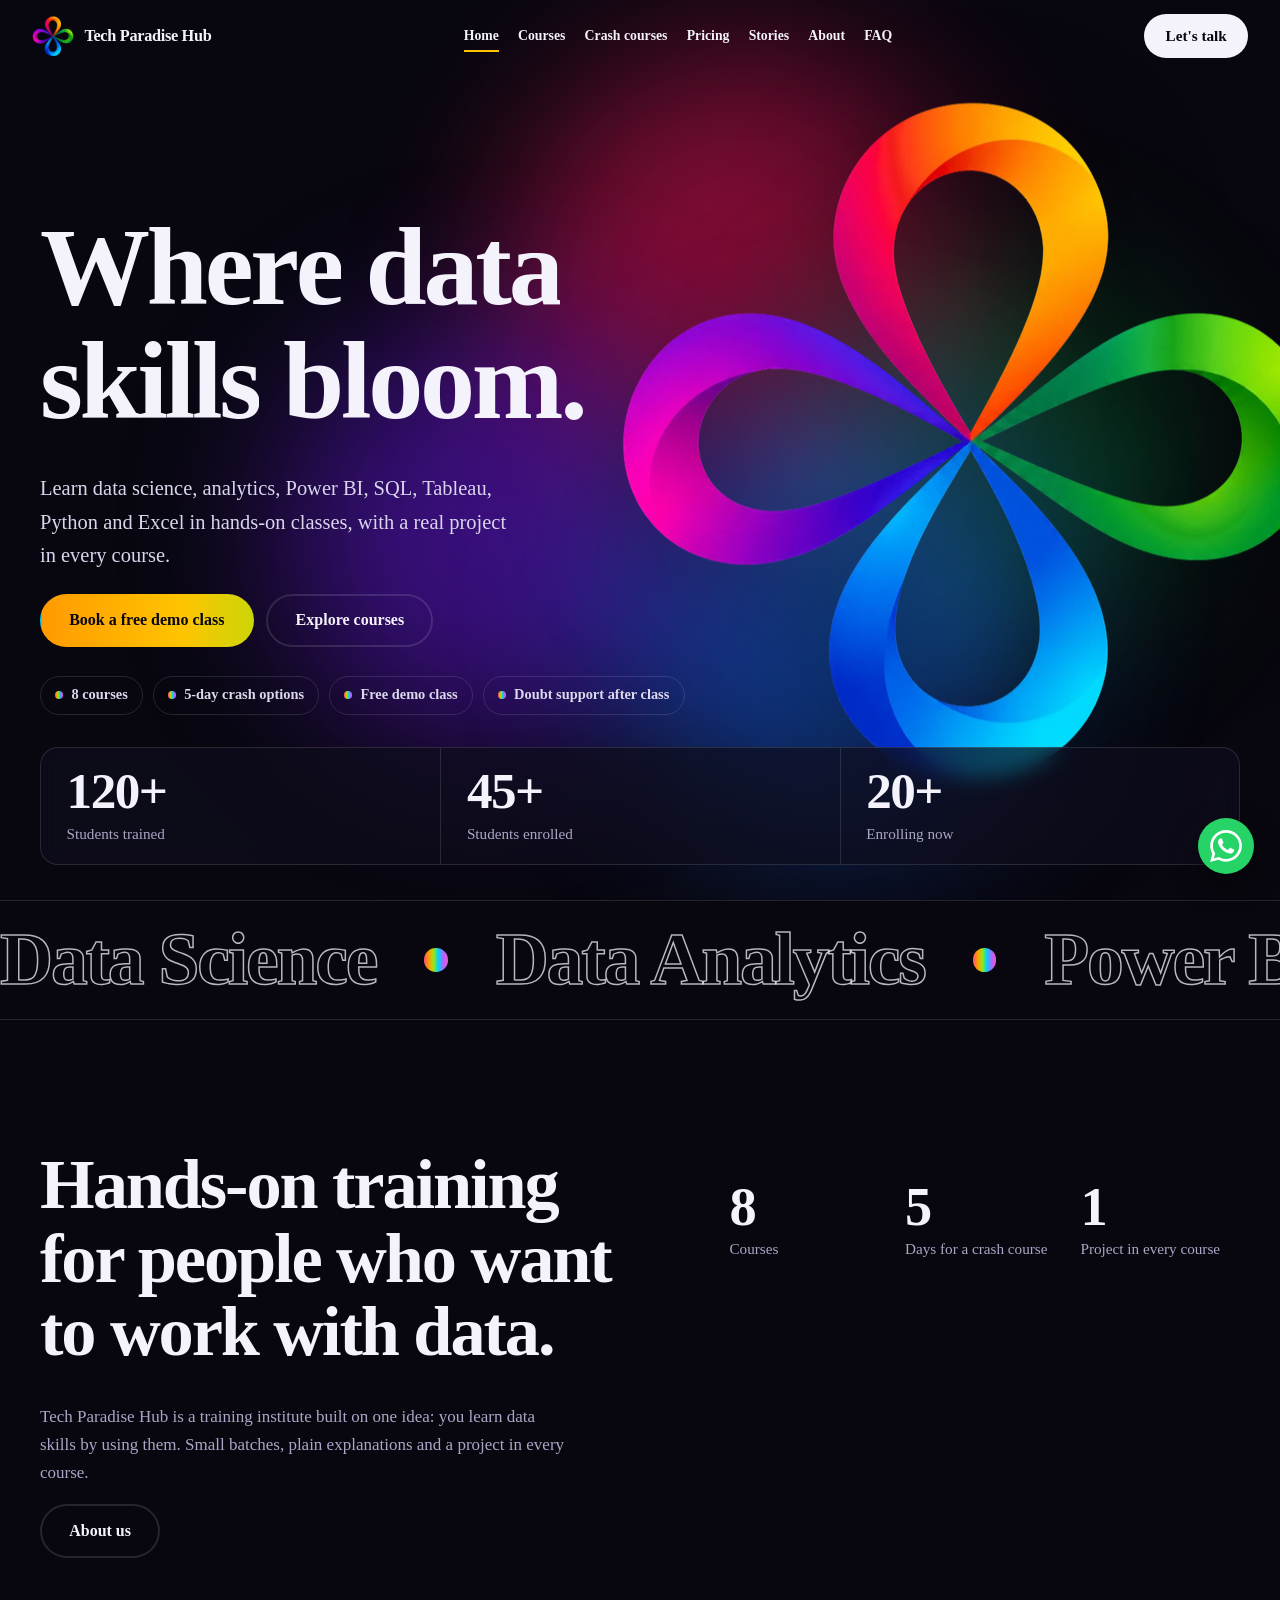
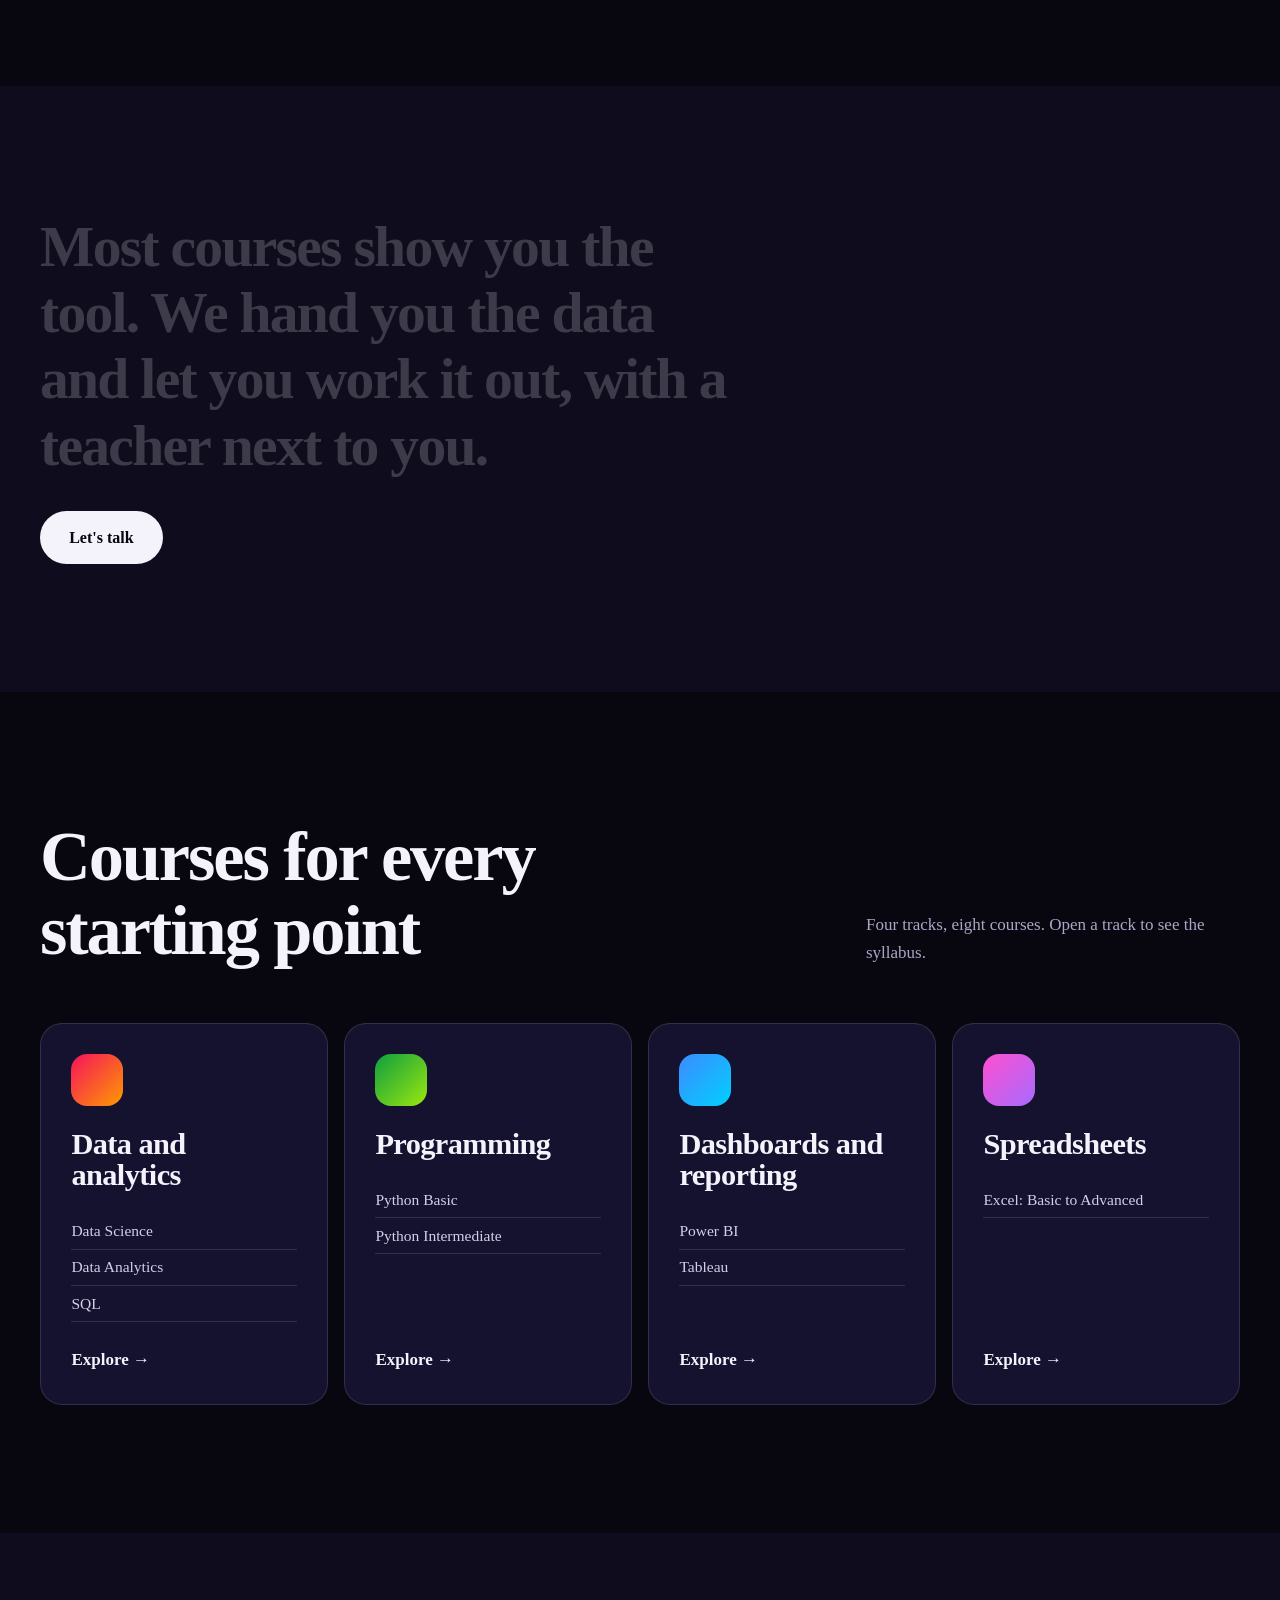
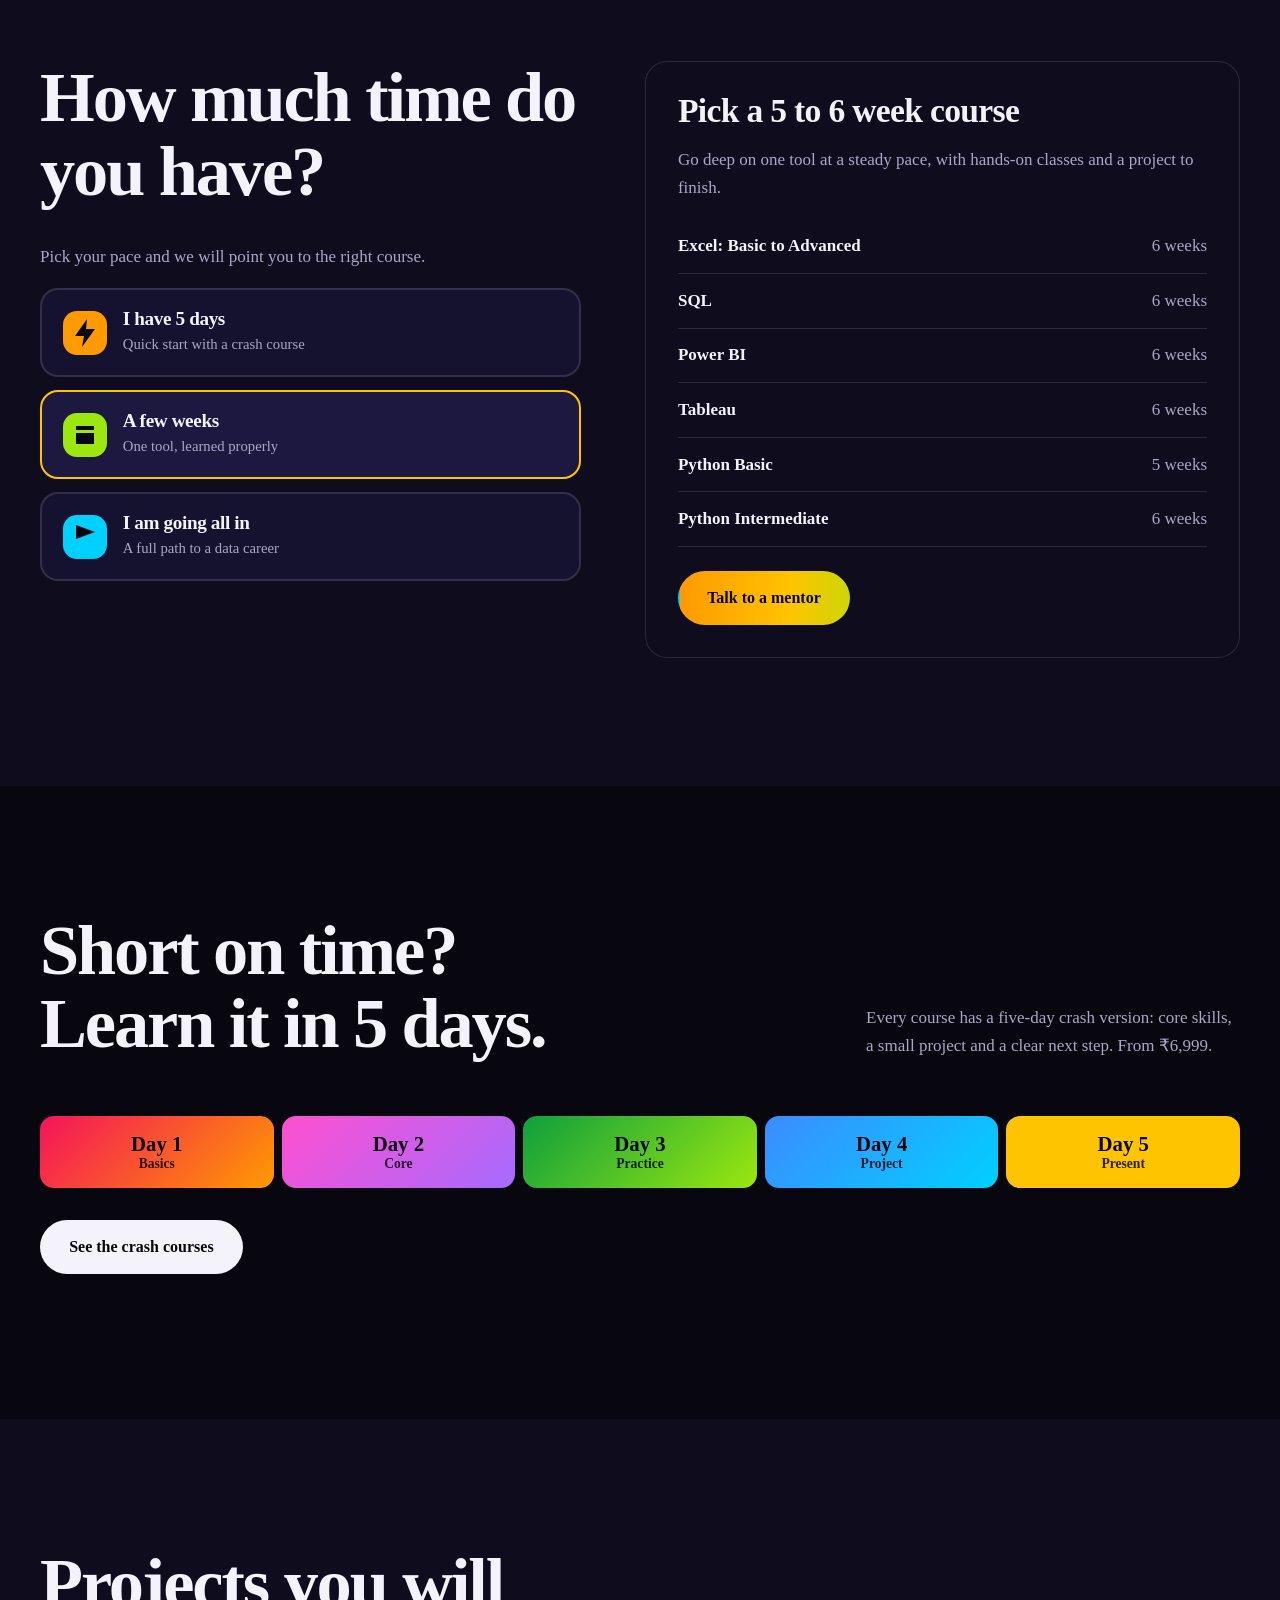
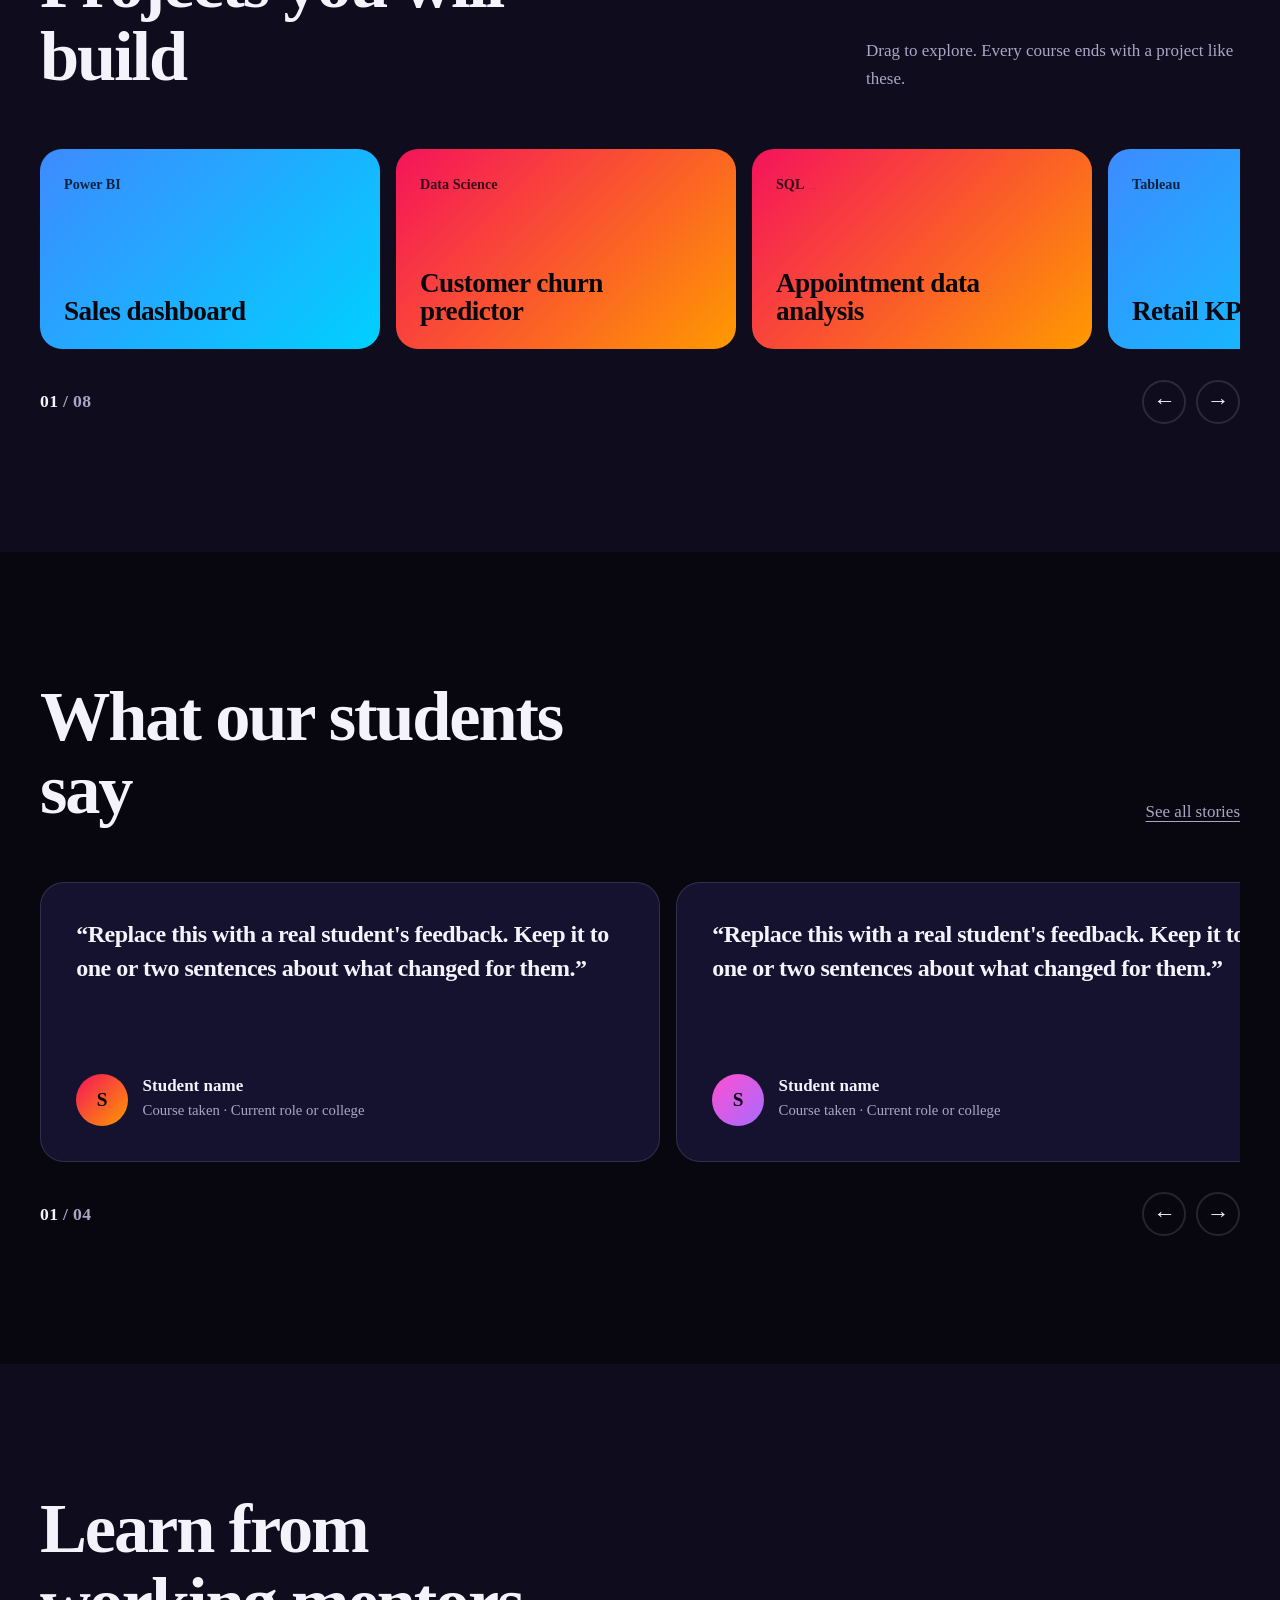
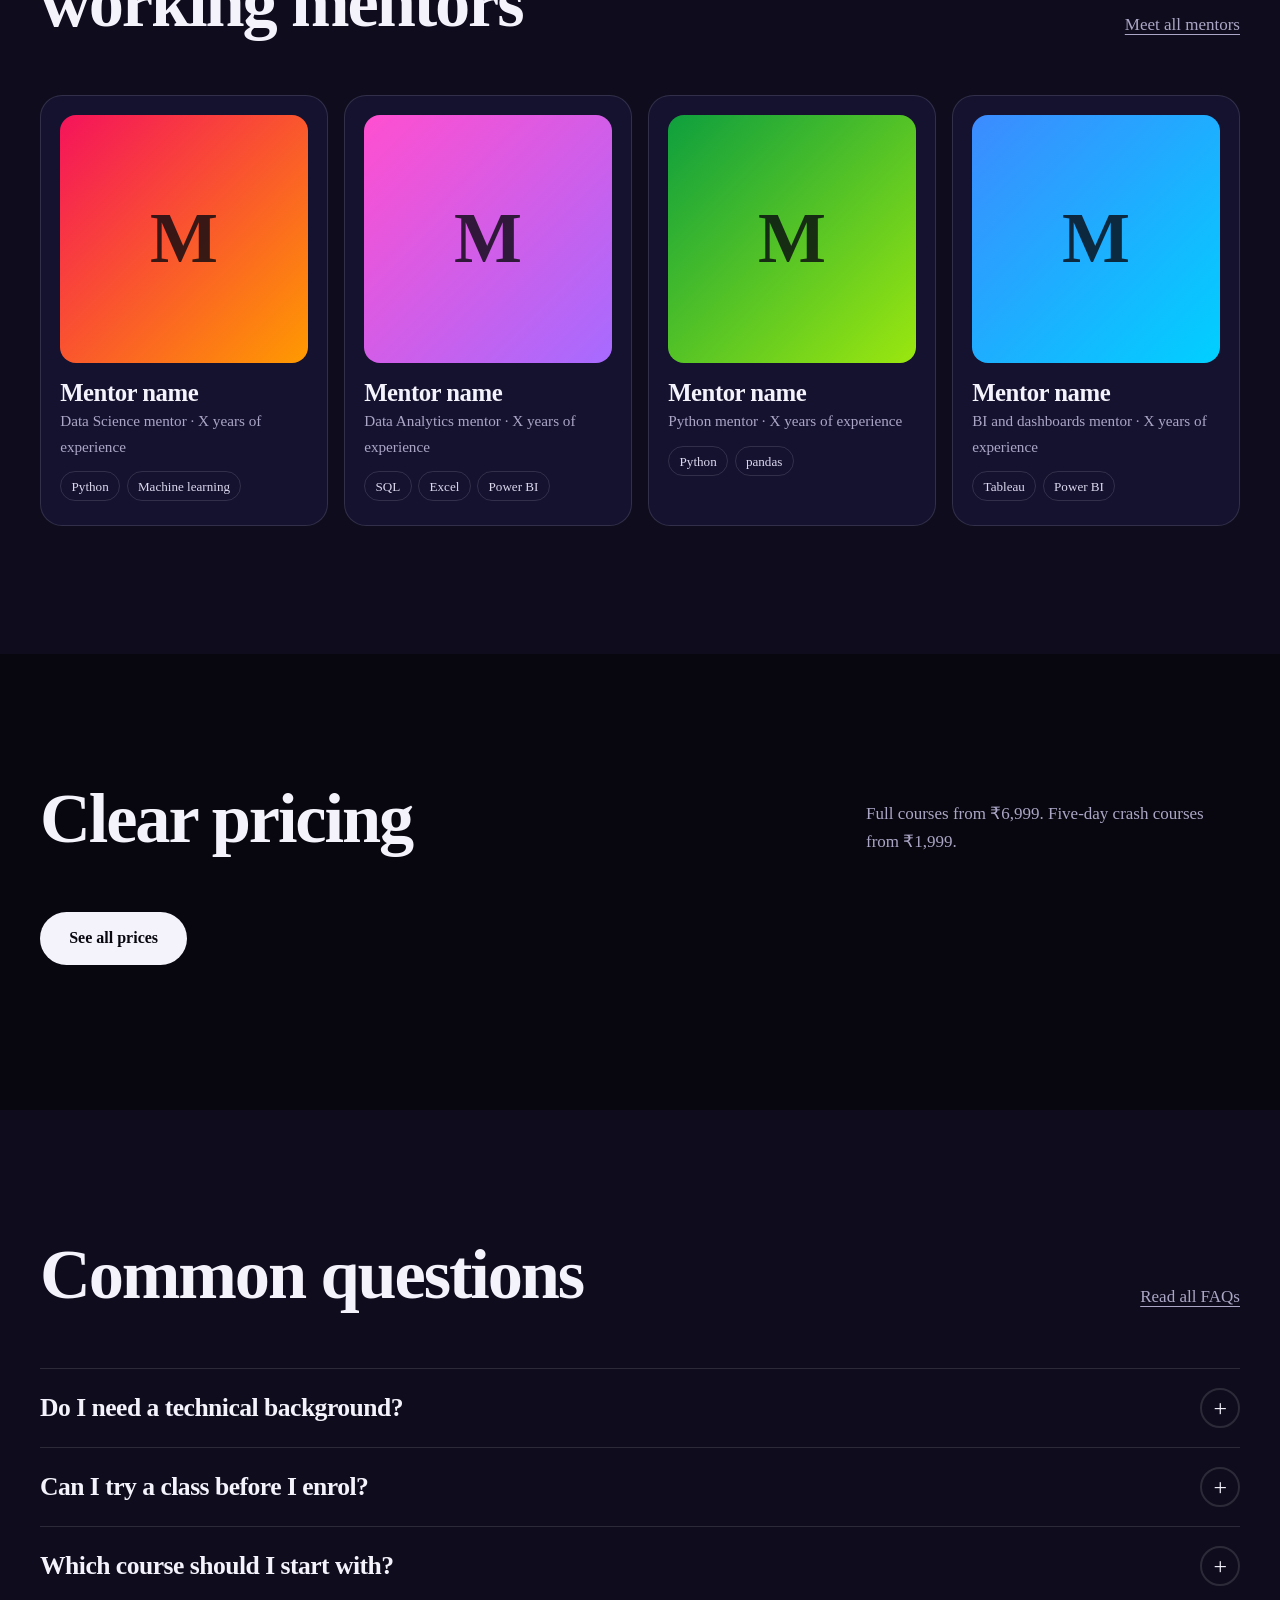
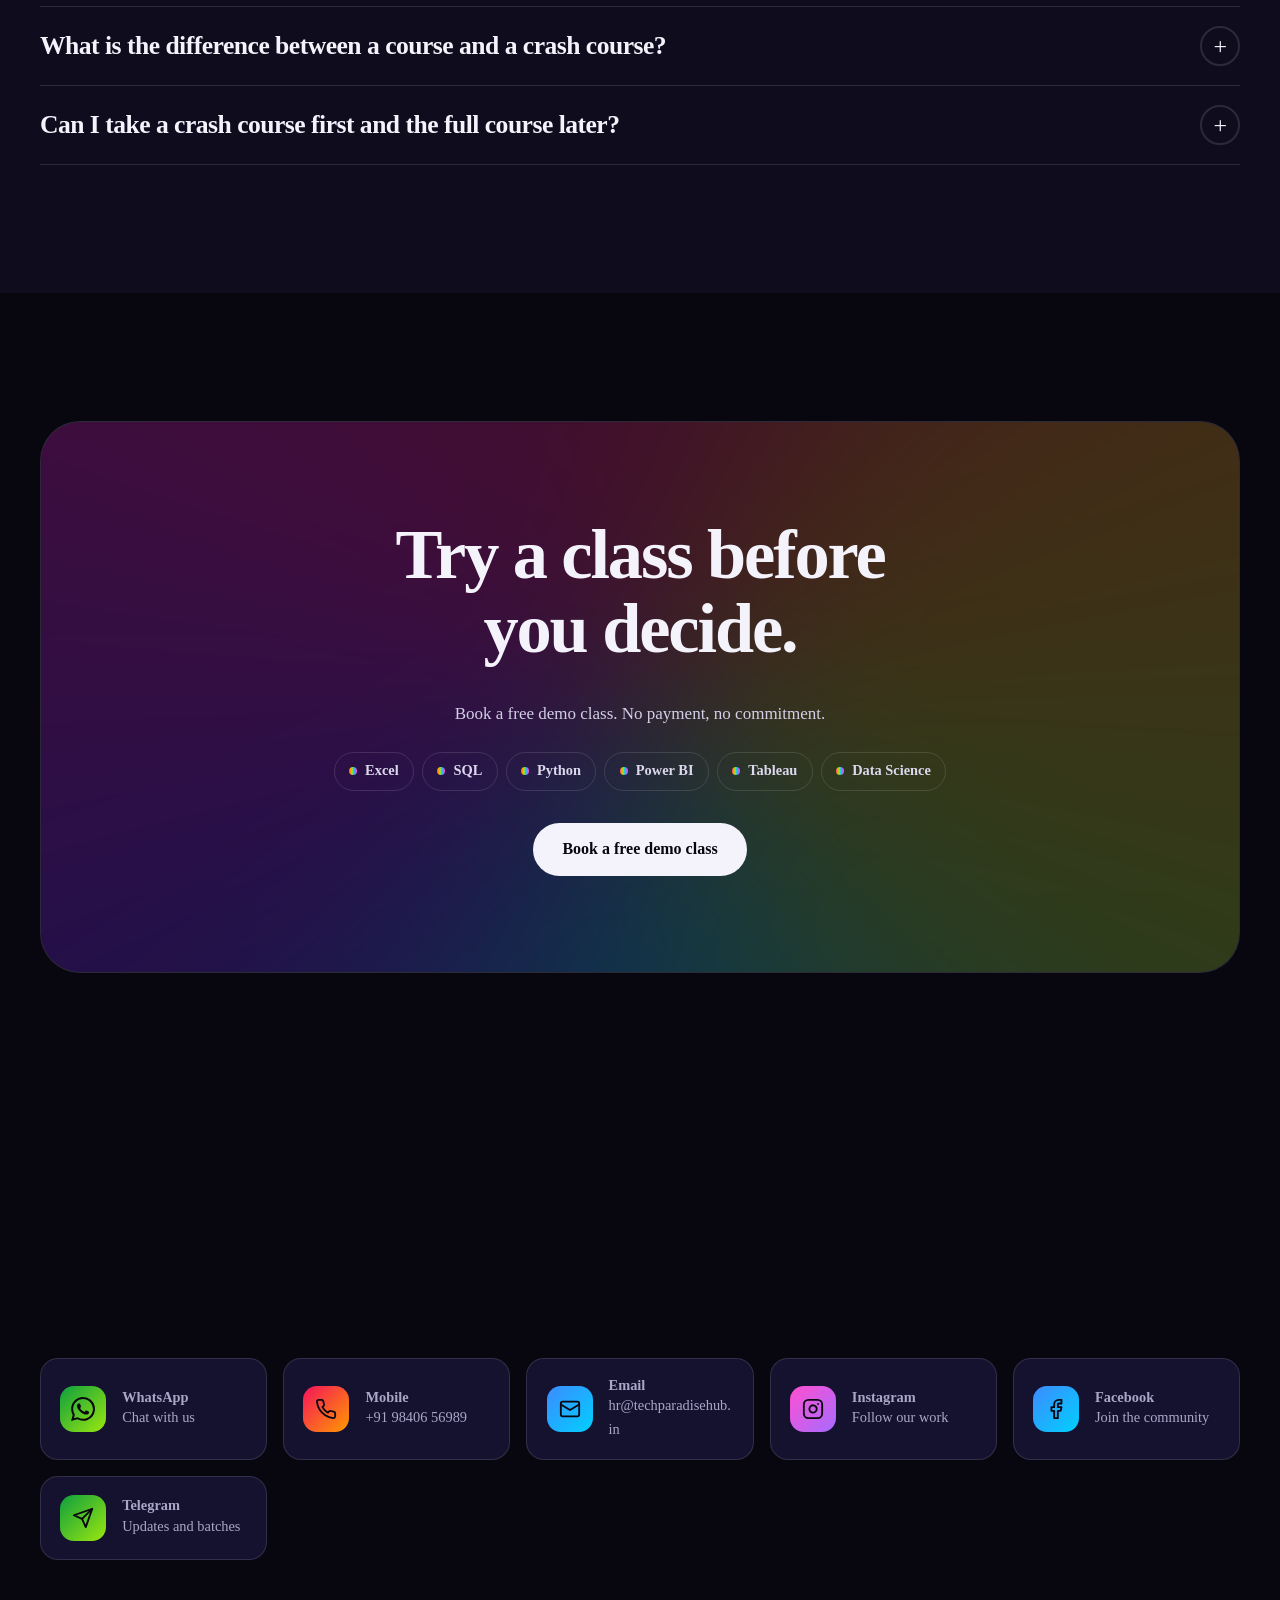
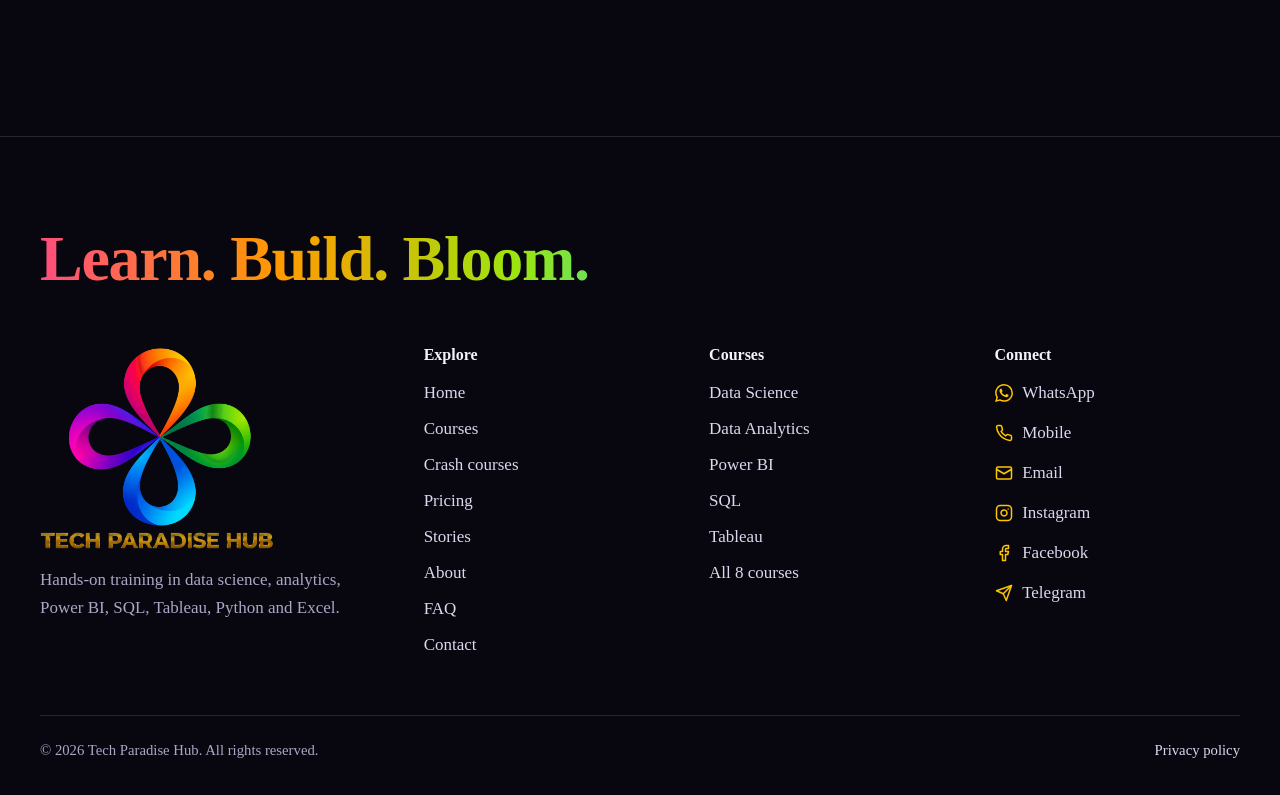
==== index.html @ 083d3c9c "intial commit" ====
<!DOCTYPE html>
<html lang="en">
<head>
<meta charset="utf-8">
<meta http-equiv="Content-Security-Policy" content="default-src 'self'; script-src 'self' 'unsafe-inline'; style-src 'self' 'unsafe-inline' https://fonts.googleapis.com; font-src https://fonts.gstatic.com; img-src 'self' data:; connect-src 'self' https://formsubmit.co; form-action 'self' https://formsubmit.co; base-uri 'self'; object-src 'none'; frame-ancestors 'self'">
<meta name="referrer" content="strict-origin-when-cross-origin">
<meta name="viewport" content="width=device-width, initial-scale=1">
<title>Tech Paradise Hub | Data Science, Analytics, Power BI, SQL, Python Training</title>
<meta name="description" content="Learn data science, data analytics, Power BI, SQL, Tableau, Python and Excel with hands-on classes, real projects and 5-day crash courses.">
<meta name="theme-color" content="#08070F">
<meta property="og:title" content="Tech Paradise Hub | Data Science, Analytics, Power BI, SQL, Python Training">
<meta property="og:description" content="Learn data science, data analytics, Power BI, SQL, Tableau, Python and Excel with hands-on classes, real projects and 5-day crash courses.">
<meta property="og:type" content="website">
<meta property="og:image" content="https://www.YOUR-DOMAIN.com/images/og-image.jpg">
<link rel="icon" type="image/png" href="images/favicon.png">
<link rel="apple-touch-icon" href="images/favicon.png">
<link rel="preconnect" href="https://fonts.googleapis.com">
<link rel="preconnect" href="https://fonts.gstatic.com" crossorigin>
<link href="https://fonts.googleapis.com/css2?family=Merriweather:wght@400;700;900&display=swap" rel="stylesheet">
<script>document.documentElement.classList.add("js");</script>
<link rel="stylesheet" href="css/style.css">
<script type="application/ld+json">{"@context":"https://schema.org","@type":"EducationalOrganization","name":"Tech Paradise Hub","url":"https://www.YOUR-DOMAIN.com","logo":"https://www.YOUR-DOMAIN.com/images/logo-full.png"}</script>

</head>
<body>
<div class="curtain" aria-hidden="true"><i></i><i></i><i></i><i></i><img src="images/logo-mark.webp" width="190" height="186" alt=""></div>
<div class="cursor" aria-hidden="true"><div class="cursor-ring"><span></span></div></div>
<a class="skip-link" href="#main">Skip to content</a>
<header class="site-header">
<div class="wrap header-row">
<a class="brand" href="index.html" aria-label="Tech Paradise Hub, home"><img src="images/logo-mark.webp" width="42" height="41" alt=""><span>Tech Paradise Hub</span></a>
<nav class="nav" aria-label="Main"><a href="index.html" aria-current="page">Home</a><a href="courses.html">Courses</a><a href="crash-courses.html">Crash courses</a><a href="pricing.html">Pricing</a><a href="stories.html">Stories</a><a href="about.html">About</a><a href="faq.html">FAQ</a></nav>
<div class="header-actions">
<a class="btn btn--fill btn-sm header-cta" href="contact.html" data-open-drawer data-cursor="Talk">Let's talk</a>
<button class="menu-btn" type="button" aria-expanded="false" aria-controls="overlay"><i></i>Menu</button>
</div>
</div>
</header>
<div class="overlay" id="overlay" role="dialog" aria-modal="true" aria-label="Menu">
<div class="overlay-top"><a class="brand" href="index.html"><img src="images/logo-mark.webp" width="42" height="41" alt=""><span>Tech Paradise Hub</span></a><button class="menu-btn" id="menu-close" type="button">Close</button></div>
<ul class="overlay-links">
<li><a href="index.html">Home</a></li><li><a href="courses.html">Courses</a></li><li><a href="crash-courses.html">Crash courses</a></li><li><a href="pricing.html">Pricing</a></li><li><a href="stories.html">Stories</a></li><li><a href="about.html">About</a></li><li><a href="faq.html">FAQ</a></li><li><a href="contact.html">Contact</a></li>
</ul>
<div class="overlay-foot"><a class="btn btn--grad" href="contact.html" data-open-drawer>Book a free demo</a><a class="btn btn--line" href="https://wa.me/919840656989" data-contact="whatsapp">WhatsApp us</a></div>
</div>
<main id="main">

<section class="hero" id="top">
<span class="blob blob--1"></span><span class="blob blob--2"></span><span class="blob blob--3"></span><span class="blob blob--4"></span>
<div class="hero-mark" aria-hidden="true"><img src="images/logo-mark.webp" width="720" height="703" alt=""></div>
<div class="wrap">
<div class="hero-copy">
<h1 class="split">Where data skills bloom.</h1>
<p class="hero-lead reveal intro">Learn data science, analytics, Power BI, SQL, Tableau, Python and Excel in hands-on classes, with a real project in every course.</p>
<div class="hero-cta reveal intro"><a class="btn btn--grad" href="contact.html" data-open-drawer data-cursor="Talk">Book a free demo class</a><a class="btn btn--line" href="courses.html">Explore courses</a></div>
<div class="badges reveal intro"><span class="tag"><i></i>8 courses</span><span class="tag"><i></i>5-day crash options</span><span class="tag"><i></i>Free demo class</span><span class="tag"><i></i>Doubt support after class</span></div>
</div>
<div class="hero-stats reveal intro" aria-label="Student numbers">
<div class="stat"><b data-stat="trained" data-count="120" data-suffix="+">0</b><span>Students trained</span></div>
<div class="stat"><b data-stat="enrolled" data-count="45" data-suffix="+">0</b><span>Students enrolled</span></div>
<div class="stat"><b data-stat="enrolling" data-count="20" data-suffix="+">0</b><span>Enrolling now</span></div>
</div>
</div>
</section>

<div class="marquee" aria-hidden="true"><div class="marquee-track"><span>Data Science</span><span>Data Analytics</span><span>Power BI</span><span>SQL</span><span>Tableau</span><span>Python</span><span>Excel</span><span>5-Day Crash Courses</span><span>Data Science</span><span>Data Analytics</span><span>Power BI</span><span>SQL</span><span>Tableau</span><span>Python</span><span>Excel</span><span>5-Day Crash Courses</span></div></div>

<section class="section" id="about">
<div class="wrap about-grid">
<div>
<h2 class="reveal">Hands-on training for people who want to work with data.</h2>
<p class="dim reveal">Tech Paradise Hub is a training institute built on one idea: you learn data skills by using them. Small batches, plain explanations and a project in every course.</p>
<a class="btn btn--line reveal" href="about.html">About us</a>
</div>
<div>
<div class="metrics">
<div class="metric reveal"><b>8</b><span>Courses</span></div>
<div class="metric reveal" data-delay=".1s"><b>5</b><span>Days for a crash course</span></div>
<div class="metric reveal" data-delay=".2s"><b>1</b><span>Project in every course</span></div>
</div>
</div>
</div>
</section>

<section class="section section--alt">
<div class="wrap">
<p class="statement">Most courses show you the tool. We hand you the data and let you work it out, with a teacher next to you.</p>
<a class="btn btn--fill" href="contact.html" data-open-drawer data-cursor="Talk">Let's talk</a>
</div>
</section>

<section class="section" id="courses">
<div class="wrap">
<div class="section-head"><h2 class="reveal">Courses for every starting point</h2><p class="reveal">Four tracks, eight courses. Open a track to see the syllabus.</p></div>
<div class="cards"><a class="card hue-red reveal" href="courses.html#data-science" data-cursor="View"><span class="chip" aria-hidden="true"></span><h3>Data and analytics</h3><ul><li>Data Science</li><li>Data Analytics</li><li>SQL</li></ul><span class="go">Explore &rarr;</span></a><a class="card hue-green reveal" href="courses.html#python-basic" data-cursor="View"><span class="chip" aria-hidden="true"></span><h3>Programming</h3><ul><li>Python Basic</li><li>Python Intermediate</li></ul><span class="go">Explore &rarr;</span></a><a class="card hue-blue reveal" href="courses.html#power-bi" data-cursor="View"><span class="chip" aria-hidden="true"></span><h3>Dashboards and reporting</h3><ul><li>Power BI</li><li>Tableau</li></ul><span class="go">Explore &rarr;</span></a><a class="card hue-purple reveal" href="courses.html#excel" data-cursor="View"><span class="chip" aria-hidden="true"></span><h3>Spreadsheets</h3><ul><li>Excel: Basic to Advanced</li></ul><span class="go">Explore &rarr;</span></a></div>
</div>
</section>

<section class="section section--alt" id="pace">
<div class="wrap pace">
<div>
<h2 class="reveal">How much time do you have?</h2>
<p class="dim reveal">Pick your pace and we will point you to the right course.</p>
<div class="pace-options reveal" role="group" aria-label="Choose your pace">
<button class="pace-opt" type="button" data-pace="days" aria-pressed="false"><svg viewBox="0 0 44 44" aria-hidden="true"><rect width="44" height="44" rx="14" fill="#FF9A00"/><path d="M24 8 12 25h9l-2 11 13-18h-9z" fill="#08070F"/></svg><span><b>I have 5 days</b><small>Quick start with a crash course</small></span></button>
<button class="pace-opt" type="button" data-pace="weeks" aria-pressed="true"><svg viewBox="0 0 44 44" aria-hidden="true"><rect width="44" height="44" rx="14" fill="#9BE70F"/><path d="M13 13h18v4H13zm0 7h18v11H13z" fill="#08070F"/></svg><span><b>A few weeks</b><small>One tool, learned properly</small></span></button>
<button class="pace-opt" type="button" data-pace="career" aria-pressed="false"><svg viewBox="0 0 44 44" aria-hidden="true"><rect width="44" height="44" rx="14" fill="#00D0FF"/><path d="M13 34V10l19 7-19 7z" fill="#08070F"/></svg><span><b>I am going all in</b><small>A full path to a data career</small></span></button>
</div>
</div>
<div class="pace-result reveal" id="pace-result" aria-live="polite"></div>
</div>
</section>

<section class="section" id="crash">
<div class="wrap">
<div class="section-head"><h2 class="reveal">Short on time? Learn it in 5 days.</h2><p class="reveal">Every course has a five-day crash version: core skills, a small project and a clear next step. From ₹6,999.</p></div>
<div class="days reveal"><div class="day">Day 1<small>Basics</small></div><div class="day">Day 2<small>Core</small></div><div class="day">Day 3<small>Practice</small></div><div class="day">Day 4<small>Project</small></div><div class="day">Day 5<small>Present</small></div></div>
<p style="margin-top:2rem"><a class="btn btn--fill" href="crash-courses.html">See the crash courses</a></p>
</div>
</section>

<section class="section section--alt">
<div class="wrap">
<div class="section-head"><h2 class="reveal">Projects you will build</h2><p class="reveal">Drag to explore. Every course ends with a project like these.</p></div>
<div class="slider" data-cursor-zone>
<div class="s-track"  aria-label="Example projects"><article class="slide project hue-blue" data-cursor="Drag"><small>Power BI</small><h3>Sales dashboard</h3></article><article class="slide project hue-red" data-cursor="Drag"><small>Data Science</small><h3>Customer churn predictor</h3></article><article class="slide project hue-red" data-cursor="Drag"><small>SQL</small><h3>Appointment data analysis</h3></article><article class="slide project hue-blue" data-cursor="Drag"><small>Tableau</small><h3>Retail KPI dashboard</h3></article><article class="slide project hue-green" data-cursor="Drag"><small>Python Basic</small><h3>Expense tracker</h3></article><article class="slide project hue-purple" data-cursor="Drag"><small>Excel</small><h3>Monthly report automation</h3></article><article class="slide project hue-green" data-cursor="Drag"><small>Python Intermediate</small><h3>Data cleaning toolkit</h3></article><article class="slide project hue-red" data-cursor="Drag"><small>Data Analytics</small><h3>End-to-end analytics case study</h3></article></div>
<div class="s-controls"><div class="s-count" aria-live="polite">01<span> / 04</span></div>
<div class="s-btns"><button class="icon-btn" type="button" data-prev aria-label="Previous">&larr;</button><button class="icon-btn" type="button" data-next aria-label="Next">&rarr;</button></div></div>
</div>
</div>
</section>

<section class="section" id="stories">
<div class="wrap">
<div class="section-head"><h2 class="reveal">What our students say</h2><p class="reveal"><a href="stories.html">See all stories</a></p></div>
<div class="slider" data-cursor-zone>
<div class="s-track" data-render="quotes" aria-label="Student stories"></div>
<div class="s-controls"><div class="s-count" aria-live="polite">01<span> / 04</span></div>
<div class="s-btns"><button class="icon-btn" type="button" data-prev aria-label="Previous">&larr;</button><button class="icon-btn" type="button" data-next aria-label="Next">&rarr;</button></div></div>
</div>
</div>
</section>

<section class="section section--alt" id="mentors">
<div class="wrap">
<div class="section-head"><h2 class="reveal">Learn from working mentors</h2><p class="reveal"><a href="about.html#mentors">Meet all mentors</a></p></div>
<div class="mentors" data-render="mentors" data-limit="4"></div>
</div>
</section>

<section class="section" id="pricing">
<div class="wrap">
<div class="section-head"><h2 class="reveal">Clear pricing</h2><p class="reveal">Full courses from ₹6,999. Five-day crash courses from ₹1,999.</p></div>
<p><a class="btn btn--fill" href="pricing.html">See all prices</a></p>
</div>
</section>

<section class="section section--alt" id="faq">
<div class="wrap">
<div class="section-head"><h2 class="reveal">Common questions</h2><p class="reveal"><a href="faq.html">Read all FAQs</a></p></div>
<details class="acc faq-item"><summary>Do I need a technical background?</summary><div class="acc-body"><p>No. Excel, SQL and Python Basic start from zero. Each course page has a “Who it is for” line to help you pick where to begin.</p></div></details>
<details class="acc faq-item"><summary>Can I try a class before I enrol?</summary><div class="acc-body"><p>Yes. Book a free demo class from the contact page or the “Let's talk” button and we will confirm a slot by email.</p></div></details>
<details class="acc faq-item"><summary>Which course should I start with?</summary><div class="acc-body"><p>If you are new to data, start with Excel or Python Basic. If you want an analyst role, Data Analytics covers Excel, SQL and a dashboard tool. Tell us your goal and we will suggest a path.</p></div></details>
<details class="acc faq-item"><summary>What is the difference between a course and a crash course?</summary><div class="acc-body"><p>A full course covers a subject in depth over several weeks. A crash course covers the essentials in five days and suits people with limited time or a deadline.</p></div></details>
<details class="acc faq-item"><summary>Can I take a crash course first and the full course later?</summary><div class="acc-body"><p>Yes. Many learners start with a crash course to test the subject, then continue. Ask us about the next batch dates.</p></div></details>

</div>
</section>

<section class="section"><div class="wrap"><div class="cta reveal">
<h2>Try a class before you decide.</h2><p>Book a free demo class. No payment, no commitment.</p>
<div class="tags"><span class="tag"><i></i>Excel</span><span class="tag"><i></i>SQL</span><span class="tag"><i></i>Python</span><span class="tag"><i></i>Power BI</span><span class="tag"><i></i>Tableau</span><span class="tag"><i></i>Data Science</span></div>
<a class="btn btn--fill" href="contact.html" data-open-drawer data-cursor="Talk">Book a free demo class</a>
</div></div></section>

<section class="section" id="contact">
<div class="wrap">
<div class="section-head"><h2 class="reveal">Reach us your way</h2><p class="reveal">WhatsApp, call, email or message us on social. We reply within one working day.</p></div>
<div class="channels"><a class="channel hue-green" href="https://wa.me/919840656989" data-contact="whatsapp"><span class="ico"><svg viewBox="0 0 24 24" fill="currentColor" aria-hidden="true"><path d="M17.472 14.382c-.297-.149-1.758-.867-2.03-.967-.273-.099-.471-.148-.67.15-.197.297-.767.966-.94 1.164-.173.199-.347.223-.644.075-.297-.15-1.255-.463-2.39-1.475-.883-.788-1.48-1.761-1.653-2.059-.173-.297-.018-.458.13-.606.134-.133.298-.347.446-.52.149-.174.198-.298.298-.497.099-.198.05-.371-.025-.52-.075-.149-.669-1.612-.916-2.207-.242-.579-.487-.5-.669-.51-.173-.008-.371-.01-.57-.01-.198 0-.52.074-.792.372-.272.297-1.04 1.016-1.04 2.479 0 1.462 1.065 2.875 1.213 3.074.149.198 2.096 3.2 5.077 4.487.709.306 1.262.489 1.694.625.712.227 1.36.195 1.871.118.571-.085 1.758-.719 2.006-1.413.248-.694.248-1.289.173-1.413-.074-.124-.272-.198-.57-.347m-5.421 7.403h-.004a9.87 9.87 0 01-5.031-1.378l-.361-.214-3.741.982.998-3.648-.235-.374a9.86 9.86 0 01-1.51-5.26c.001-5.45 4.436-9.884 9.888-9.884 2.64 0 5.122 1.03 6.988 2.898a9.825 9.825 0 012.893 6.994c-.003 5.45-4.437 9.884-9.885 9.884m8.413-18.297A11.815 11.815 0 0012.05 0C5.495 0 .16 5.335.157 11.892c0 2.096.547 4.142 1.588 5.945L.057 24l6.305-1.654a11.882 11.882 0 005.683 1.448h.005c6.554 0 11.89-5.335 11.893-11.893a11.821 11.821 0 00-3.48-8.413z"/></svg></span><span><b>WhatsApp</b><span>Chat with us</span></span></a><a class="channel hue-red" href="tel:+919840656989" data-contact="phone"><span class="ico"><svg viewBox="0 0 24 24" fill="none" stroke="currentColor" stroke-width="2" stroke-linecap="round" stroke-linejoin="round" aria-hidden="true"><path d="M22 16.92v3a2 2 0 0 1-2.18 2 19.79 19.79 0 0 1-8.63-3.07 19.5 19.5 0 0 1-6-6 19.79 19.79 0 0 1-3.07-8.67A2 2 0 0 1 4.11 2h3a2 2 0 0 1 2 1.72 12.84 12.84 0 0 0 .7 2.81 2 2 0 0 1-.45 2.11L8.09 9.91a16 16 0 0 0 6 6l1.27-1.27a2 2 0 0 1 2.11-.45 12.84 12.84 0 0 0 2.81.7A2 2 0 0 1 22 16.92z"/></svg></span><span><b>Mobile</b><span data-contact-text="phone">+91 98406 56989</span></span></a><a class="channel hue-blue" href="mailto:hr@techparadisehub.in" data-contact="email"><span class="ico"><svg viewBox="0 0 24 24" fill="none" stroke="currentColor" stroke-width="2" stroke-linecap="round" stroke-linejoin="round" aria-hidden="true"><rect x="2" y="4" width="20" height="16" rx="2"/><path d="m22 7-10 6L2 7"/></svg></span><span><b>Email</b><span data-contact-text="email">hr@techparadisehub.in</span></span></a><a class="channel hue-purple" href="https://instagram.com/YOUR_HANDLE" data-contact="instagram"><span class="ico"><svg viewBox="0 0 24 24" fill="none" stroke="currentColor" stroke-width="2" stroke-linecap="round" stroke-linejoin="round" aria-hidden="true"><rect x="2" y="2" width="20" height="20" rx="5"/><path d="M16 11.37A4 4 0 1 1 12.63 8 4 4 0 0 1 16 11.37z"/><path d="M17.5 6.5h.01"/></svg></span><span><b>Instagram</b><span>Follow our work</span></span></a><a class="channel hue-blue" href="https://facebook.com/YOUR_PAGE" data-contact="facebook"><span class="ico"><svg viewBox="0 0 24 24" fill="none" stroke="currentColor" stroke-width="2" stroke-linecap="round" stroke-linejoin="round" aria-hidden="true"><path d="M18 2h-3a5 5 0 0 0-5 5v3H7v4h3v8h4v-8h3l1-4h-4V7a1 1 0 0 1 1-1h3z"/></svg></span><span><b>Facebook</b><span>Join the community</span></span></a><a class="channel hue-green" href="https://t.me/YOUR_HANDLE" data-contact="telegram"><span class="ico"><svg viewBox="0 0 24 24" fill="none" stroke="currentColor" stroke-width="2" stroke-linecap="round" stroke-linejoin="round" aria-hidden="true"><path d="M22 2 11 13"/><path d="M22 2 15 22l-4-9-9-4 20-7z"/></svg></span><span><b>Telegram</b><span>Updates and batches</span></span></a></div>
</div>
</section>

</main>
<footer class="site-footer">
<div class="wrap">
<p class="giant" aria-hidden="true">Learn. Build. Bloom.</p>
<div class="footer-top">
<div class="footer-brand"><img src="images/logo-full.webp" width="240" height="186" alt="Tech Paradise Hub" loading="lazy"><p>Hands-on training in data science, analytics, Power BI, SQL, Tableau, Python and Excel.</p></div>
<div><h2>Explore</h2><ul><li><a href="index.html">Home</a></li><li><a href="courses.html">Courses</a></li><li><a href="crash-courses.html">Crash courses</a></li><li><a href="pricing.html">Pricing</a></li><li><a href="stories.html">Stories</a></li><li><a href="about.html">About</a></li><li><a href="faq.html">FAQ</a></li><li><a href="contact.html">Contact</a></li></ul></div>
<div><h2>Courses</h2><ul><li><a href="courses.html#data-science">Data Science</a></li><li><a href="courses.html#data-analytics">Data Analytics</a></li><li><a href="courses.html#power-bi">Power BI</a></li><li><a href="courses.html#sql">SQL</a></li><li><a href="courses.html#tableau">Tableau</a></li><li><a href="courses.html">All 8 courses</a></li></ul></div>
<div><h2>Connect</h2><ul><li><a href="https://wa.me/919840656989" data-contact="whatsapp"><span class="ico"><svg viewBox="0 0 24 24" fill="currentColor" aria-hidden="true"><path d="M17.472 14.382c-.297-.149-1.758-.867-2.03-.967-.273-.099-.471-.148-.67.15-.197.297-.767.966-.94 1.164-.173.199-.347.223-.644.075-.297-.15-1.255-.463-2.39-1.475-.883-.788-1.48-1.761-1.653-2.059-.173-.297-.018-.458.13-.606.134-.133.298-.347.446-.52.149-.174.198-.298.298-.497.099-.198.05-.371-.025-.52-.075-.149-.669-1.612-.916-2.207-.242-.579-.487-.5-.669-.51-.173-.008-.371-.01-.57-.01-.198 0-.52.074-.792.372-.272.297-1.04 1.016-1.04 2.479 0 1.462 1.065 2.875 1.213 3.074.149.198 2.096 3.2 5.077 4.487.709.306 1.262.489 1.694.625.712.227 1.36.195 1.871.118.571-.085 1.758-.719 2.006-1.413.248-.694.248-1.289.173-1.413-.074-.124-.272-.198-.57-.347m-5.421 7.403h-.004a9.87 9.87 0 01-5.031-1.378l-.361-.214-3.741.982.998-3.648-.235-.374a9.86 9.86 0 01-1.51-5.26c.001-5.45 4.436-9.884 9.888-9.884 2.64 0 5.122 1.03 6.988 2.898a9.825 9.825 0 012.893 6.994c-.003 5.45-4.437 9.884-9.885 9.884m8.413-18.297A11.815 11.815 0 0012.05 0C5.495 0 .16 5.335.157 11.892c0 2.096.547 4.142 1.588 5.945L.057 24l6.305-1.654a11.882 11.882 0 005.683 1.448h.005c6.554 0 11.89-5.335 11.893-11.893a11.821 11.821 0 00-3.48-8.413z"/></svg></span>WhatsApp</a></li><li><a href="tel:+919840656989" data-contact="phone"><span class="ico"><svg viewBox="0 0 24 24" fill="none" stroke="currentColor" stroke-width="2" stroke-linecap="round" stroke-linejoin="round" aria-hidden="true"><path d="M22 16.92v3a2 2 0 0 1-2.18 2 19.79 19.79 0 0 1-8.63-3.07 19.5 19.5 0 0 1-6-6 19.79 19.79 0 0 1-3.07-8.67A2 2 0 0 1 4.11 2h3a2 2 0 0 1 2 1.72 12.84 12.84 0 0 0 .7 2.81 2 2 0 0 1-.45 2.11L8.09 9.91a16 16 0 0 0 6 6l1.27-1.27a2 2 0 0 1 2.11-.45 12.84 12.84 0 0 0 2.81.7A2 2 0 0 1 22 16.92z"/></svg></span>Mobile</a></li><li><a href="mailto:hr@techparadisehub.in" data-contact="email"><span class="ico"><svg viewBox="0 0 24 24" fill="none" stroke="currentColor" stroke-width="2" stroke-linecap="round" stroke-linejoin="round" aria-hidden="true"><rect x="2" y="4" width="20" height="16" rx="2"/><path d="m22 7-10 6L2 7"/></svg></span>Email</a></li><li><a href="https://instagram.com/YOUR_HANDLE" data-contact="instagram"><span class="ico"><svg viewBox="0 0 24 24" fill="none" stroke="currentColor" stroke-width="2" stroke-linecap="round" stroke-linejoin="round" aria-hidden="true"><rect x="2" y="2" width="20" height="20" rx="5"/><path d="M16 11.37A4 4 0 1 1 12.63 8 4 4 0 0 1 16 11.37z"/><path d="M17.5 6.5h.01"/></svg></span>Instagram</a></li><li><a href="https://facebook.com/YOUR_PAGE" data-contact="facebook"><span class="ico"><svg viewBox="0 0 24 24" fill="none" stroke="currentColor" stroke-width="2" stroke-linecap="round" stroke-linejoin="round" aria-hidden="true"><path d="M18 2h-3a5 5 0 0 0-5 5v3H7v4h3v8h4v-8h3l1-4h-4V7a1 1 0 0 1 1-1h3z"/></svg></span>Facebook</a></li><li><a href="https://t.me/YOUR_HANDLE" data-contact="telegram"><span class="ico"><svg viewBox="0 0 24 24" fill="none" stroke="currentColor" stroke-width="2" stroke-linecap="round" stroke-linejoin="round" aria-hidden="true"><path d="M22 2 11 13"/><path d="M22 2 15 22l-4-9-9-4 20-7z"/></svg></span>Telegram</a></li></ul></div>
</div>
<div class="footer-bottom"><span>&copy; <span id="year">2026</span> Tech Paradise Hub. All rights reserved.</span><a href="privacy.html">Privacy policy</a></div>
</div>
</footer>
<div class="scrim" id="scrim"></div>
<aside class="drawer" id="drawer" role="dialog" aria-modal="true" aria-labelledby="drawer-title">
<div class="drawer-head"><h2 id="drawer-title">Let's talk</h2><button class="icon-btn" type="button" data-close-drawer aria-label="Close">&times;</button></div>
<p class="dim">Tell us what you want to learn. We reply by email within one working day.</p>
<form data-form action="https://formsubmit.co/ajax/gukan08111997@gmail.com" method="POST" novalidate>
<input type="hidden" name="_captcha" value="false"><input type="hidden" name="_template" value="table">
<input type="hidden" name="_subject" value="New enquiry from Tech Paradise Hub website">
<div class="hp" aria-hidden="true"><label>Leave this empty <input type="text" name="_honey" tabindex="-1" autocomplete="off"></label></div>
<div class="form-row">
<div class="field"><label for="d-name">Full name</label><input type="text" id="d-name" name="name" maxlength="80" autocomplete="name" required><div class="error-msg" role="alert"></div></div>
<div class="field"><label for="d-email">Email</label><input type="email" id="d-email" name="email" maxlength="120" autocomplete="email" required><div class="error-msg" role="alert"></div></div>
</div>
<div class="form-row">
<div class="field"><label for="d-phone">Phone <span class="opt">(optional)</span></label><input type="tel" id="d-phone" name="phone" maxlength="20" inputmode="tel" autocomplete="tel"><div class="error-msg" role="alert"></div></div>
<div class="field"><label for="d-course">Course</label><select id="d-course" name="course" required><option value="">Choose a course</option><optgroup label="Full courses"><option value="data-science">Data Science</option><option value="data-analytics">Data Analytics</option><option value="power-bi">Power BI</option><option value="sql">SQL</option><option value="tableau">Tableau</option><option value="python-basic">Python Basic</option><option value="python-intermediate">Python Intermediate</option><option value="excel">Excel: Basic to Advanced</option></optgroup><optgroup label="5-day crash courses"><option value="crash-data-science">Data Science (5 days)</option><option value="crash-data-analytics">Data Analytics (5 days)</option><option value="crash-power-bi">Power BI (5 days)</option><option value="crash-sql">SQL (5 days)</option><option value="crash-tableau">Tableau (5 days)</option><option value="crash-python-basic">Python Basic (5 days)</option><option value="crash-python-intermediate">Python Intermediate (5 days)</option><option value="crash-excel">Excel: Basic to Advanced (5 days)</option></optgroup><option value="not-sure">Not sure yet</option></select><div class="error-msg" role="alert"></div></div>
</div>
<div class="field"><label for="d-message">Your message</label><textarea id="d-message" name="message" maxlength="1000" rows="4" required></textarea><div class="error-msg" role="alert"></div></div>
<div class="field"><label class="check"><input type="checkbox" name="consent" value="yes"> <span>I agree that Tech Paradise Hub may contact me about this enquiry. <a href="privacy.html">Privacy policy</a></span></label><div class="error-msg" role="alert"></div></div>
<button class="btn btn--grad" type="submit">Send message</button>
<div class="form-status" role="status" aria-live="polite"></div>
</form>
</aside>
<a class="fab" href="https://wa.me/919840656989" data-contact="whatsapp" aria-label="Chat on WhatsApp"><svg viewBox="0 0 24 24" fill="currentColor" aria-hidden="true"><path d="M17.472 14.382c-.297-.149-1.758-.867-2.03-.967-.273-.099-.471-.148-.67.15-.197.297-.767.966-.94 1.164-.173.199-.347.223-.644.075-.297-.15-1.255-.463-2.39-1.475-.883-.788-1.48-1.761-1.653-2.059-.173-.297-.018-.458.13-.606.134-.133.298-.347.446-.52.149-.174.198-.298.298-.497.099-.198.05-.371-.025-.52-.075-.149-.669-1.612-.916-2.207-.242-.579-.487-.5-.669-.51-.173-.008-.371-.01-.57-.01-.198 0-.52.074-.792.372-.272.297-1.04 1.016-1.04 2.479 0 1.462 1.065 2.875 1.213 3.074.149.198 2.096 3.2 5.077 4.487.709.306 1.262.489 1.694.625.712.227 1.36.195 1.871.118.571-.085 1.758-.719 2.006-1.413.248-.694.248-1.289.173-1.413-.074-.124-.272-.198-.57-.347m-5.421 7.403h-.004a9.87 9.87 0 01-5.031-1.378l-.361-.214-3.741.982.998-3.648-.235-.374a9.86 9.86 0 01-1.51-5.26c.001-5.45 4.436-9.884 9.888-9.884 2.64 0 5.122 1.03 6.988 2.898a9.825 9.825 0 012.893 6.994c-.003 5.45-4.437 9.884-9.885 9.884m8.413-18.297A11.815 11.815 0 0012.05 0C5.495 0 .16 5.335.157 11.892c0 2.096.547 4.142 1.588 5.945L.057 24l6.305-1.654a11.882 11.882 0 005.683 1.448h.005c6.554 0 11.89-5.335 11.893-11.893a11.821 11.821 0 00-3.48-8.413z"/></svg></a>
<script src="js/site-data.js"></script>
<script src="js/main.js" defer></script>
</body>
</html>
---- css/style.css ----
/* Tech Paradise Hub — agency-style variant, colours taken from the brand logo */
:root {
  --bg: #08070F;
  --bg-2: #0F0D1D;
  --panel: #151230;
  --line: rgba(255, 255, 255, .12);
  --text: #F4F2FB;
  --dim: #ACA6C6;
  --red: #FF2D6B;
  --orange: #FF9500;
  --yellow: #FFC400;
  --purple: #8F2BFF;
  --magenta: #F00FAF;
  --green: #22C55E;
  --lime: #9BE70F;
  --blue: #1B6BFF;
  --cyan: #00CFFF;
  --gold: #E5B73B;
  --g-red: linear-gradient(135deg, #F5135B, #FF9A00);
  --g-purple: linear-gradient(135deg, #FF4FD0, #A66BFF);
  --g-green: linear-gradient(135deg, #0E9F3E, #9BE70F);
  --g-blue: linear-gradient(135deg, #3D8BFF, #00D0FF);
  --g-all: linear-gradient(90deg, #FF4D7D, #FF9A00, #9BE70F, #00D0FF, #A66BFF, #FF4FD0);
  --g-btn: linear-gradient(90deg, #FF9A00, #FFC400, #9BE70F, #00D0FF);
  --font-display: "Merriweather", Georgia, "Times New Roman", serif;
  --font-body: "Merriweather", Georgia, "Times New Roman", serif;
  --maxw: 1280px;
  --gutter: clamp(1.1rem, 4vw, 2.5rem);
  --header-h: 72px;
}

*, *::before, *::after { box-sizing: border-box; }
html { scroll-behavior: smooth; -webkit-text-size-adjust: 100%; scroll-padding-top: 90px; }
body { margin: 0; background: var(--bg); color: var(--text); font: 400 clamp(1rem, .96rem + .2vw, 1.0625rem)/1.65 var(--font-body); overflow-x: hidden; }
body.no-scroll { overflow: hidden; }
img, svg, canvas { display: block; max-width: 100%; }
a { color: inherit; text-underline-offset: 4px; }
button { font: inherit; color: inherit; }
:focus-visible { outline: 3px solid var(--yellow); outline-offset: 3px; border-radius: 6px; }
h1, h2, h3, h4 { font-family: var(--font-display); font-weight: 800; line-height: 1.04; letter-spacing: -0.03em; margin: 0 0 .5em; }
h1 { font-size: clamp(2.5rem, 8.6vw, 7.2rem); }
h2 { font-size: clamp(2rem, 5.6vw, 4.4rem); }
h3 { font-size: clamp(1.2rem, 2.2vw, 1.55rem); letter-spacing: -0.02em; }
p { margin: 0 0 1em; max-width: 62ch; }
.wrap { width: min(100% - var(--gutter) * 2, var(--maxw)); margin-inline: auto; }
.dim { color: var(--dim); }
.skip-link { position: absolute; left: -999px; top: 0; background: var(--yellow); color: #08070F; padding: .6rem 1rem; z-index: 500; font-weight: 700; }
.skip-link:focus { left: 1rem; top: 1rem; }
.grad-text { background: var(--g-all); -webkit-background-clip: text; background-clip: text; color: transparent; }

/* ---------- Buttons ---------- */
.btn { display: inline-flex; align-items: center; justify-content: center; gap: .6rem; font: 700 1rem/1 var(--font-body); padding: 1.05rem 1.7rem; border-radius: 999px; border: 2px solid transparent; text-decoration: none; cursor: pointer; transition: transform .25s, background .25s, color .25s, border-color .25s; position: relative; overflow: hidden; }
.btn--fill { background: var(--text); color: #08070F; }
.btn--fill:hover { background: var(--yellow); transform: translateY(-2px); }
.btn--grad { background: var(--g-btn); background-size: 200% 100%; color: #08070F; }
.btn--grad:hover { background-position: 100% 0; transform: translateY(-2px); }
.btn--line { border-color: var(--line); color: var(--text); background: transparent; }
.btn--line:hover { border-color: var(--text); }
.btn[disabled] { opacity: .6; cursor: progress; }
.btn-sm { padding: .75rem 1.2rem; font-size: .95rem; }

/* ---------- Page curtain / preloader ---------- */
.curtain { position: fixed; inset: 0; z-index: 1000; display: none; pointer-events: none; }
.js .curtain { display: grid; grid-template-columns: repeat(4, 1fr); animation: failsafe 0s 5s forwards; }
@keyframes failsafe { to { visibility: hidden; } }
.curtain i { display: block; transform: translateY(0); transition: transform .8s cubic-bezier(.76, 0, .24, 1); }
.curtain i:nth-child(1) { background: var(--g-red); transition-delay: 0s; }
.curtain i:nth-child(2) { background: var(--g-purple); transition-delay: .06s; }
.curtain i:nth-child(3) { background: var(--g-green); transition-delay: .12s; }
.curtain i:nth-child(4) { background: var(--g-blue); transition-delay: .18s; }
.curtain.is-ready i { transform: translateY(-101%); }
.curtain img { position: absolute; left: 50%; top: 50%; width: clamp(110px, 22vw, 190px); transform: translate(-50%, -50%); filter: drop-shadow(0 8px 30px rgba(0,0,0,.4)); animation: bloom 1.2s ease-in-out infinite alternate; }
.curtain.is-ready img { opacity: 0; transition: opacity .25s; }
@keyframes bloom { from { transform: translate(-50%, -50%) scale(.9) rotate(-6deg); } to { transform: translate(-50%, -50%) scale(1.05) rotate(6deg); } }

/* ---------- Custom cursor ---------- */
.cursor { position: fixed; left: 0; top: 0; width: 0; height: 0; z-index: 900; pointer-events: none; display: none; }
.has-cursor .cursor { display: block; }
.cursor-ring { position: absolute; left: -22px; top: -22px; width: 44px; height: 44px; border-radius: 50%; border: 2px solid rgba(255,255,255,.7); display: grid; place-items: center; font: 800 .72rem var(--font-body); letter-spacing: .02em; color: #08070F; transition: width .25s, height .25s, left .25s, top .25s, background .25s, border-color .25s, opacity .25s; mix-blend-mode: normal; }
.cursor-ring span { opacity: 0; transition: opacity .2s; }
.cursor.is-link .cursor-ring { left: -32px; top: -32px; width: 64px; height: 64px; background: rgba(255, 196, 0, .92); border-color: transparent; }
.cursor.is-link .cursor-ring span { opacity: 1; }
.cursor.is-hot .cursor-ring { left: -28px; top: -28px; width: 56px; height: 56px; border-color: var(--yellow); }
.cursor.is-hidden .cursor-ring { opacity: 0; }

/* ---------- Header ---------- */
.site-header { position: fixed; inset: 0 0 auto 0; z-index: 300; height: var(--header-h); display: flex; align-items: center; transition: transform .4s cubic-bezier(.2,.8,.2,1), background .3s; }
.site-header.is-scrolled { background: rgba(8, 7, 15, .82); backdrop-filter: blur(14px); -webkit-backdrop-filter: blur(14px); border-bottom: 1px solid var(--line); }
.site-header.is-hidden { transform: translateY(-100%); }
.header-row { padding-inline: clamp(.75rem, 2.5vw, 2rem); display: flex; align-items: center; justify-content: space-between; gap: 1rem; width: 100%; }
.brand { display: inline-flex; align-items: center; gap: .65rem; text-decoration: none; font: 900 1.02rem var(--font-display); letter-spacing: -0.02em; }
.brand img { width: 42px; height: auto; }
.brand span { white-space: nowrap; }
.nav { display: none; align-items: center; gap: clamp(.8rem, 1.5vw, 1.6rem); }
.nav a:not(.btn) { text-decoration: none; font-weight: 700; font-size: .86rem; padding: .3rem 0; white-space: nowrap; background: linear-gradient(var(--yellow), var(--yellow)) left bottom / 0 2px no-repeat; transition: background-size .3s; }
.nav a:not(.btn):hover, .nav a[aria-current="page"] { background-size: 100% 2px; }
.header-actions { display: flex; align-items: center; gap: .7rem; }
.menu-btn { display: inline-flex; align-items: center; gap: .6rem; background: transparent; border: 2px solid var(--line); border-radius: 999px; padding: .6rem 1.1rem; cursor: pointer; font-weight: 700; }
.menu-btn:hover { border-color: var(--text); }
#menu-close { display: inline-flex; }
.menu-btn i { width: 18px; height: 10px; border-block: 2px solid currentColor; display: block; }
.header-cta { display: none; }
@media (min-width: 1180px) {
  .nav { display: flex; }
  .menu-btn { display: none; }
  .header-cta { display: inline-flex; }
}
@media (max-width: 380px) { .brand span { display: none; } }

/* ---------- Menu overlay ---------- */
.overlay { position: fixed; inset: 0; z-index: 400; background: var(--bg); display: flex; flex-direction: column; padding: calc(var(--header-h) + 1rem) var(--gutter) 2rem; visibility: hidden; clip-path: circle(0% at calc(100% - 3rem) 2.2rem); transition: clip-path .7s cubic-bezier(.76, 0, .24, 1), visibility 0s .7s; overflow-y: auto; }
.overlay.is-open { visibility: visible; clip-path: circle(150% at calc(100% - 3rem) 2.2rem); transition: clip-path .7s cubic-bezier(.76, 0, .24, 1), visibility 0s; }
.overlay-top { position: fixed; top: 0; left: 0; right: 0; height: var(--header-h); display: flex; align-items: center; justify-content: space-between; padding-inline: var(--gutter); z-index: 2; }
.overlay-links { list-style: none; margin: auto 0; padding: 0; }
.overlay-links a { display: block; font: 800 clamp(2rem, 8vw, 4.2rem)/1.15 var(--font-display); letter-spacing: -0.03em; text-decoration: none; padding: .15em 0; border-bottom: 1px solid var(--line); transition: color .2s, padding-left .3s; }
.overlay-links a:hover, .overlay-links a:focus-visible { padding-left: .5rem; color: var(--yellow); }
.overlay-foot { display: flex; flex-wrap: wrap; gap: .8rem; padding-top: 1.5rem; }

/* ---------- Drawer ("Let's talk") ---------- */
.scrim { position: fixed; inset: 0; background: rgba(4, 3, 10, .7); z-index: 450; opacity: 0; visibility: hidden; transition: opacity .35s, visibility 0s .35s; }
.scrim.is-open { opacity: 1; visibility: visible; transition: opacity .35s; }
.drawer { position: fixed; top: 0; right: 0; bottom: 0; width: min(100%, 520px); background: var(--bg-2); border-left: 1px solid var(--line); z-index: 460; transform: translateX(102%); transition: transform .55s cubic-bezier(.76, 0, .24, 1); overflow-y: auto; padding: 1.5rem clamp(1.1rem, 4vw, 2rem) 2rem; visibility: hidden; }
.drawer.is-open { transform: none; visibility: visible; }
.drawer-head { display: flex; align-items: center; justify-content: space-between; margin-bottom: 1.2rem; }
.drawer-head h2 { font-size: clamp(1.7rem, 5vw, 2.3rem); margin: 0; }
.icon-btn { background: transparent; border: 2px solid var(--line); border-radius: 50%; width: 44px; height: 44px; cursor: pointer; display: grid; place-items: center; font-size: 1.4rem; line-height: 1; }
.icon-btn:hover { border-color: var(--text); }

/* ---------- Floating WhatsApp ---------- */
.fab { position: fixed; right: clamp(.9rem, 2.5vw, 1.6rem); bottom: clamp(.9rem, 2.5vw, 1.6rem); z-index: 280; width: 56px; height: 56px; border-radius: 50%; background: #1FB855; color: #fff; display: grid; place-items: center; box-shadow: 0 10px 30px rgba(0,0,0,.45); transition: transform .25s; }
.fab:hover { transform: scale(1.08); }
.fab svg { width: 28px; height: 28px; }

/* ---------- Sections ---------- */
.section { padding-block: clamp(4rem, 10vw, 8rem); position: relative; }
.section--alt { background: var(--bg-2); }
.section-head { display: flex; flex-wrap: wrap; align-items: flex-end; justify-content: space-between; gap: 1.2rem 2rem; margin-bottom: clamp(2rem, 5vw, 3.5rem); }
.section-head h2 { margin: 0; max-width: 16ch; }
.section-head p { margin: 0; color: var(--dim); max-width: 44ch; }
.page-hero { padding: calc(var(--header-h) + clamp(3rem, 8vw, 6rem)) 0 clamp(2.5rem, 6vw, 4.5rem); position: relative; overflow: hidden; }
.page-hero h1 { font-size: clamp(2.3rem, 7vw, 5.4rem); max-width: 14ch; }
.page-hero p { font-size: 1.15rem; color: var(--dim); }
.page-hero::before { content: ""; position: absolute; width: min(70vw, 620px); aspect-ratio: 1; right: -12vw; top: -8vw; border-radius: 50%; background: conic-gradient(from 90deg, #F5135B, #FF9A00, #9BE70F, #00D0FF, #6A18E8, #F00FAF, #F5135B); filter: blur(90px); opacity: .28; pointer-events: none; }
.tag { display: inline-flex; align-items: center; gap: .5rem; border: 1px solid var(--line); border-radius: 999px; padding: .4rem .9rem; font-size: .9rem; font-weight: 600; color: #DCD8EE; }
.tag i { width: 8px; height: 8px; border-radius: 50%; background: var(--g-all); display: block; }

/* ---------- Hero ---------- */
.hero { position: relative; min-height: 100svh; display: flex; flex-direction: column; justify-content: flex-end; padding: calc(var(--header-h) + 2rem) 0 2.2rem; overflow: hidden; }
.blob { position: absolute; border-radius: 50%; filter: blur(80px); opacity: .5; pointer-events: none; will-change: transform; }
.blob--1 { width: 38vw; height: 38vw; max-width: 460px; max-height: 460px; background: #F5135B; left: 40%; top: 6%; }
.blob--2 { width: 34vw; height: 34vw; max-width: 420px; max-height: 420px; background: #6A18E8; left: 22%; top: 36%; }
.blob--3 { width: 30vw; height: 30vw; max-width: 380px; max-height: 380px; background: #0E9F3E; right: 8%; top: 30%; opacity: .38; }
.blob--4 { width: 36vw; height: 36vw; max-width: 440px; max-height: 440px; background: #1B6BFF; left: 48%; bottom: 8%; }
.hero-mark { position: absolute; right: clamp(-6rem, -4vw, 0rem); top: 50%; width: min(58vw, 720px); transform: translate(var(--px, 0px), calc(-52% + var(--py, 0px))); z-index: 1; will-change: transform; pointer-events: none; }
.hero-mark img { width: 100%; height: auto; animation: spin 90s linear infinite; filter: drop-shadow(0 30px 60px rgba(0,0,0,.45)); }
@keyframes spin { to { transform: rotate(360deg); } }
.hero-copy { position: relative; z-index: 3; }
.hero h1 { margin-bottom: .3em; max-width: 11ch; }
.hero-lead { font-size: clamp(1.05rem, 1.6vw, 1.3rem); color: #D9D5EC; max-width: 46ch; }
.hero-cta { display: flex; flex-wrap: wrap; gap: .8rem; margin-bottom: 1.8rem; }
.badges { display: flex; flex-wrap: wrap; gap: .6rem; margin-bottom: 2rem; }
.hero-stats { position: relative; z-index: 3; display: grid; grid-template-columns: repeat(3, 1fr); border: 1px solid var(--line); border-radius: 18px; background: rgba(15, 13, 29, .7); backdrop-filter: blur(10px); -webkit-backdrop-filter: blur(10px); overflow: hidden; }
.stat { padding: 1.1rem clamp(.8rem, 2vw, 1.6rem); }
.stat + .stat { border-left: 1px solid var(--line); }
.stat b { display: block; font: 800 clamp(1.7rem, 4.6vw, 3.2rem)/1 var(--font-display); letter-spacing: -0.03em; }
.stat span { display: block; font-size: clamp(.78rem, 1.6vw, .95rem); color: var(--dim); margin-top: .3rem; }
@media (max-width: 760px) {
  .hero-mark { width: 92vw; right: -28vw; top: 30%; opacity: .55; }
  .hero h1 { max-width: 9ch; }
}

/* Split-letter headline */
.split .word { display: inline-block; overflow: hidden; vertical-align: top; padding-bottom: .12em; margin-bottom: -.12em; }
.split .char { display: inline-block; }
.js .split .char { transform: translateY(115%) rotate(8deg); }
.js .split.in .char { transform: none; transition: transform .9s cubic-bezier(.2, .8, .2, 1); transition-delay: calc(var(--i) * 28ms); }

/* Reveal on scroll */
.js .reveal { opacity: 0; transform: translateY(26px); }
.js .reveal.in { opacity: 1; transform: none; transition: opacity .8s ease, transform .8s cubic-bezier(.2, .8, .2, 1); transition-delay: var(--d, 0s); }

/* ---------- Marquee ---------- */
.marquee { overflow: hidden; border-block: 1px solid var(--line); padding: clamp(.8rem, 2vw, 1.4rem) 0; }
.marquee-track { display: flex; width: max-content; animation: marquee 40s linear infinite; }
.marquee:hover .marquee-track { animation-play-state: paused; }
.marquee-track span { display: inline-flex; align-items: center; font: 800 clamp(2rem, 6vw, 4.6rem)/1 var(--font-display); letter-spacing: -0.03em; color: transparent; -webkit-text-stroke: 1.5px rgba(244, 242, 251, .75); padding-right: clamp(1.5rem, 4vw, 3rem); white-space: nowrap; }
.marquee-track span::after { content: ""; width: .32em; height: .32em; margin-left: clamp(1.5rem, 4vw, 3rem); border-radius: 50%; background: var(--g-all); flex: none; }
@keyframes marquee { to { transform: translateX(-50%); } }

/* ---------- About metrics / statement ---------- */
.about-grid { display: grid; grid-template-columns: 1.2fr 1fr; gap: clamp(2rem, 6vw, 5rem); align-items: start; }
@media (max-width: 860px) { .about-grid { grid-template-columns: 1fr; } }
.metrics { display: grid; grid-template-columns: repeat(3, 1fr); gap: 1rem; margin-top: 2rem; }
.metric b { display: block; font: 800 clamp(2rem, 5vw, 3.4rem)/1 var(--font-display); }
.metric span { color: var(--dim); font-size: .95rem; }
.statement { font: 800 clamp(1.7rem, 4.6vw, 3.6rem)/1.15 var(--font-display); letter-spacing: -0.03em; max-width: 24ch; margin: 0 0 2rem; }
.statement .w { color: rgba(244, 242, 251, .2); transition: color .25s; }
.statement .w.lit { color: var(--text); }

/* ---------- Category / course cards ---------- */
.cards { display: grid; grid-template-columns: repeat(auto-fit, minmax(min(100%, 260px), 1fr)); gap: 1rem; }
.card { position: relative; border-radius: 22px; padding: clamp(1.3rem, 2.4vw, 1.9rem); background: var(--panel); border: 1px solid var(--line); overflow: hidden; display: flex; flex-direction: column; min-height: 320px; text-decoration: none; transform-style: preserve-3d; transition: transform .25s ease, border-color .25s; }
.card::before { content: ""; position: absolute; inset: 0; background: radial-gradient(420px circle at var(--mx, 50%) var(--my, 0%), var(--glow, rgba(255,255,255,.14)), transparent 60%); opacity: 0; transition: opacity .3s; pointer-events: none; }
.card:hover::before { opacity: 1; }
.card:hover { border-color: rgba(255,255,255,.3); }
.card .chip { width: 52px; height: 52px; border-radius: 16px; margin-bottom: 1.4rem; background: var(--hue-g, var(--g-red)); }
.card h3 { font-size: clamp(1.4rem, 2.6vw, 1.9rem); }
.card ul { list-style: none; margin: .4rem 0 1.5rem; padding: 0; color: #D3CFE6; }
.card li { padding: .3rem 0; border-bottom: 1px solid var(--line); font-size: .97rem; }
.card .go { margin-top: auto; font-weight: 700; display: inline-flex; gap: .5rem; align-items: center; }
.hue-red { --hue-g: var(--g-red); --glow: rgba(255,90,60,.28); --hue: var(--orange); }
.hue-purple { --hue-g: var(--g-purple); --glow: rgba(190,40,230,.28); --hue: var(--magenta); }
.hue-green { --hue-g: var(--g-green); --glow: rgba(70,200,60,.26); --hue: var(--lime); }
.hue-blue { --hue-g: var(--g-blue); --glow: rgba(20,140,255,.28); --hue: var(--cyan); }

/* ---------- Pick your pace ---------- */
.pace { display: grid; grid-template-columns: 1fr 1.1fr; gap: clamp(1.5rem, 5vw, 4rem); align-items: start; }
@media (max-width: 860px) { .pace { grid-template-columns: 1fr; } }
.pace-options { display: grid; gap: .8rem; }
.pace-opt { text-align: left; display: flex; align-items: center; gap: 1rem; background: var(--panel); border: 2px solid var(--line); border-radius: 18px; padding: 1.1rem 1.3rem; cursor: pointer; transition: border-color .25s, transform .25s, background .25s; }
.pace-opt:hover { transform: translateX(4px); }
.pace-opt[aria-pressed="true"] { border-color: var(--yellow); background: #1D1840; }
.pace-opt svg { width: 44px; height: 44px; flex: none; }
.pace-opt b { display: block; font: 800 1.2rem var(--font-display); letter-spacing: -0.02em; }
.pace-opt small { color: var(--dim); font-size: .92rem; }
.pace-result { border: 1px solid var(--line); border-radius: 22px; padding: clamp(1.3rem, 3vw, 2rem); background: var(--bg-2); min-height: 340px; }
.pace-result h3 { font-size: clamp(1.5rem, 3vw, 2.1rem); }
.pace-result ul { list-style: none; margin: 1rem 0 1.5rem; padding: 0; }
.pace-result li a { display: flex; justify-content: space-between; gap: 1rem; padding: .8rem 0; border-bottom: 1px solid var(--line); text-decoration: none; font-weight: 700; }
.pace-result li a:hover { color: var(--yellow); }
.pace-result li span { color: var(--dim); font-weight: 500; white-space: nowrap; }

/* ---------- Sliders ---------- */
.slider { position: relative; }
.s-track { display: flex; gap: 1rem; overflow-x: auto; scroll-snap-type: x mandatory; scrollbar-width: none; padding-bottom: .5rem; -webkit-overflow-scrolling: touch; }
.s-track::-webkit-scrollbar { display: none; }
.s-track.is-dragging { scroll-snap-type: none; cursor: grabbing; user-select: none; }
.s-track.is-dragging * { pointer-events: none; }
.s-controls { display: flex; align-items: center; justify-content: space-between; gap: 1rem; margin-top: 1.4rem; }
.s-count { font: 800 1.1rem var(--font-display); letter-spacing: .02em; }
.s-count span { color: var(--dim); }
.s-btns { display: flex; gap: .6rem; }
.slide { flex: none; scroll-snap-align: start; }
.quote { width: min(88%, 620px); background: var(--panel); border: 1px solid var(--line); border-radius: 24px; padding: clamp(1.4rem, 3vw, 2.2rem); display: flex; flex-direction: column; gap: 1.4rem; min-height: 280px; }
.quote blockquote { margin: 0; font: 700 clamp(1.15rem, 2.2vw, 1.5rem)/1.4 var(--font-display); letter-spacing: -0.02em; }
.quote footer { margin-top: auto; display: flex; align-items: center; gap: .9rem; }
.avatar { width: 52px; height: 52px; border-radius: 50%; display: grid; place-items: center; font: 800 1.2rem var(--font-display); color: #08070F; background: var(--hue-g, var(--g-red)); flex: none; overflow: hidden; }
.avatar img { width: 100%; height: 100%; object-fit: cover; }
.quote footer b { display: block; line-height: 1.2; }
.quote footer span { color: var(--dim); font-size: .92rem; }
.project { width: clamp(240px, 70vw, 340px); border-radius: 22px; padding: 1.5rem; min-height: 200px; display: flex; flex-direction: column; justify-content: space-between; color: #08070F; background: var(--hue-g, var(--g-red)); }
.project h3 { margin: 0; font-size: clamp(1.3rem, 2.4vw, 1.7rem); }
.project small { font-weight: 700; opacity: .8; }

/* ---------- Mentors ---------- */
.mentors { display: grid; grid-template-columns: repeat(auto-fit, minmax(min(100%, 250px), 1fr)); gap: 1rem; }
.mentor { background: var(--panel); border: 1px solid var(--line); border-radius: 22px; padding: 1.2rem 1.2rem 1.5rem; }
.mentor .photo { aspect-ratio: 1 / 1; border-radius: 16px; background: var(--hue-g, var(--g-red)); display: grid; place-items: center; font: 800 clamp(3rem, 8vw, 4.5rem) var(--font-display); color: rgba(8,7,15,.8); margin-bottom: 1.1rem; overflow: hidden; }
.mentor .photo img { width: 100%; height: 100%; object-fit: cover; }
.mentor h3 { margin-bottom: .1em; }
.mentor .role { color: var(--dim); margin: 0 0 .8rem; font-size: .95rem; }
.mentor .skills { display: flex; flex-wrap: wrap; gap: .4rem; }
.mentor .skills span { font-size: .82rem; border: 1px solid var(--line); border-radius: 999px; padding: .2rem .65rem; color: #DCD8EE; }

/* ---------- Big stats ---------- */
.big-stats { display: grid; grid-template-columns: repeat(auto-fit, minmax(min(100%, 220px), 1fr)); gap: 1rem; }
.big-stat { border-top: 2px solid var(--text); padding-top: 1rem; }
.big-stat b { display: block; font: 800 clamp(3rem, 9vw, 6.5rem)/1 var(--font-display); letter-spacing: -0.04em; }
.big-stat span { color: var(--dim); }

/* ---------- Pricing ---------- */
.toggle { display: inline-flex; background: var(--panel); border: 1px solid var(--line); border-radius: 999px; padding: .3rem; margin-bottom: 2rem; }
.toggle button { background: transparent; border: 0; border-radius: 999px; padding: .7rem 1.4rem; cursor: pointer; font-weight: 700; color: var(--dim); transition: background .25s, color .25s; }
.toggle button[aria-pressed="true"] { background: var(--text); color: #08070F; }
.price-grid { display: grid; grid-template-columns: repeat(auto-fit, minmax(min(100%, 270px), 1fr)); gap: 1rem; }
.price-grid[hidden] { display: none; }
.price { border-radius: 22px; background: var(--panel); border: 1px solid var(--line); padding: 1.6rem; display: flex; flex-direction: column; position: relative; overflow: hidden; }
.price::before { content: ""; position: absolute; inset: 0 0 auto 0; height: 5px; background: var(--hue-g, var(--g-red)); }
.price h3 { margin-bottom: .2em; }
.price .dur { color: var(--dim); font-size: .95rem; margin-bottom: 1rem; }
.price .amount { font: 900 clamp(1.6rem, 2.4vw + .6rem, 2.2rem)/1.1 var(--font-display); letter-spacing: -0.02em; margin-bottom: 1.2rem; white-space: nowrap; max-width: 100%; }
.price ul { list-style: none; margin: 0 0 1.5rem; padding: 0; font-size: .96rem; }
.price li { padding: .35rem 0 .35rem 1.5rem; position: relative; color: #D3CFE6; }
.price li::before { content: ""; position: absolute; left: 0; top: .85em; width: .8rem; height: .45rem; border-left: 2px solid var(--lime); border-bottom: 2px solid var(--lime); transform: rotate(-45deg) translateY(-50%); }
.price .btn { margin-top: auto; }

/* ---------- Courses detail ---------- */
.filters { display: flex; flex-wrap: wrap; gap: .6rem; margin-bottom: 2rem; }
.chip-btn { background: transparent; border: 2px solid var(--line); border-radius: 999px; padding: .6rem 1.15rem; font-weight: 700; cursor: pointer; transition: all .25s; }
.chip-btn:hover { border-color: var(--text); }
.chip-btn[aria-pressed="true"] { background: var(--text); color: #08070F; border-color: var(--text); }
.course-detail { display: grid; grid-template-columns: 1fr 1.3fr; gap: 1.5rem clamp(1.5rem, 5vw, 4rem); padding: clamp(1.6rem, 4vw, 2.6rem) 0; border-top: 1px solid var(--line); scroll-margin-top: 90px; }
.course-detail[hidden] { display: none; }
@media (max-width: 800px) { .course-detail { grid-template-columns: 1fr; } }
.course-detail h2 { font-size: clamp(1.8rem, 4vw, 3rem); }
.pill { display: inline-block; font: 700 .85rem var(--font-body); color: #08070F; background: var(--hue-g, var(--g-red)); border-radius: 999px; padding: .3rem .8rem; margin-bottom: 1rem; }
.meta { list-style: none; padding: 0; margin: 1.2rem 0 0; }
.meta li { display: flex; gap: 1rem; padding: .55rem 0; border-bottom: 1px solid var(--line); font-size: .98rem; }
.meta b { min-width: 7rem; color: var(--dim); font-weight: 600; flex: none; }
.learn { margin: 0 0 1.4rem; padding-left: 1.2rem; }
.learn li { margin-bottom: .45rem; }

/* ---------- Crash courses ---------- */
.days { display: grid; grid-template-columns: repeat(5, 1fr); gap: .5rem; }
.day { border-radius: 14px; padding: 1rem .5rem; text-align: center; font: 800 clamp(.95rem, 2.4vw, 1.3rem) var(--font-display); color: #08070F; }
.day small { display: block; font: 600 clamp(.65rem, 1.5vw, .85rem) var(--font-body); opacity: .85; }
.day:nth-child(1) { background: var(--g-red); } .day:nth-child(2) { background: var(--g-purple); } .day:nth-child(3) { background: var(--g-green); } .day:nth-child(4) { background: var(--g-blue); } .day:nth-child(5) { background: var(--yellow); }
details.acc { border-top: 1px solid var(--line); padding: 1.2rem 0; }
details.acc:last-of-type { border-bottom: 1px solid var(--line); }
details.acc summary { cursor: pointer; display: flex; justify-content: space-between; align-items: center; gap: 1rem; list-style: none; font: 800 clamp(1.15rem, 2.6vw, 1.6rem) var(--font-display); letter-spacing: -0.02em; }
details.acc summary::-webkit-details-marker { display: none; }
details.acc summary::after { content: "+"; flex: none; width: 40px; height: 40px; border: 2px solid var(--line); border-radius: 50%; display: grid; place-items: center; font: 400 1.5rem/1 var(--font-body); transition: transform .3s, background .3s; }
details.acc[open] summary::after { content: "–"; background: var(--yellow); color: #08070F; border-color: var(--yellow); }
details.acc summary small { margin-left: auto; font: 600 .95rem var(--font-body); color: var(--dim); }
.acc-body { padding-top: 1rem; color: #D3CFE6; }
.timeline { list-style: none; counter-reset: d; margin: 0 0 1.2rem; padding: 0; display: grid; gap: .7rem; }
.timeline li { counter-increment: d; display: grid; grid-template-columns: 4.2rem 1fr; gap: 1rem; align-items: baseline; }
.timeline li::before { content: "Day " counter(d); font: 800 .95rem var(--font-display); color: var(--yellow); }

/* ---------- Free demo CTA ---------- */
.cta { position: relative; overflow: hidden; text-align: center; border-radius: clamp(22px, 4vw, 40px); padding: clamp(2.5rem, 8vw, 6rem) var(--gutter); background: var(--bg-2); border: 1px solid var(--line); }
.cta::before { content: ""; position: absolute; inset: -40%; background: conic-gradient(from 0deg, #F5135B, #FF9A00, #9BE70F, #00D0FF, #6A18E8, #F00FAF, #F5135B); filter: blur(100px); opacity: .22; animation: spin 40s linear infinite; }
.cta > * { position: relative; }
.cta h2 { max-width: 16ch; margin-inline: auto; }
.cta p { margin-inline: auto; color: #D3CFE6; }
.cta .tags { display: flex; flex-wrap: wrap; justify-content: center; gap: .5rem; margin: 1.5rem 0 2rem; }

/* ---------- FAQ ---------- */
.faq-groups { display: grid; gap: 3rem; }
.faq-groups h2 { font-size: clamp(1.6rem, 3.4vw, 2.4rem); }
.faq-item p { margin: 0 0 .5em; }

/* ---------- Contact ---------- */
.channels { display: grid; grid-template-columns: repeat(auto-fit, minmax(min(100%, 220px), 1fr)); gap: 1rem; margin-bottom: 3rem; }
.channel { display: flex; align-items: center; gap: 1rem; padding: 1.1rem 1.2rem; border: 1px solid var(--line); border-radius: 18px; background: var(--panel); text-decoration: none; transition: border-color .25s, transform .25s; }
.channel:hover { border-color: var(--text); transform: translateY(-3px); }
.channel .ico { width: 46px; height: 46px; border-radius: 14px; display: grid; place-items: center; flex: none; background: var(--hue-g, var(--g-red)); color: #08070F; }
.channel .ico svg { width: 22px; height: 22px; }
.channel b { display: block; line-height: 1.2; }
.channel span { color: var(--dim); font-size: .9rem; word-break: break-all; }
.contact-grid { display: grid; grid-template-columns: 1.3fr .9fr; gap: clamp(2rem, 6vw, 5rem); }
@media (max-width: 900px) { .contact-grid { grid-template-columns: 1fr; } }
.info-list { list-style: none; margin: 0; padding: 0; border-top: 1px solid var(--line); }
.info-list li { padding: 1rem 0; border-bottom: 1px solid var(--line); }
.info-list b { display: block; font-family: var(--font-display); }

/* Forms */
.form-row { display: grid; grid-template-columns: 1fr 1fr; gap: 0 1rem; }
@media (max-width: 560px) { .form-row { grid-template-columns: 1fr; } }
.field { margin-bottom: 1.1rem; }
label { display: block; font-weight: 700; margin-bottom: .35rem; font-size: .95rem; }
.opt { font-weight: 500; color: var(--dim); }
input[type=text], input[type=email], input[type=tel], select, textarea { width: 100%; font: inherit; color: var(--text); background: #0B0A18; border: 2px solid var(--line); border-radius: 12px; padding: .85rem 1rem; }
select option, select optgroup { background: #0B0A18; color: var(--text); }
textarea { min-height: 130px; resize: vertical; }
input:focus, select:focus, textarea:focus { outline: none; border-color: var(--yellow); box-shadow: 0 0 0 3px rgba(255, 196, 0, .3); }
.field.has-error input, .field.has-error select, .field.has-error textarea { border-color: var(--red); }
.error-msg { color: #FF9DB5; font-size: .9rem; margin-top: .3rem; min-height: 1.2em; }
.check { display: flex; gap: .7rem; align-items: flex-start; font-weight: 500; }
.check input { margin-top: .35rem; width: 1.1rem; height: 1.1rem; accent-color: var(--yellow); flex: none; }
.hp { position: absolute; left: -9999px; height: 0; width: 0; overflow: hidden; }
.form-status { margin-top: 1rem; padding: .9rem 1.1rem; border-radius: 12px; font-weight: 600; display: none; }
.form-status.is-ok { display: block; background: #0F3F26; color: #BDF5D3; }
.form-status.is-err { display: block; background: #4B1426; color: #FFC8D6; }

/* ---------- Prose (privacy) ---------- */
.prose { max-width: 72ch; }
.prose h2 { font-size: clamp(1.4rem, 3vw, 2rem); margin-top: 2.2rem; }
.prose li { margin-bottom: .4rem; }

/* ---------- Footer ---------- */
.site-footer { border-top: 1px solid var(--line); padding: clamp(3rem, 7vw, 5rem) 0 2rem; background: var(--bg); }
.footer-top { display: grid; grid-template-columns: 1.4fr 1fr 1fr 1fr; gap: 2.5rem; }
@media (max-width: 900px) { .footer-top { grid-template-columns: 1fr 1fr; } .footer-brand { grid-column: 1 / -1; } }
@media (max-width: 480px) { .footer-top { grid-template-columns: 1fr; } }
.footer-brand img { width: min(240px, 70%); height: auto; margin-bottom: 1rem; }
.footer-brand p { color: var(--dim); }
.site-footer h2 { font: 800 1rem var(--font-display); letter-spacing: 0; margin-bottom: .9rem; }
.site-footer ul { list-style: none; margin: 0; padding: 0; }
.site-footer li { margin-bottom: .5rem; }
.site-footer a { text-decoration: none; color: #DCD8EE; word-break: break-word; }
.site-footer a:hover { color: var(--yellow); text-decoration: underline; }
.footer-bottom { margin-top: 3rem; padding-top: 1.4rem; border-top: 1px solid var(--line); display: flex; flex-wrap: wrap; justify-content: space-between; gap: .8rem; color: var(--dim); font-size: .92rem; }
.giant { font: 900 clamp(1.5rem, 5vw, 4.6rem)/1.3 var(--font-display); letter-spacing: -0.02em; margin: 0 0 2.5rem; padding: 0 .2em .1em 0; white-space: normal; overflow: visible; background: var(--g-all); -webkit-background-clip: text; background-clip: text; color: transparent; }

/* ---------- Reduced motion ---------- */
@media (prefers-reduced-motion: reduce) {
  html { scroll-behavior: auto; }
  .curtain { display: none !important; }
  .marquee-track { animation: none; flex-wrap: wrap; width: auto; }
  .hero-mark img, .cta::before { animation: none; }
  .js .split .char, .js .reveal { transform: none !important; opacity: 1 !important; transition: none !important; }
  * { transition-duration: .01ms !important; }
}

/* Footer contact icons */
.site-footer li a:has(.ico) { display: inline-flex; align-items: center; gap: .6rem; }
.site-footer .ico { width: 18px; height: 18px; flex: none; display: inline-grid; place-items: center; color: var(--yellow); }
.site-footer .ico svg { width: 18px; height: 18px; }

/* Floating WhatsApp */
.fab { background: #25D366; }
.fab svg { width: 32px; height: 32px; }
.channel .ico svg[fill="currentColor"] { width: 24px; height: 24px; }
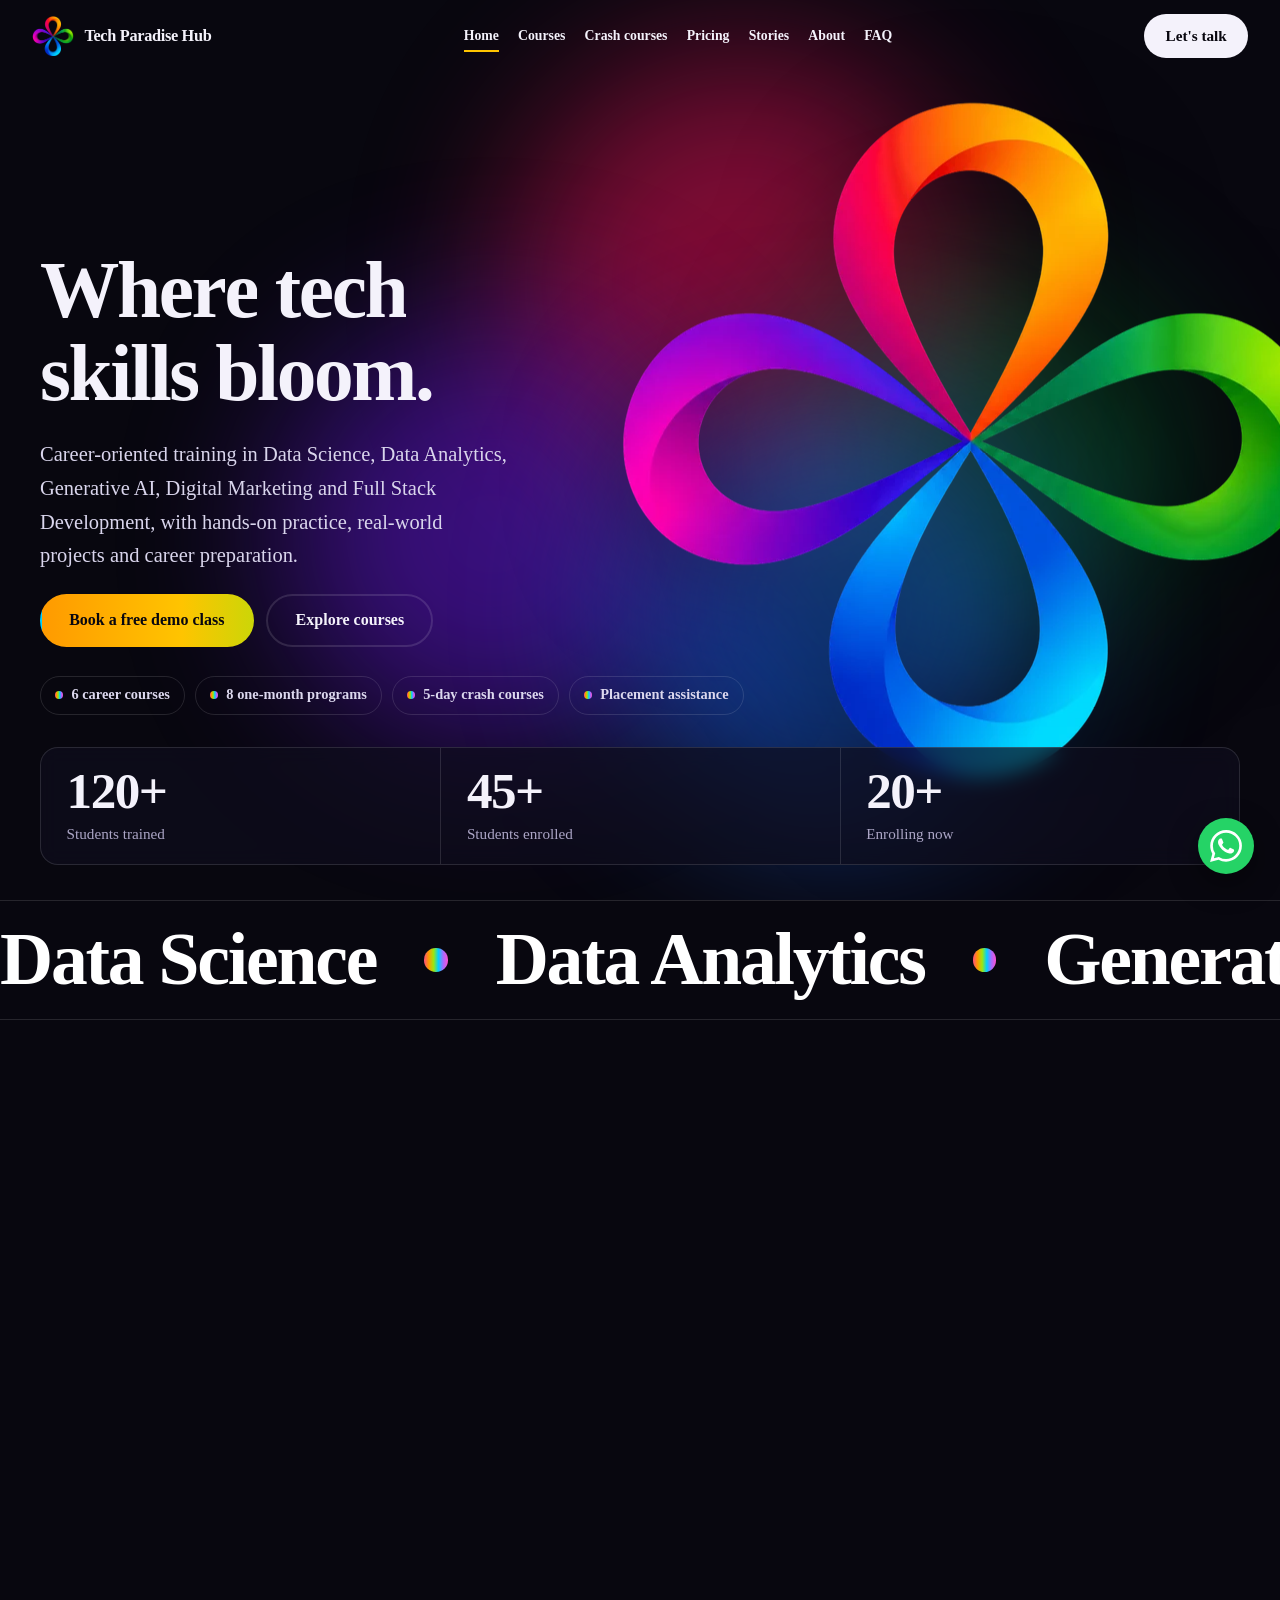
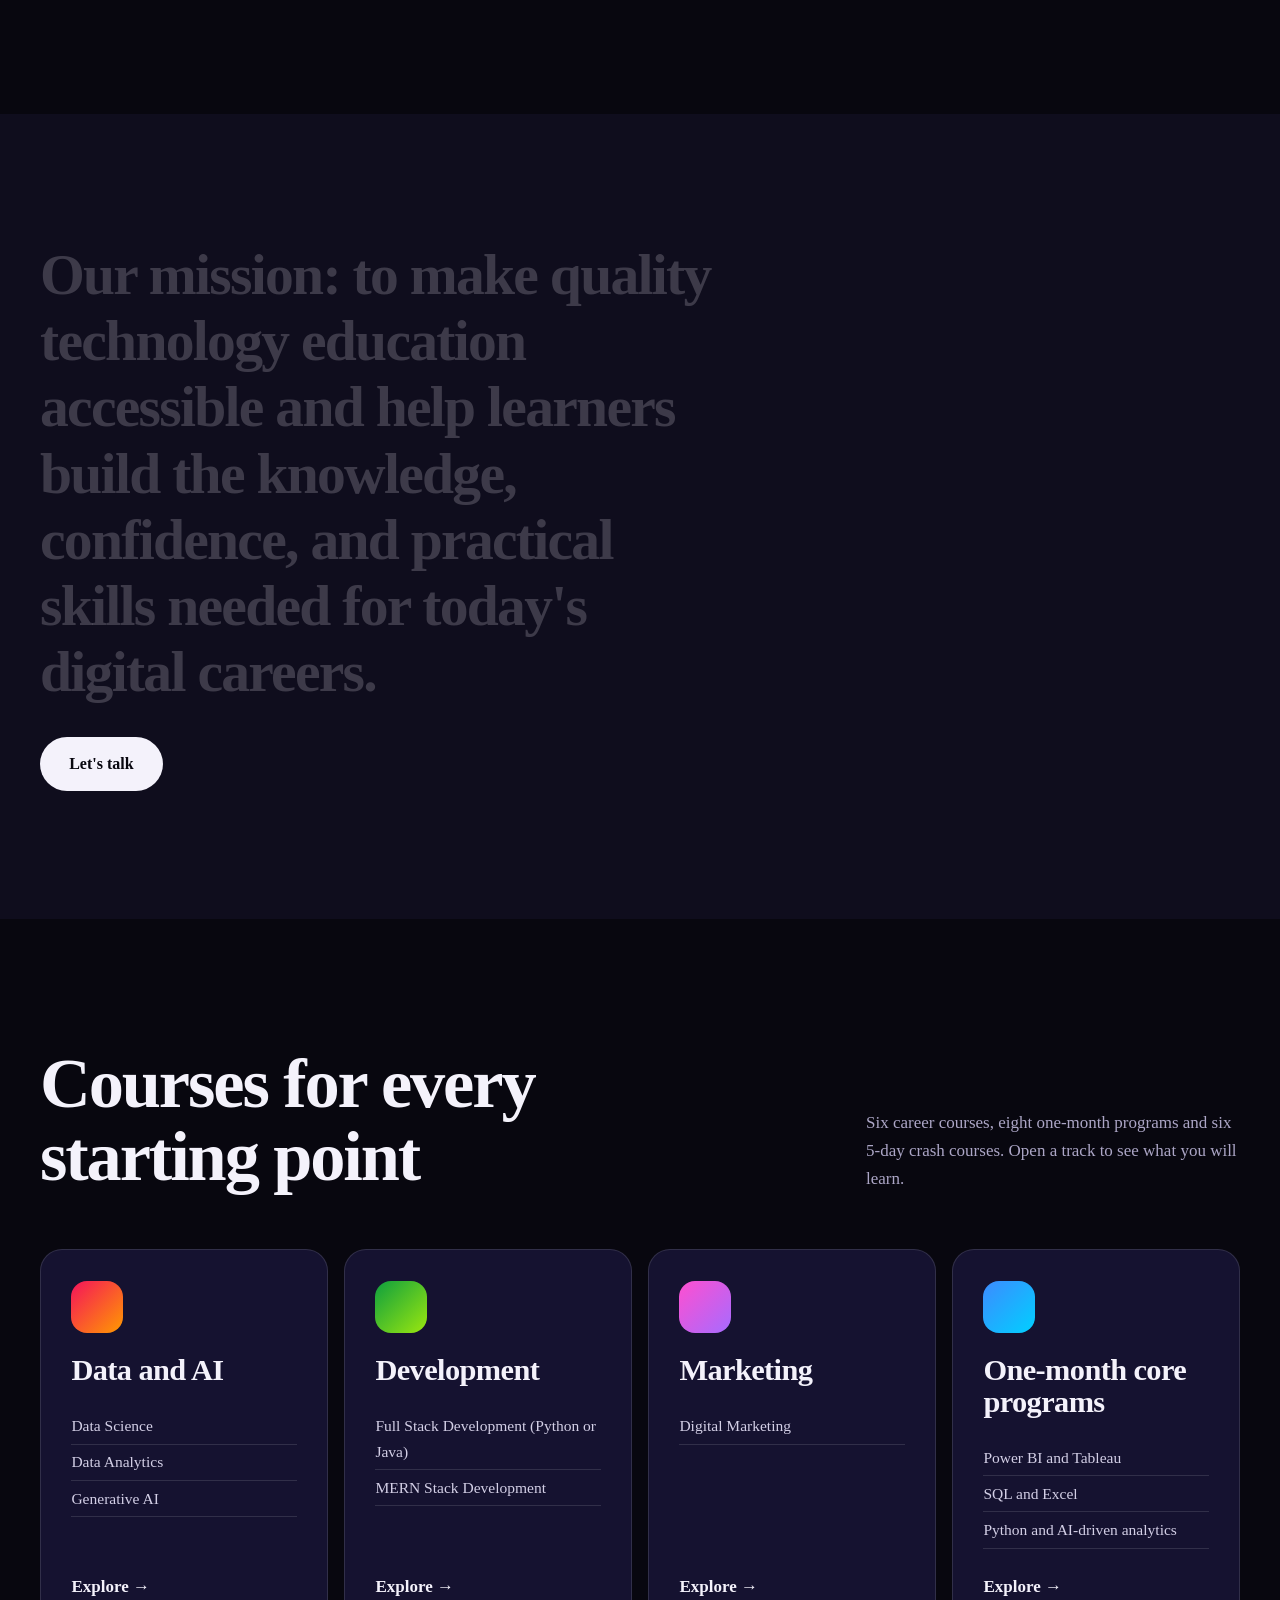
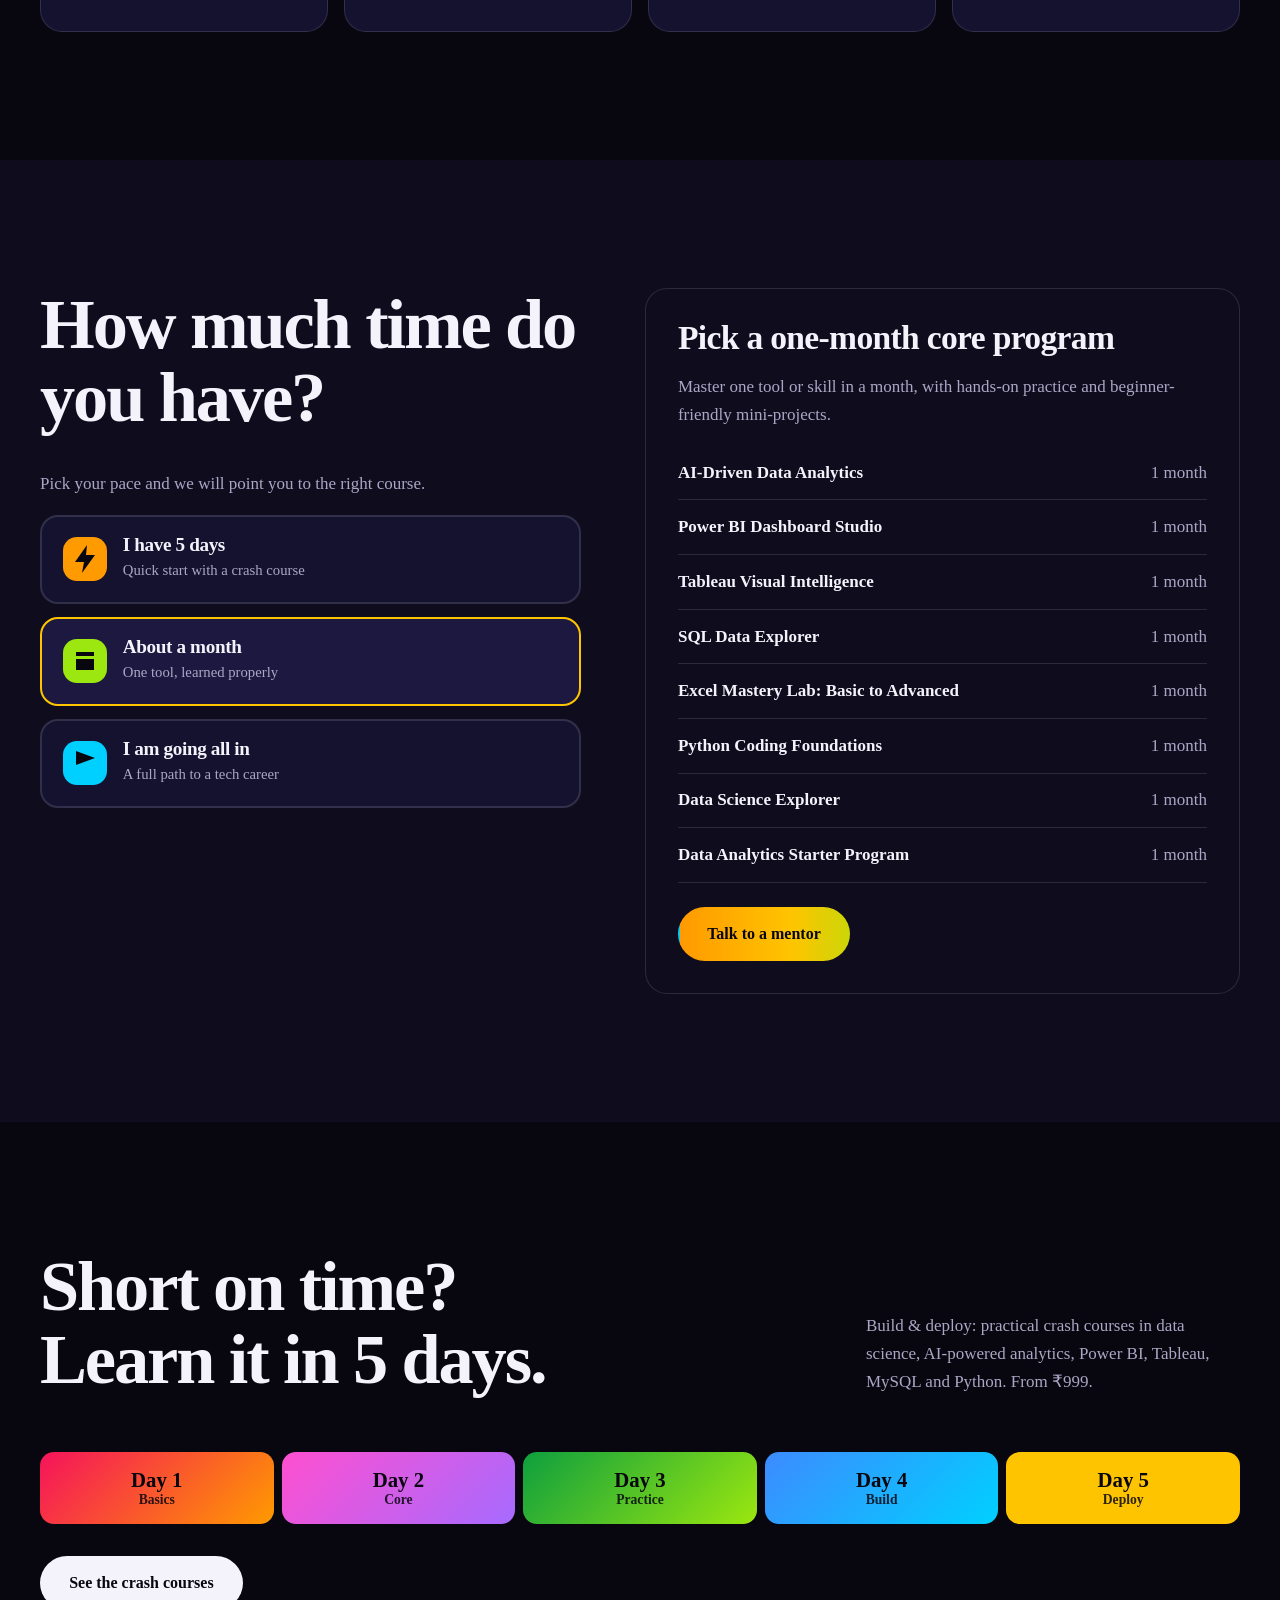
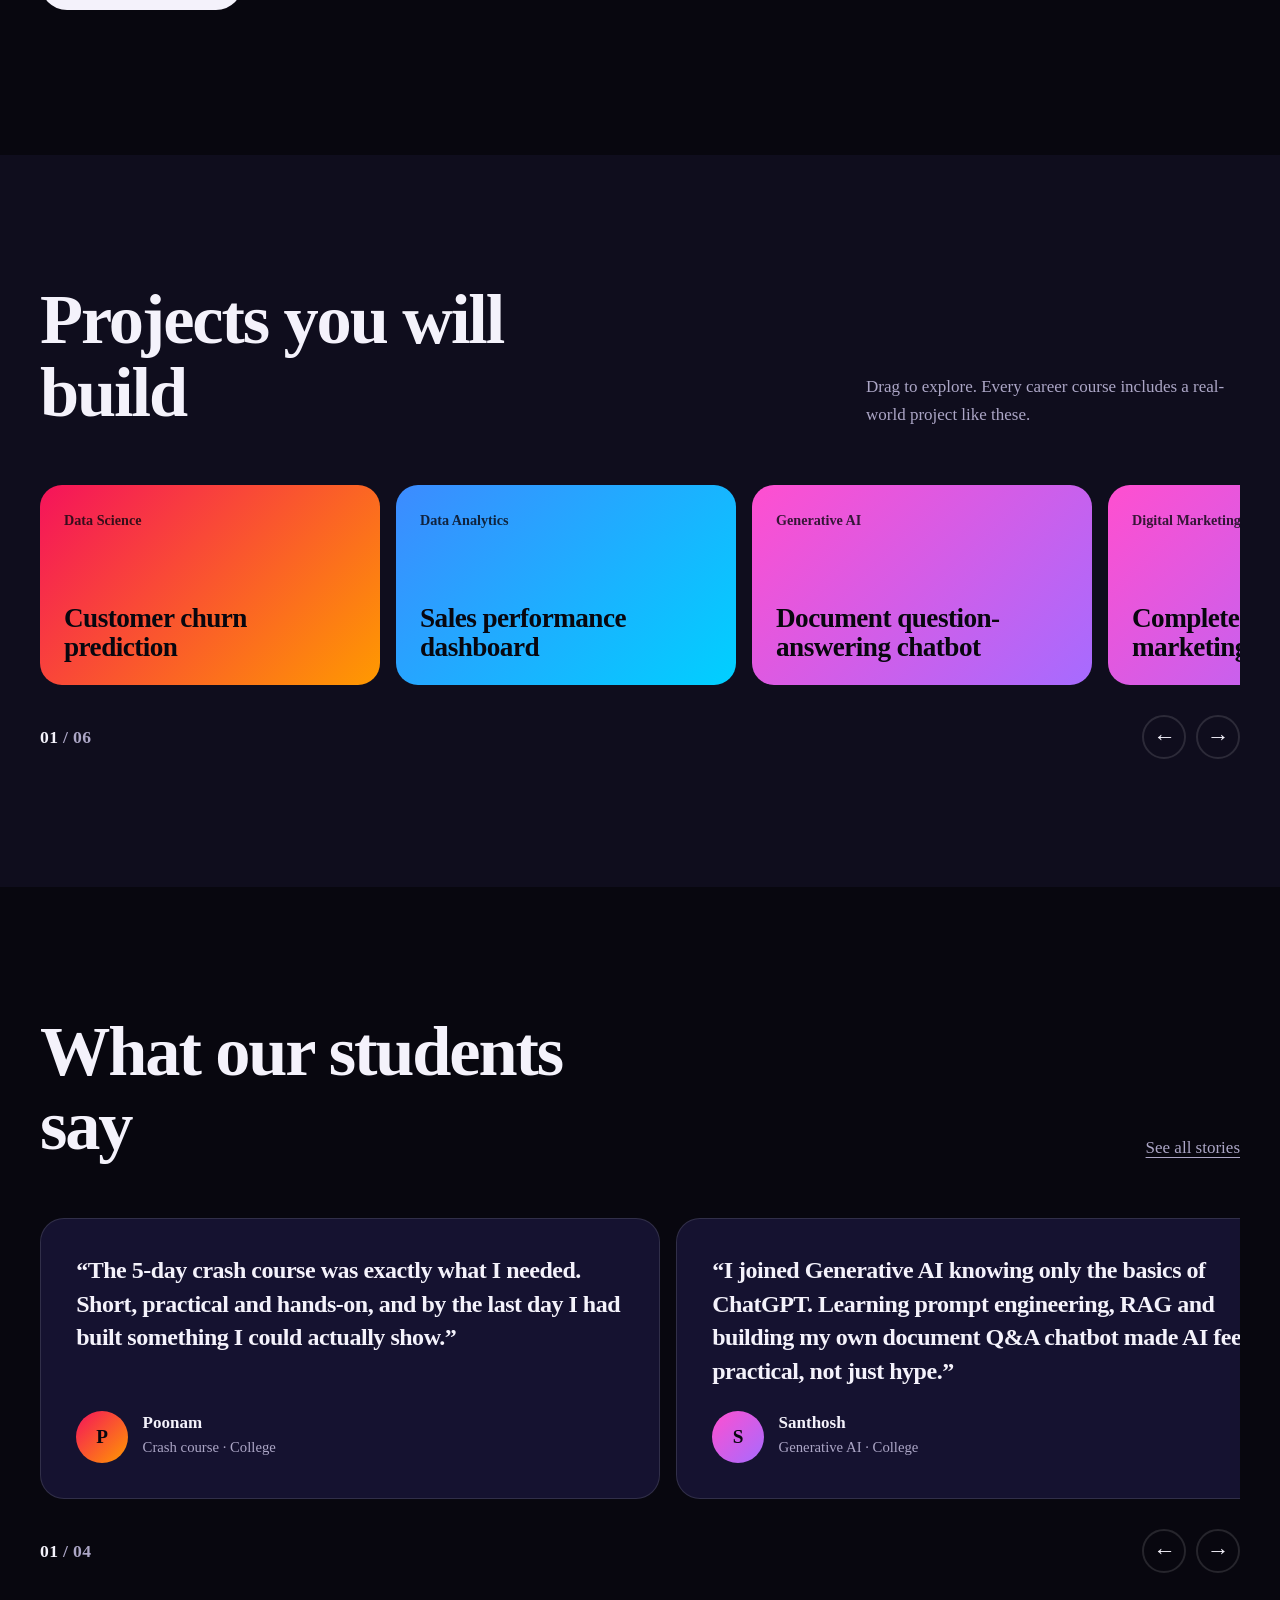
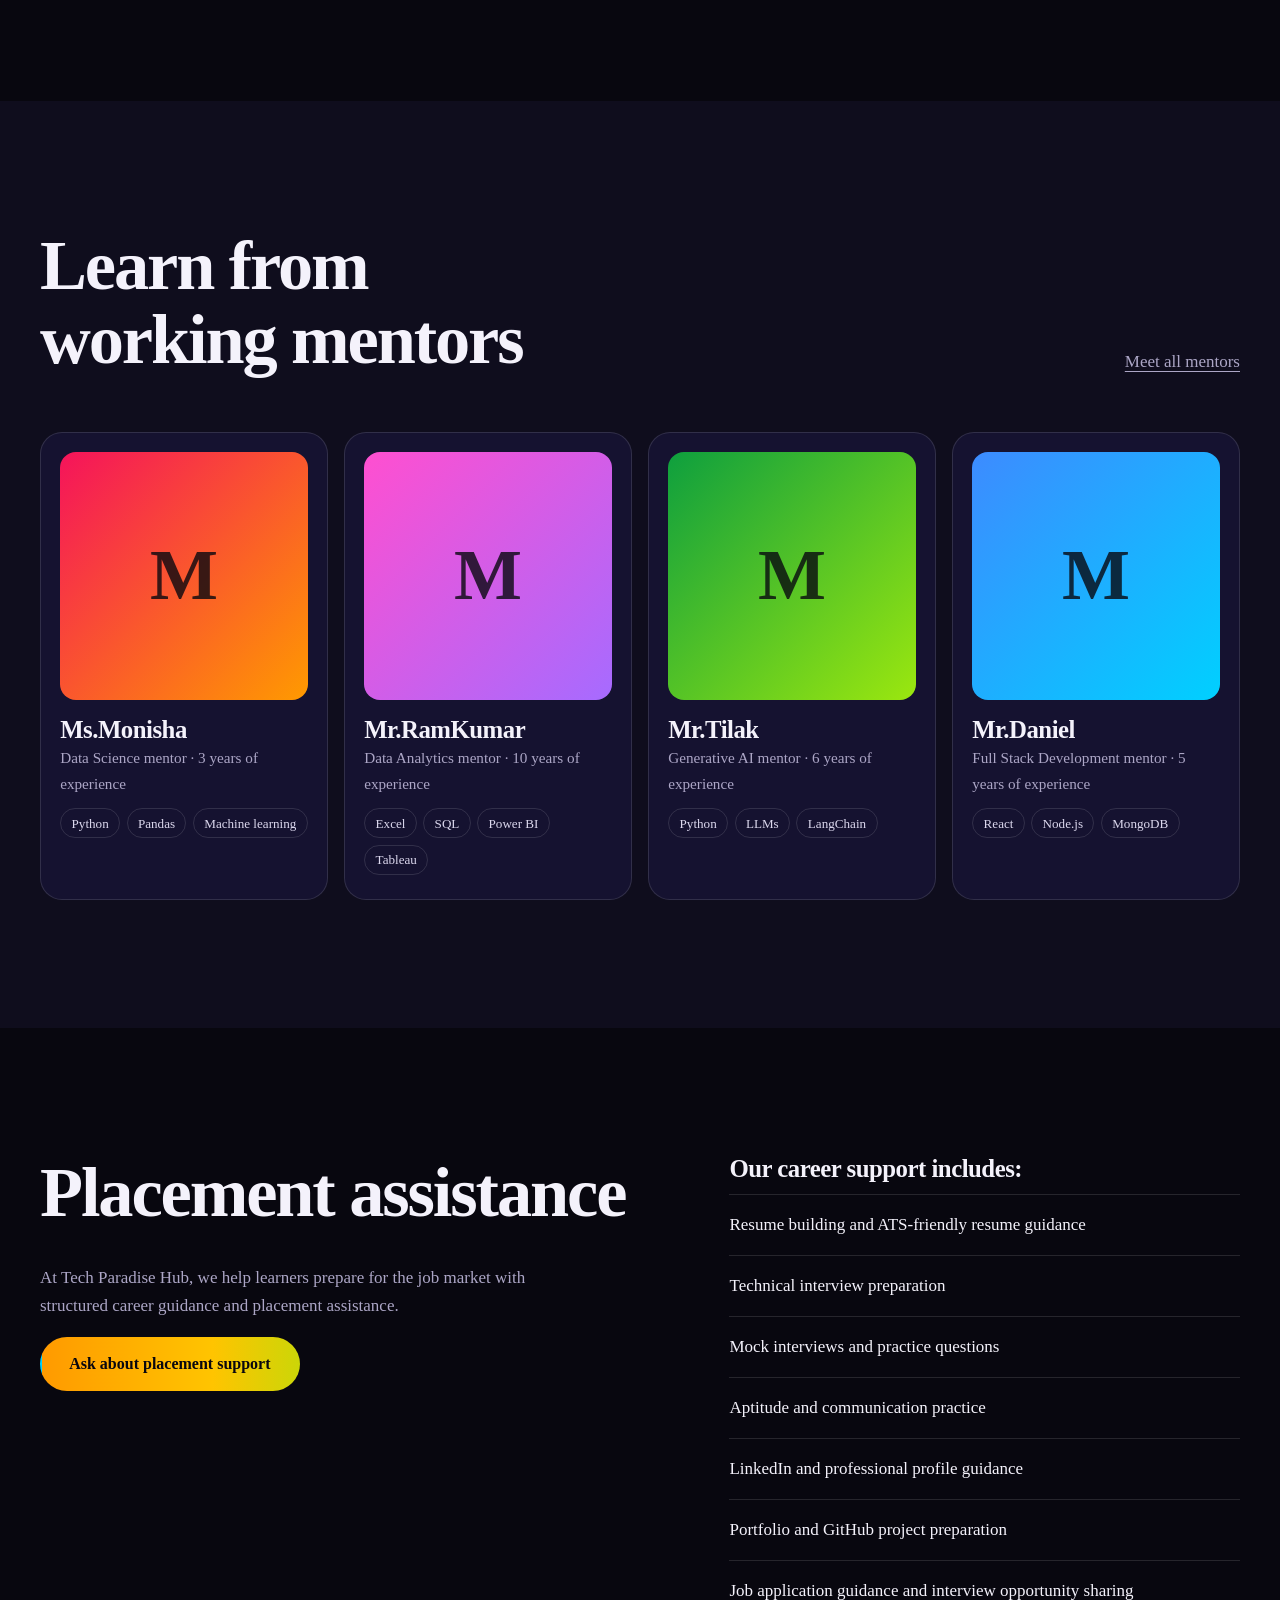
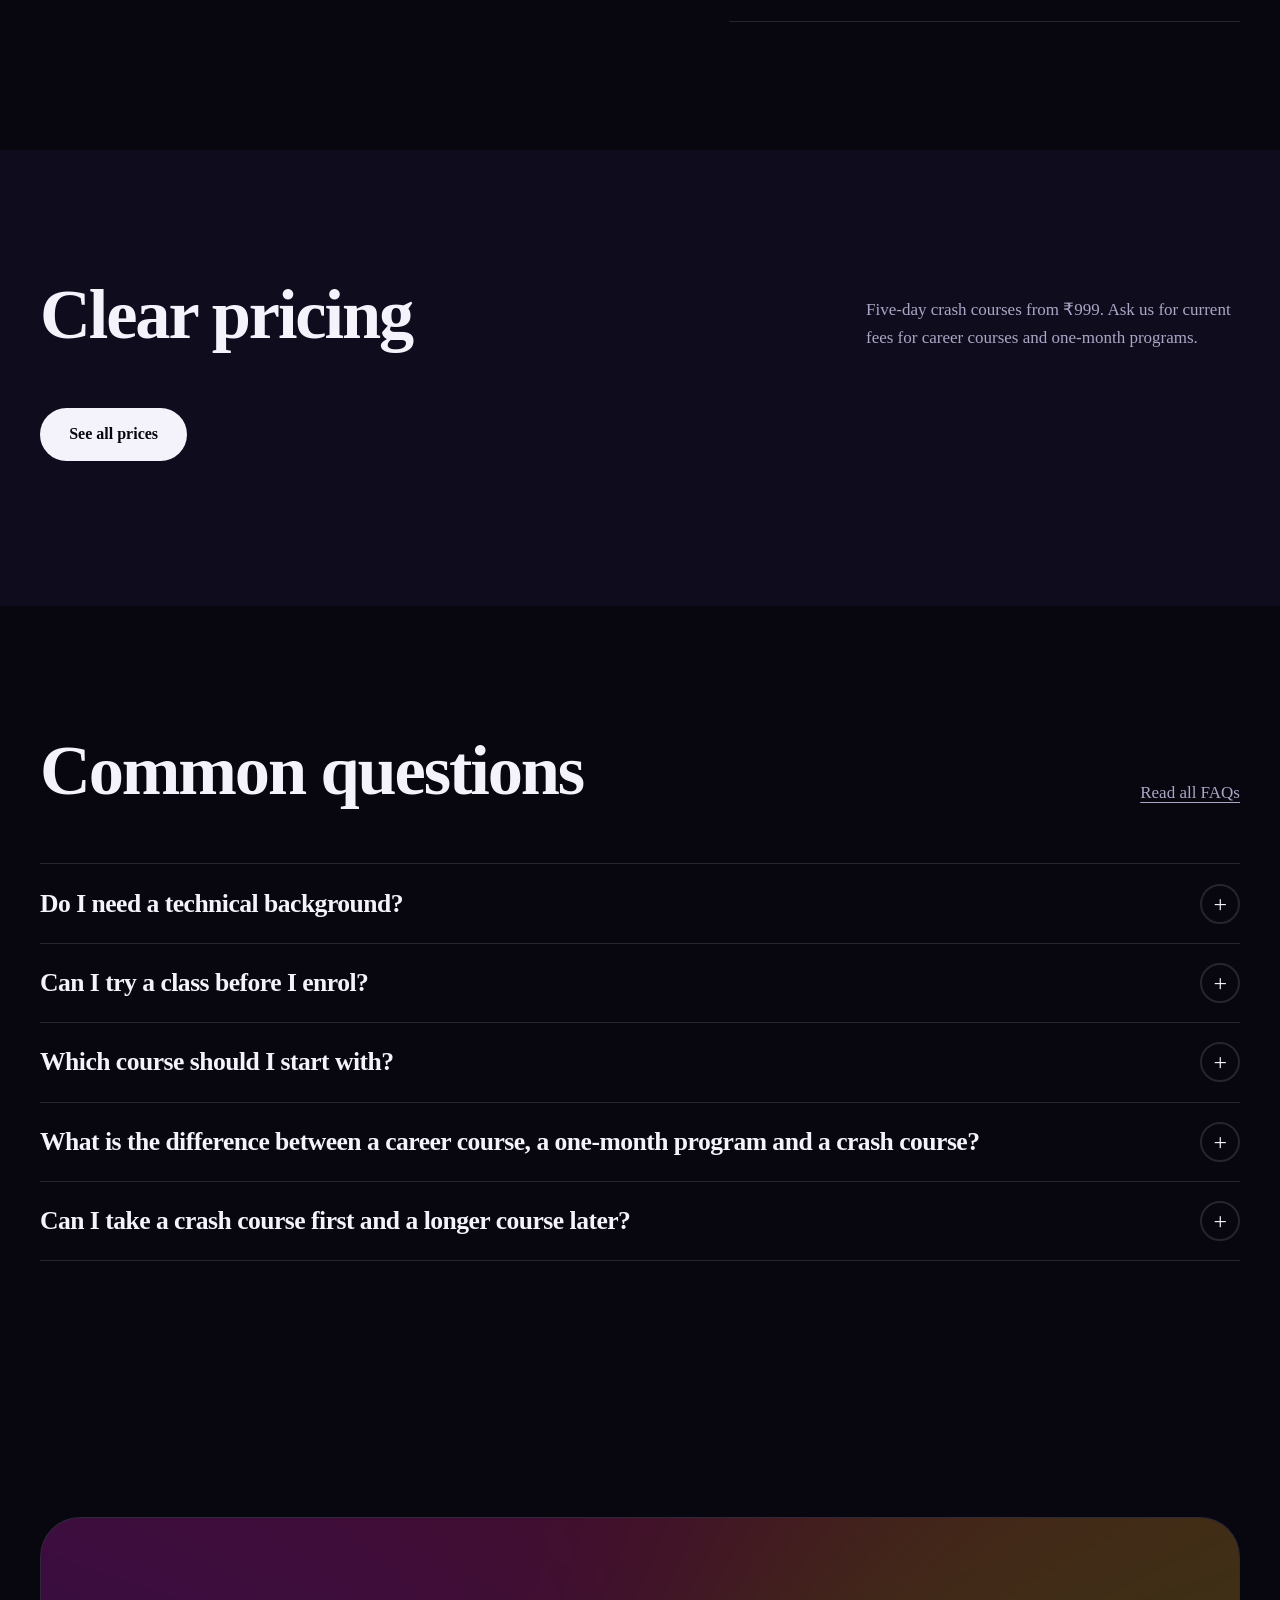
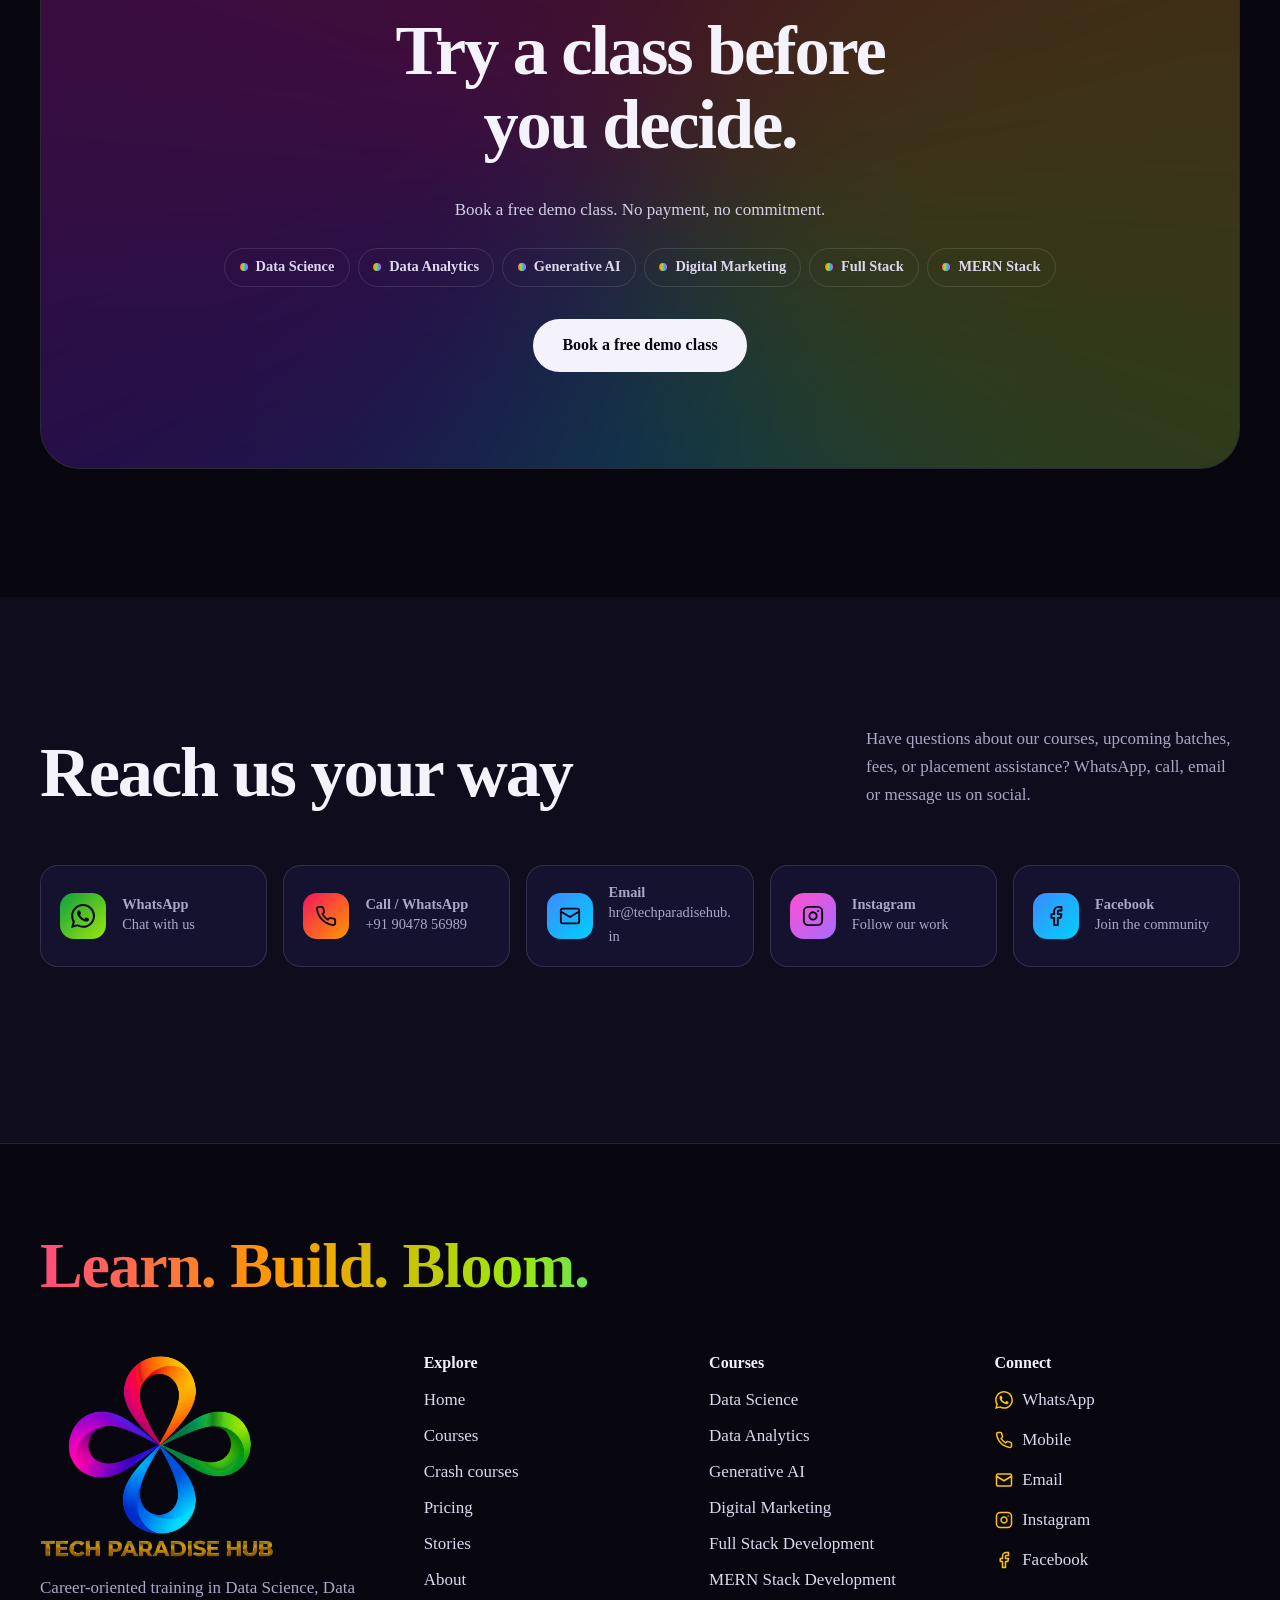
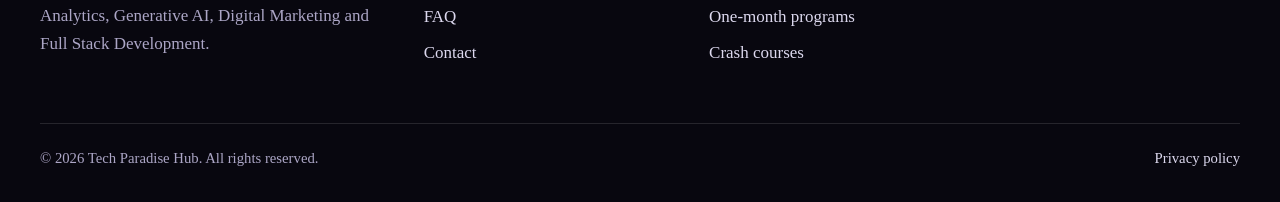
==== commit a52e7484: "Design suggestions and content updated" ====
--- a/index.html
+++ b/index.html
@@ -2,33 +2,33 @@
 <html lang="en">
 <head>
 <meta charset="utf-8">
-<meta http-equiv="Content-Security-Policy" content="default-src 'self'; script-src 'self' 'unsafe-inline'; style-src 'self' 'unsafe-inline' https://fonts.googleapis.com; font-src https://fonts.gstatic.com; img-src 'self' data:; connect-src 'self' https://formsubmit.co; form-action 'self' https://formsubmit.co; base-uri 'self'; object-src 'none'; frame-ancestors 'self'">
+<meta http-equiv="Content-Security-Policy" content="default-src 'self'; script-src 'self' 'unsafe-inline'; style-src 'self' 'unsafe-inline' https://fonts.googleapis.com; font-src https://fonts.gstatic.com; img-src 'self' data:; connect-src 'self' https://api.emailjs.com; form-action 'self'; base-uri 'self'; object-src 'none'; frame-ancestors 'self'">
 <meta name="referrer" content="strict-origin-when-cross-origin">
 <meta name="viewport" content="width=device-width, initial-scale=1">
-<title>Tech Paradise Hub | Data Science, Analytics, Power BI, SQL, Python Training</title>
-<meta name="description" content="Learn data science, data analytics, Power BI, SQL, Tableau, Python and Excel with hands-on classes, real projects and 5-day crash courses.">
+<title>Tech Paradise Hub | Data Science, Analytics, Generative AI, Digital Marketing &amp; Full Stack Training</title>
+<meta name="description" content="Career-oriented training in Data Science, Data Analytics, Generative AI, Digital Marketing and Full Stack Development, with hands-on practice, real-world projects and placement assistance.">
 <meta name="theme-color" content="#08070F">
-<meta property="og:title" content="Tech Paradise Hub | Data Science, Analytics, Power BI, SQL, Python Training">
-<meta property="og:description" content="Learn data science, data analytics, Power BI, SQL, Tableau, Python and Excel with hands-on classes, real projects and 5-day crash courses.">
+<meta property="og:title" content="Tech Paradise Hub | Data Science, Analytics, Generative AI, Digital Marketing &amp; Full Stack Training">
+<meta property="og:description" content="Career-oriented training in Data Science, Data Analytics, Generative AI, Digital Marketing and Full Stack Development, with hands-on practice, real-world projects and placement assistance.">
 <meta property="og:type" content="website">
-<meta property="og:image" content="https://www.YOUR-DOMAIN.com/images/og-image.jpg">
+<meta property="og:image" content="https://www.techparadisehub.in/images/og-image.jpg">
 <link rel="icon" type="image/png" href="images/favicon.png">
 <link rel="apple-touch-icon" href="images/favicon.png">
 <link rel="preconnect" href="https://fonts.googleapis.com">
 <link rel="preconnect" href="https://fonts.gstatic.com" crossorigin>
 <link href="https://fonts.googleapis.com/css2?family=Merriweather:wght@400;700;900&display=swap" rel="stylesheet">
-<script>document.documentElement.classList.add("js");</script>
+<script>(function(d){d.classList.add("js");var n=false;try{n=sessionStorage.getItem("tph-nav")==="1";}catch(e){}if(!n)d.classList.add("no-curtain");})(document.documentElement);</script>
 <link rel="stylesheet" href="css/style.css">
-<script type="application/ld+json">{"@context":"https://schema.org","@type":"EducationalOrganization","name":"Tech Paradise Hub","url":"https://www.YOUR-DOMAIN.com","logo":"https://www.YOUR-DOMAIN.com/images/logo-full.png"}</script>
+<script type="application/ld+json">{"@context":"https://schema.org","@type":"EducationalOrganization","name":"Tech Paradise Hub","url":"https://www.techparadisehub.in","logo":"https://www.techparadisehub.in/images/logo-full.png","telephone":"+91-90478-56989","email":"hr@techparadisehub.in","sameAs":["https://instagram.com/techparadisehub","https://www.facebook.com/profile.php?id=61595498963212"]}</script>
 
 </head>
 <body>
-<div class="curtain" aria-hidden="true"><i></i><i></i><i></i><i></i><img src="images/logo-mark.webp" width="190" height="186" alt=""></div>
+<div class="curtain" aria-hidden="true"><i></i><i></i><i></i><i></i><img src="images/logo-mark.webp" width="190" height="181" alt=""></div>
 <div class="cursor" aria-hidden="true"><div class="cursor-ring"><span></span></div></div>
 <a class="skip-link" href="#main">Skip to content</a>
 <header class="site-header">
 <div class="wrap header-row">
-<a class="brand" href="index.html" aria-label="Tech Paradise Hub, home"><img src="images/logo-mark.webp" width="42" height="41" alt=""><span>Tech Paradise Hub</span></a>
+<a class="brand" href="index.html" aria-label="Tech Paradise Hub, home"><img src="images/logo-mark.webp" width="42" height="40" alt=""><span>Tech Paradise Hub</span></a>
 <nav class="nav" aria-label="Main"><a href="index.html" aria-current="page">Home</a><a href="courses.html">Courses</a><a href="crash-courses.html">Crash courses</a><a href="pricing.html">Pricing</a><a href="stories.html">Stories</a><a href="about.html">About</a><a href="faq.html">FAQ</a></nav>
 <div class="header-actions">
 <a class="btn btn--fill btn-sm header-cta" href="contact.html" data-open-drawer data-cursor="Talk">Let's talk</a>
@@ -37,23 +37,23 @@
 </div>
 </header>
 <div class="overlay" id="overlay" role="dialog" aria-modal="true" aria-label="Menu">
-<div class="overlay-top"><a class="brand" href="index.html"><img src="images/logo-mark.webp" width="42" height="41" alt=""><span>Tech Paradise Hub</span></a><button class="menu-btn" id="menu-close" type="button">Close</button></div>
+<div class="overlay-top"><a class="brand" href="index.html"><img src="images/logo-mark.webp" width="42" height="40" alt=""><span>Tech Paradise Hub</span></a><button class="menu-btn" id="menu-close" type="button">Close</button></div>
 <ul class="overlay-links">
 <li><a href="index.html">Home</a></li><li><a href="courses.html">Courses</a></li><li><a href="crash-courses.html">Crash courses</a></li><li><a href="pricing.html">Pricing</a></li><li><a href="stories.html">Stories</a></li><li><a href="about.html">About</a></li><li><a href="faq.html">FAQ</a></li><li><a href="contact.html">Contact</a></li>
 </ul>
-<div class="overlay-foot"><a class="btn btn--grad" href="contact.html" data-open-drawer>Book a free demo</a><a class="btn btn--line" href="https://wa.me/919840656989" data-contact="whatsapp">WhatsApp us</a></div>
+<div class="overlay-foot"><a class="btn btn--grad" href="contact.html" data-open-drawer>Book a free demo</a><a class="btn btn--line" href="https://wa.me/919047856989" data-contact="whatsapp">WhatsApp us</a></div>
 </div>
 <main id="main">
 
 <section class="hero" id="top">
 <span class="blob blob--1"></span><span class="blob blob--2"></span><span class="blob blob--3"></span><span class="blob blob--4"></span>
-<div class="hero-mark" aria-hidden="true"><img src="images/logo-mark.webp" width="720" height="703" alt=""></div>
+<div class="hero-mark" aria-hidden="true"><img src="images/logo-mark.webp" width="720" height="684" alt=""></div>
 <div class="wrap">
 <div class="hero-copy">
-<h1 class="split">Where data skills bloom.</h1>
-<p class="hero-lead reveal intro">Learn data science, analytics, Power BI, SQL, Tableau, Python and Excel in hands-on classes, with a real project in every course.</p>
+<h1 class="split">Where tech skills bloom.</h1>
+<p class="hero-lead reveal intro">Career-oriented training in Data Science, Data Analytics, Generative AI, Digital Marketing and Full Stack Development, with hands-on practice, real-world projects and career preparation.</p>
 <div class="hero-cta reveal intro"><a class="btn btn--grad" href="contact.html" data-open-drawer data-cursor="Talk">Book a free demo class</a><a class="btn btn--line" href="courses.html">Explore courses</a></div>
-<div class="badges reveal intro"><span class="tag"><i></i>8 courses</span><span class="tag"><i></i>5-day crash options</span><span class="tag"><i></i>Free demo class</span><span class="tag"><i></i>Doubt support after class</span></div>
+<div class="badges reveal intro"><span class="tag"><i></i>6 career courses</span><span class="tag"><i></i>8 one-month programs</span><span class="tag"><i></i>5-day crash courses</span><span class="tag"><i></i>Placement assistance</span></div>
 </div>
 <div class="hero-stats reveal intro" aria-label="Student numbers">
 <div class="stat"><b data-stat="trained" data-count="120" data-suffix="+">0</b><span>Students trained</span></div>
@@ -63,20 +63,21 @@
 </div>
 </section>
 
-<div class="marquee" aria-hidden="true"><div class="marquee-track"><span>Data Science</span><span>Data Analytics</span><span>Power BI</span><span>SQL</span><span>Tableau</span><span>Python</span><span>Excel</span><span>5-Day Crash Courses</span><span>Data Science</span><span>Data Analytics</span><span>Power BI</span><span>SQL</span><span>Tableau</span><span>Python</span><span>Excel</span><span>5-Day Crash Courses</span></div></div>
+<div class="marquee" aria-hidden="true"><div class="marquee-track"><span>Data Science</span><span>Data Analytics</span><span>Generative AI</span><span>Digital Marketing</span><span>Full Stack Development</span><span>MERN Stack</span><span>Power BI</span><span>Tableau</span><span>SQL</span><span>Python</span><span>5-Day Crash Courses</span><span>Data Science</span><span>Data Analytics</span><span>Generative AI</span><span>Digital Marketing</span><span>Full Stack Development</span><span>MERN Stack</span><span>Power BI</span><span>Tableau</span><span>SQL</span><span>Python</span><span>5-Day Crash Courses</span></div></div>
 
 <section class="section" id="about">
 <div class="wrap about-grid">
 <div>
-<h2 class="reveal">Hands-on training for people who want to work with data.</h2>
-<p class="dim reveal">Tech Paradise Hub is a training institute built on one idea: you learn data skills by using them. Small batches, plain explanations and a project in every course.</p>
+<h2 class="reveal">Welcome to Tech Paradise Hub</h2>
+<p class="dim reveal">Tech Paradise Hub is a technology-focused training academy dedicated to helping students, freshers, graduates, and working professionals develop practical, industry-relevant skills.</p>
+<p class="dim reveal">Our learning approach combines clear explanations, hands-on practice, real-world projects, and career preparation to help learners move confidently toward their professional goals.</p>
 <a class="btn btn--line reveal" href="about.html">About us</a>
 </div>
 <div>
 <div class="metrics">
-<div class="metric reveal"><b>8</b><span>Courses</span></div>
-<div class="metric reveal" data-delay=".1s"><b>5</b><span>Days for a crash course</span></div>
-<div class="metric reveal" data-delay=".2s"><b>1</b><span>Project in every course</span></div>
+<div class="metric reveal"><b>6</b><span>Career courses</span></div>
+<div class="metric reveal" data-delay=".1s"><b>8</b><span>One-month programs</span></div>
+<div class="metric reveal" data-delay=".2s"><b>5</b><span>Days for a crash course</span></div>
 </div>
 </div>
 </div>
@@ -84,15 +85,15 @@
 
 <section class="section section--alt">
 <div class="wrap">
-<p class="statement">Most courses show you the tool. We hand you the data and let you work it out, with a teacher next to you.</p>
+<p class="statement">Our mission: to make quality technology education accessible and help learners build the knowledge, confidence, and practical skills needed for today's digital careers.</p>
 <a class="btn btn--fill" href="contact.html" data-open-drawer data-cursor="Talk">Let's talk</a>
 </div>
 </section>
 
 <section class="section" id="courses">
 <div class="wrap">
-<div class="section-head"><h2 class="reveal">Courses for every starting point</h2><p class="reveal">Four tracks, eight courses. Open a track to see the syllabus.</p></div>
-<div class="cards"><a class="card hue-red reveal" href="courses.html#data-science" data-cursor="View"><span class="chip" aria-hidden="true"></span><h3>Data and analytics</h3><ul><li>Data Science</li><li>Data Analytics</li><li>SQL</li></ul><span class="go">Explore &rarr;</span></a><a class="card hue-green reveal" href="courses.html#python-basic" data-cursor="View"><span class="chip" aria-hidden="true"></span><h3>Programming</h3><ul><li>Python Basic</li><li>Python Intermediate</li></ul><span class="go">Explore &rarr;</span></a><a class="card hue-blue reveal" href="courses.html#power-bi" data-cursor="View"><span class="chip" aria-hidden="true"></span><h3>Dashboards and reporting</h3><ul><li>Power BI</li><li>Tableau</li></ul><span class="go">Explore &rarr;</span></a><a class="card hue-purple reveal" href="courses.html#excel" data-cursor="View"><span class="chip" aria-hidden="true"></span><h3>Spreadsheets</h3><ul><li>Excel: Basic to Advanced</li></ul><span class="go">Explore &rarr;</span></a></div>
+<div class="section-head"><h2 class="reveal">Courses for every starting point</h2><p class="reveal">Six career courses, eight one-month programs and six 5-day crash courses. Open a track to see what you will learn.</p></div>
+<div class="cards"><a class="card hue-red reveal" href="courses.html#data-science" data-cursor="View"><span class="chip" aria-hidden="true"></span><h3>Data and AI</h3><ul><li>Data Science</li><li>Data Analytics</li><li>Generative AI</li></ul><span class="go">Explore &rarr;</span></a><a class="card hue-green reveal" href="courses.html#full-stack" data-cursor="View"><span class="chip" aria-hidden="true"></span><h3>Development</h3><ul><li>Full Stack Development (Python or Java)</li><li>MERN Stack Development</li></ul><span class="go">Explore &rarr;</span></a><a class="card hue-purple reveal" href="courses.html#digital-marketing" data-cursor="View"><span class="chip" aria-hidden="true"></span><h3>Marketing</h3><ul><li>Digital Marketing</li></ul><span class="go">Explore &rarr;</span></a><a class="card hue-blue reveal" href="courses.html#one-month" data-cursor="View"><span class="chip" aria-hidden="true"></span><h3>One-month core programs</h3><ul><li>Power BI and Tableau</li><li>SQL and Excel</li><li>Python and AI-driven analytics</li></ul><span class="go">Explore &rarr;</span></a></div>
 </div>
 </section>
 
@@ -103,8 +104,8 @@
 <p class="dim reveal">Pick your pace and we will point you to the right course.</p>
 <div class="pace-options reveal" role="group" aria-label="Choose your pace">
 <button class="pace-opt" type="button" data-pace="days" aria-pressed="false"><svg viewBox="0 0 44 44" aria-hidden="true"><rect width="44" height="44" rx="14" fill="#FF9A00"/><path d="M24 8 12 25h9l-2 11 13-18h-9z" fill="#08070F"/></svg><span><b>I have 5 days</b><small>Quick start with a crash course</small></span></button>
-<button class="pace-opt" type="button" data-pace="weeks" aria-pressed="true"><svg viewBox="0 0 44 44" aria-hidden="true"><rect width="44" height="44" rx="14" fill="#9BE70F"/><path d="M13 13h18v4H13zm0 7h18v11H13z" fill="#08070F"/></svg><span><b>A few weeks</b><small>One tool, learned properly</small></span></button>
-<button class="pace-opt" type="button" data-pace="career" aria-pressed="false"><svg viewBox="0 0 44 44" aria-hidden="true"><rect width="44" height="44" rx="14" fill="#00D0FF"/><path d="M13 34V10l19 7-19 7z" fill="#08070F"/></svg><span><b>I am going all in</b><small>A full path to a data career</small></span></button>
+<button class="pace-opt" type="button" data-pace="weeks" aria-pressed="true"><svg viewBox="0 0 44 44" aria-hidden="true"><rect width="44" height="44" rx="14" fill="#9BE70F"/><path d="M13 13h18v4H13zm0 7h18v11H13z" fill="#08070F"/></svg><span><b>About a month</b><small>One tool, learned properly</small></span></button>
+<button class="pace-opt" type="button" data-pace="career" aria-pressed="false"><svg viewBox="0 0 44 44" aria-hidden="true"><rect width="44" height="44" rx="14" fill="#00D0FF"/><path d="M13 34V10l19 7-19 7z" fill="#08070F"/></svg><span><b>I am going all in</b><small>A full path to a tech career</small></span></button>
 </div>
 </div>
 <div class="pace-result reveal" id="pace-result" aria-live="polite"></div>
@@ -113,17 +114,17 @@
 
 <section class="section" id="crash">
 <div class="wrap">
-<div class="section-head"><h2 class="reveal">Short on time? Learn it in 5 days.</h2><p class="reveal">Every course has a five-day crash version: core skills, a small project and a clear next step. From ₹6,999.</p></div>
-<div class="days reveal"><div class="day">Day 1<small>Basics</small></div><div class="day">Day 2<small>Core</small></div><div class="day">Day 3<small>Practice</small></div><div class="day">Day 4<small>Project</small></div><div class="day">Day 5<small>Present</small></div></div>
+<div class="section-head"><h2 class="reveal">Short on time? Learn it in 5 days.</h2><p class="reveal">Build &amp; deploy: practical crash courses in data science, AI-powered analytics, Power BI, Tableau, MySQL and Python. From ₹999.</p></div>
+<div class="days reveal"><div class="day">Day 1<small>Basics</small></div><div class="day">Day 2<small>Core</small></div><div class="day">Day 3<small>Practice</small></div><div class="day">Day 4<small>Build</small></div><div class="day">Day 5<small>Deploy</small></div></div>
 <p style="margin-top:2rem"><a class="btn btn--fill" href="crash-courses.html">See the crash courses</a></p>
 </div>
 </section>
 
 <section class="section section--alt">
 <div class="wrap">
-<div class="section-head"><h2 class="reveal">Projects you will build</h2><p class="reveal">Drag to explore. Every course ends with a project like these.</p></div>
+<div class="section-head"><h2 class="reveal">Projects you will build</h2><p class="reveal">Drag to explore. Every career course includes a real-world project like these.</p></div>
 <div class="slider" data-cursor-zone>
-<div class="s-track"  aria-label="Example projects"><article class="slide project hue-blue" data-cursor="Drag"><small>Power BI</small><h3>Sales dashboard</h3></article><article class="slide project hue-red" data-cursor="Drag"><small>Data Science</small><h3>Customer churn predictor</h3></article><article class="slide project hue-red" data-cursor="Drag"><small>SQL</small><h3>Appointment data analysis</h3></article><article class="slide project hue-blue" data-cursor="Drag"><small>Tableau</small><h3>Retail KPI dashboard</h3></article><article class="slide project hue-green" data-cursor="Drag"><small>Python Basic</small><h3>Expense tracker</h3></article><article class="slide project hue-purple" data-cursor="Drag"><small>Excel</small><h3>Monthly report automation</h3></article><article class="slide project hue-green" data-cursor="Drag"><small>Python Intermediate</small><h3>Data cleaning toolkit</h3></article><article class="slide project hue-red" data-cursor="Drag"><small>Data Analytics</small><h3>End-to-end analytics case study</h3></article></div>
+<div class="s-track"  aria-label="Example projects"><article class="slide project hue-red" data-cursor="Drag"><small>Data Science</small><h3>Customer churn prediction</h3></article><article class="slide project hue-blue" data-cursor="Drag"><small>Data Analytics</small><h3>Sales performance dashboard</h3></article><article class="slide project hue-purple" data-cursor="Drag"><small>Generative AI</small><h3>Document question-answering chatbot</h3></article><article class="slide project hue-purple" data-cursor="Drag"><small>Digital Marketing</small><h3>Complete digital marketing campaign plan</h3></article><article class="slide project hue-green" data-cursor="Drag"><small>Full Stack Development</small><h3>E-commerce or student management website</h3></article><article class="slide project hue-blue" data-cursor="Drag"><small>MERN Stack Development</small><h3>Job portal with user authentication</h3></article></div>
 <div class="s-controls"><div class="s-count" aria-live="polite">01<span> / 04</span></div>
 <div class="s-btns"><button class="icon-btn" type="button" data-prev aria-label="Previous">&larr;</button><button class="icon-btn" type="button" data-next aria-label="Next">&rarr;</button></div></div>
 </div>
@@ -148,35 +149,49 @@
 </div>
 </section>
 
-<section class="section" id="pricing">
-<div class="wrap">
-<div class="section-head"><h2 class="reveal">Clear pricing</h2><p class="reveal">Full courses from ₹6,999. Five-day crash courses from ₹1,999.</p></div>
+<section class="section" id="placement">
+<div class="wrap about-grid">
+<div>
+<h2 class="reveal">Placement assistance</h2>
+<p class="dim reveal">At Tech Paradise Hub, we help learners prepare for the job market with structured career guidance and placement assistance.</p>
+<a class="btn btn--grad reveal" href="contact.html?course=placement" data-open-drawer data-course="placement" data-cursor="Talk">Ask about placement support</a>
+</div>
+<div>
+<h3 class="reveal">Our career support includes:</h3>
+<ul class="info-list reveal"><li>Resume building and ATS-friendly resume guidance</li><li>Technical interview preparation</li><li>Mock interviews and practice questions</li><li>Aptitude and communication practice</li><li>LinkedIn and professional profile guidance</li><li>Portfolio and GitHub project preparation</li><li>Job application guidance and interview opportunity sharing</li></ul>
+</div>
+</div>
+</section>
+
+<section class="section section--alt" id="pricing">
+<div class="wrap">
+<div class="section-head"><h2 class="reveal">Clear pricing</h2><p class="reveal">Five-day crash courses from ₹999. Ask us for current fees for career courses and one-month programs.</p></div>
 <p><a class="btn btn--fill" href="pricing.html">See all prices</a></p>
 </div>
 </section>
 
-<section class="section section--alt" id="faq">
+<section class="section" id="faq">
 <div class="wrap">
 <div class="section-head"><h2 class="reveal">Common questions</h2><p class="reveal"><a href="faq.html">Read all FAQs</a></p></div>
-<details class="acc faq-item"><summary>Do I need a technical background?</summary><div class="acc-body"><p>No. Excel, SQL and Python Basic start from zero. Each course page has a “Who it is for” line to help you pick where to begin.</p></div></details>
-<details class="acc faq-item"><summary>Can I try a class before I enrol?</summary><div class="acc-body"><p>Yes. Book a free demo class from the contact page or the “Let's talk” button and we will confirm a slot by email.</p></div></details>
-<details class="acc faq-item"><summary>Which course should I start with?</summary><div class="acc-body"><p>If you are new to data, start with Excel or Python Basic. If you want an analyst role, Data Analytics covers Excel, SQL and a dashboard tool. Tell us your goal and we will suggest a path.</p></div></details>
-<details class="acc faq-item"><summary>What is the difference between a course and a crash course?</summary><div class="acc-body"><p>A full course covers a subject in depth over several weeks. A crash course covers the essentials in five days and suits people with limited time or a deadline.</p></div></details>
-<details class="acc faq-item"><summary>Can I take a crash course first and the full course later?</summary><div class="acc-body"><p>Yes. Many learners start with a crash course to test the subject, then continue. Ask us about the next batch dates.</p></div></details>
+<details class="acc faq-item"><summary>Do I need a technical background?</summary><div class="acc-body"><p>No. Programs such as Python Coding Foundations, the Data Analytics Starter Program and the Python Code Starter crash course start from the basics. Our course options suit different experience levels, from students and freshers to working professionals.</p></div></details>
+<details class="acc faq-item"><summary>Can I try a class before I enrol?</summary><div class="acc-body"><p>Yes. Book a free demo class from the contact page or the “Let&#x27;s talk” button and we will confirm a slot by email.</p></div></details>
+<details class="acc faq-item"><summary>Which course should I start with?</summary><div class="acc-body"><p>If you are new to tech, start with Python Coding Foundations, Excel Mastery Lab or the Data Analytics Starter Program. For an analyst role, Data Analytics covers Excel, SQL, Python, Power BI and Tableau. Interested in AI, marketing or web development? Look at Generative AI, Digital Marketing, Full Stack or MERN Stack Development. Tell us your goal and we will suggest a path.</p></div></details>
+<details class="acc faq-item"><summary>What is the difference between a career course, a one-month program and a crash course?</summary><div class="acc-body"><p>Career courses cover a field in depth and end with a portfolio project. One-month core programs focus on one tool or skill, such as Power BI, Tableau, SQL, Excel or Python. Crash courses cover the essentials of a subject in five days.</p></div></details>
+<details class="acc faq-item"><summary>Can I take a crash course first and a longer course later?</summary><div class="acc-body"><p>Yes. Many learners start with a crash course to test the subject, then continue with a one-month program or a career course. Ask us about upcoming batches.</p></div></details>
 
 </div>
 </section>
 
 <section class="section"><div class="wrap"><div class="cta reveal">
 <h2>Try a class before you decide.</h2><p>Book a free demo class. No payment, no commitment.</p>
-<div class="tags"><span class="tag"><i></i>Excel</span><span class="tag"><i></i>SQL</span><span class="tag"><i></i>Python</span><span class="tag"><i></i>Power BI</span><span class="tag"><i></i>Tableau</span><span class="tag"><i></i>Data Science</span></div>
+<div class="tags"><span class="tag"><i></i>Data Science</span><span class="tag"><i></i>Data Analytics</span><span class="tag"><i></i>Generative AI</span><span class="tag"><i></i>Digital Marketing</span><span class="tag"><i></i>Full Stack</span><span class="tag"><i></i>MERN Stack</span></div>
 <a class="btn btn--fill" href="contact.html" data-open-drawer data-cursor="Talk">Book a free demo class</a>
 </div></div></section>
 
-<section class="section" id="contact">
-<div class="wrap">
-<div class="section-head"><h2 class="reveal">Reach us your way</h2><p class="reveal">WhatsApp, call, email or message us on social. We reply within one working day.</p></div>
-<div class="channels"><a class="channel hue-green" href="https://wa.me/919840656989" data-contact="whatsapp"><span class="ico"><svg viewBox="0 0 24 24" fill="currentColor" aria-hidden="true"><path d="M17.472 14.382c-.297-.149-1.758-.867-2.03-.967-.273-.099-.471-.148-.67.15-.197.297-.767.966-.94 1.164-.173.199-.347.223-.644.075-.297-.15-1.255-.463-2.39-1.475-.883-.788-1.48-1.761-1.653-2.059-.173-.297-.018-.458.13-.606.134-.133.298-.347.446-.52.149-.174.198-.298.298-.497.099-.198.05-.371-.025-.52-.075-.149-.669-1.612-.916-2.207-.242-.579-.487-.5-.669-.51-.173-.008-.371-.01-.57-.01-.198 0-.52.074-.792.372-.272.297-1.04 1.016-1.04 2.479 0 1.462 1.065 2.875 1.213 3.074.149.198 2.096 3.2 5.077 4.487.709.306 1.262.489 1.694.625.712.227 1.36.195 1.871.118.571-.085 1.758-.719 2.006-1.413.248-.694.248-1.289.173-1.413-.074-.124-.272-.198-.57-.347m-5.421 7.403h-.004a9.87 9.87 0 01-5.031-1.378l-.361-.214-3.741.982.998-3.648-.235-.374a9.86 9.86 0 01-1.51-5.26c.001-5.45 4.436-9.884 9.888-9.884 2.64 0 5.122 1.03 6.988 2.898a9.825 9.825 0 012.893 6.994c-.003 5.45-4.437 9.884-9.885 9.884m8.413-18.297A11.815 11.815 0 0012.05 0C5.495 0 .16 5.335.157 11.892c0 2.096.547 4.142 1.588 5.945L.057 24l6.305-1.654a11.882 11.882 0 005.683 1.448h.005c6.554 0 11.89-5.335 11.893-11.893a11.821 11.821 0 00-3.48-8.413z"/></svg></span><span><b>WhatsApp</b><span>Chat with us</span></span></a><a class="channel hue-red" href="tel:+919840656989" data-contact="phone"><span class="ico"><svg viewBox="0 0 24 24" fill="none" stroke="currentColor" stroke-width="2" stroke-linecap="round" stroke-linejoin="round" aria-hidden="true"><path d="M22 16.92v3a2 2 0 0 1-2.18 2 19.79 19.79 0 0 1-8.63-3.07 19.5 19.5 0 0 1-6-6 19.79 19.79 0 0 1-3.07-8.67A2 2 0 0 1 4.11 2h3a2 2 0 0 1 2 1.72 12.84 12.84 0 0 0 .7 2.81 2 2 0 0 1-.45 2.11L8.09 9.91a16 16 0 0 0 6 6l1.27-1.27a2 2 0 0 1 2.11-.45 12.84 12.84 0 0 0 2.81.7A2 2 0 0 1 22 16.92z"/></svg></span><span><b>Mobile</b><span data-contact-text="phone">+91 98406 56989</span></span></a><a class="channel hue-blue" href="mailto:hr@techparadisehub.in" data-contact="email"><span class="ico"><svg viewBox="0 0 24 24" fill="none" stroke="currentColor" stroke-width="2" stroke-linecap="round" stroke-linejoin="round" aria-hidden="true"><rect x="2" y="4" width="20" height="16" rx="2"/><path d="m22 7-10 6L2 7"/></svg></span><span><b>Email</b><span data-contact-text="email">hr@techparadisehub.in</span></span></a><a class="channel hue-purple" href="https://instagram.com/YOUR_HANDLE" data-contact="instagram"><span class="ico"><svg viewBox="0 0 24 24" fill="none" stroke="currentColor" stroke-width="2" stroke-linecap="round" stroke-linejoin="round" aria-hidden="true"><rect x="2" y="2" width="20" height="20" rx="5"/><path d="M16 11.37A4 4 0 1 1 12.63 8 4 4 0 0 1 16 11.37z"/><path d="M17.5 6.5h.01"/></svg></span><span><b>Instagram</b><span>Follow our work</span></span></a><a class="channel hue-blue" href="https://facebook.com/YOUR_PAGE" data-contact="facebook"><span class="ico"><svg viewBox="0 0 24 24" fill="none" stroke="currentColor" stroke-width="2" stroke-linecap="round" stroke-linejoin="round" aria-hidden="true"><path d="M18 2h-3a5 5 0 0 0-5 5v3H7v4h3v8h4v-8h3l1-4h-4V7a1 1 0 0 1 1-1h3z"/></svg></span><span><b>Facebook</b><span>Join the community</span></span></a><a class="channel hue-green" href="https://t.me/YOUR_HANDLE" data-contact="telegram"><span class="ico"><svg viewBox="0 0 24 24" fill="none" stroke="currentColor" stroke-width="2" stroke-linecap="round" stroke-linejoin="round" aria-hidden="true"><path d="M22 2 11 13"/><path d="M22 2 15 22l-4-9-9-4 20-7z"/></svg></span><span><b>Telegram</b><span>Updates and batches</span></span></a></div>
+<section class="section section--alt" id="contact">
+<div class="wrap">
+<div class="section-head"><h2 class="reveal">Reach us your way</h2><p class="reveal">Have questions about our courses, upcoming batches, fees, or placement assistance? WhatsApp, call, email or message us on social.</p></div>
+<div class="channels"><a class="channel hue-green" href="https://wa.me/919047856989" data-contact="whatsapp"><span class="ico"><svg viewBox="0 0 24 24" fill="currentColor" aria-hidden="true"><path d="M17.472 14.382c-.297-.149-1.758-.867-2.03-.967-.273-.099-.471-.148-.67.15-.197.297-.767.966-.94 1.164-.173.199-.347.223-.644.075-.297-.15-1.255-.463-2.39-1.475-.883-.788-1.48-1.761-1.653-2.059-.173-.297-.018-.458.13-.606.134-.133.298-.347.446-.52.149-.174.198-.298.298-.497.099-.198.05-.371-.025-.52-.075-.149-.669-1.612-.916-2.207-.242-.579-.487-.5-.669-.51-.173-.008-.371-.01-.57-.01-.198 0-.52.074-.792.372-.272.297-1.04 1.016-1.04 2.479 0 1.462 1.065 2.875 1.213 3.074.149.198 2.096 3.2 5.077 4.487.709.306 1.262.489 1.694.625.712.227 1.36.195 1.871.118.571-.085 1.758-.719 2.006-1.413.248-.694.248-1.289.173-1.413-.074-.124-.272-.198-.57-.347m-5.421 7.403h-.004a9.87 9.87 0 01-5.031-1.378l-.361-.214-3.741.982.998-3.648-.235-.374a9.86 9.86 0 01-1.51-5.26c.001-5.45 4.436-9.884 9.888-9.884 2.64 0 5.122 1.03 6.988 2.898a9.825 9.825 0 012.893 6.994c-.003 5.45-4.437 9.884-9.885 9.884m8.413-18.297A11.815 11.815 0 0012.05 0C5.495 0 .16 5.335.157 11.892c0 2.096.547 4.142 1.588 5.945L.057 24l6.305-1.654a11.882 11.882 0 005.683 1.448h.005c6.554 0 11.89-5.335 11.893-11.893a11.821 11.821 0 00-3.48-8.413z"/></svg></span><span><b>WhatsApp</b><span>Chat with us</span></span></a><a class="channel hue-red" href="tel:+919047856989" data-contact="phone"><span class="ico"><svg viewBox="0 0 24 24" fill="none" stroke="currentColor" stroke-width="2" stroke-linecap="round" stroke-linejoin="round" aria-hidden="true"><path d="M22 16.92v3a2 2 0 0 1-2.18 2 19.79 19.79 0 0 1-8.63-3.07 19.5 19.5 0 0 1-6-6 19.79 19.79 0 0 1-3.07-8.67A2 2 0 0 1 4.11 2h3a2 2 0 0 1 2 1.72 12.84 12.84 0 0 0 .7 2.81 2 2 0 0 1-.45 2.11L8.09 9.91a16 16 0 0 0 6 6l1.27-1.27a2 2 0 0 1 2.11-.45 12.84 12.84 0 0 0 2.81.7A2 2 0 0 1 22 16.92z"/></svg></span><span><b>Call / WhatsApp</b><span data-contact-text="phone">+91 90478 56989</span></span></a><a class="channel hue-blue" href="mailto:hr@techparadisehub.in" data-contact="email"><span class="ico"><svg viewBox="0 0 24 24" fill="none" stroke="currentColor" stroke-width="2" stroke-linecap="round" stroke-linejoin="round" aria-hidden="true"><rect x="2" y="4" width="20" height="16" rx="2"/><path d="m22 7-10 6L2 7"/></svg></span><span><b>Email</b><span data-contact-text="email">hr@techparadisehub.in</span></span></a><a class="channel hue-purple" href="https://instagram.com/techparadisehub" data-contact="instagram"><span class="ico"><svg viewBox="0 0 24 24" fill="none" stroke="currentColor" stroke-width="2" stroke-linecap="round" stroke-linejoin="round" aria-hidden="true"><rect x="2" y="2" width="20" height="20" rx="5"/><path d="M16 11.37A4 4 0 1 1 12.63 8 4 4 0 0 1 16 11.37z"/><path d="M17.5 6.5h.01"/></svg></span><span><b>Instagram</b><span>Follow our work</span></span></a><a class="channel hue-blue" href="https://www.facebook.com/profile.php?id=61595498963212" data-contact="facebook"><span class="ico"><svg viewBox="0 0 24 24" fill="none" stroke="currentColor" stroke-width="2" stroke-linecap="round" stroke-linejoin="round" aria-hidden="true"><path d="M18 2h-3a5 5 0 0 0-5 5v3H7v4h3v8h4v-8h3l1-4h-4V7a1 1 0 0 1 1-1h3z"/></svg></span><span><b>Facebook</b><span>Join the community</span></span></a></div>
 </div>
 </section>
 
@@ -185,10 +200,10 @@
 <div class="wrap">
 <p class="giant" aria-hidden="true">Learn. Build. Bloom.</p>
 <div class="footer-top">
-<div class="footer-brand"><img src="images/logo-full.webp" width="240" height="186" alt="Tech Paradise Hub" loading="lazy"><p>Hands-on training in data science, analytics, Power BI, SQL, Tableau, Python and Excel.</p></div>
+<div class="footer-brand"><img src="images/logo-full.webp" width="240" height="186" alt="Tech Paradise Hub" loading="lazy"><p>Career-oriented training in Data Science, Data Analytics, Generative AI, Digital Marketing and Full Stack Development.</p></div>
 <div><h2>Explore</h2><ul><li><a href="index.html">Home</a></li><li><a href="courses.html">Courses</a></li><li><a href="crash-courses.html">Crash courses</a></li><li><a href="pricing.html">Pricing</a></li><li><a href="stories.html">Stories</a></li><li><a href="about.html">About</a></li><li><a href="faq.html">FAQ</a></li><li><a href="contact.html">Contact</a></li></ul></div>
-<div><h2>Courses</h2><ul><li><a href="courses.html#data-science">Data Science</a></li><li><a href="courses.html#data-analytics">Data Analytics</a></li><li><a href="courses.html#power-bi">Power BI</a></li><li><a href="courses.html#sql">SQL</a></li><li><a href="courses.html#tableau">Tableau</a></li><li><a href="courses.html">All 8 courses</a></li></ul></div>
-<div><h2>Connect</h2><ul><li><a href="https://wa.me/919840656989" data-contact="whatsapp"><span class="ico"><svg viewBox="0 0 24 24" fill="currentColor" aria-hidden="true"><path d="M17.472 14.382c-.297-.149-1.758-.867-2.03-.967-.273-.099-.471-.148-.67.15-.197.297-.767.966-.94 1.164-.173.199-.347.223-.644.075-.297-.15-1.255-.463-2.39-1.475-.883-.788-1.48-1.761-1.653-2.059-.173-.297-.018-.458.13-.606.134-.133.298-.347.446-.52.149-.174.198-.298.298-.497.099-.198.05-.371-.025-.52-.075-.149-.669-1.612-.916-2.207-.242-.579-.487-.5-.669-.51-.173-.008-.371-.01-.57-.01-.198 0-.52.074-.792.372-.272.297-1.04 1.016-1.04 2.479 0 1.462 1.065 2.875 1.213 3.074.149.198 2.096 3.2 5.077 4.487.709.306 1.262.489 1.694.625.712.227 1.36.195 1.871.118.571-.085 1.758-.719 2.006-1.413.248-.694.248-1.289.173-1.413-.074-.124-.272-.198-.57-.347m-5.421 7.403h-.004a9.87 9.87 0 01-5.031-1.378l-.361-.214-3.741.982.998-3.648-.235-.374a9.86 9.86 0 01-1.51-5.26c.001-5.45 4.436-9.884 9.888-9.884 2.64 0 5.122 1.03 6.988 2.898a9.825 9.825 0 012.893 6.994c-.003 5.45-4.437 9.884-9.885 9.884m8.413-18.297A11.815 11.815 0 0012.05 0C5.495 0 .16 5.335.157 11.892c0 2.096.547 4.142 1.588 5.945L.057 24l6.305-1.654a11.882 11.882 0 005.683 1.448h.005c6.554 0 11.89-5.335 11.893-11.893a11.821 11.821 0 00-3.48-8.413z"/></svg></span>WhatsApp</a></li><li><a href="tel:+919840656989" data-contact="phone"><span class="ico"><svg viewBox="0 0 24 24" fill="none" stroke="currentColor" stroke-width="2" stroke-linecap="round" stroke-linejoin="round" aria-hidden="true"><path d="M22 16.92v3a2 2 0 0 1-2.18 2 19.79 19.79 0 0 1-8.63-3.07 19.5 19.5 0 0 1-6-6 19.79 19.79 0 0 1-3.07-8.67A2 2 0 0 1 4.11 2h3a2 2 0 0 1 2 1.72 12.84 12.84 0 0 0 .7 2.81 2 2 0 0 1-.45 2.11L8.09 9.91a16 16 0 0 0 6 6l1.27-1.27a2 2 0 0 1 2.11-.45 12.84 12.84 0 0 0 2.81.7A2 2 0 0 1 22 16.92z"/></svg></span>Mobile</a></li><li><a href="mailto:hr@techparadisehub.in" data-contact="email"><span class="ico"><svg viewBox="0 0 24 24" fill="none" stroke="currentColor" stroke-width="2" stroke-linecap="round" stroke-linejoin="round" aria-hidden="true"><rect x="2" y="4" width="20" height="16" rx="2"/><path d="m22 7-10 6L2 7"/></svg></span>Email</a></li><li><a href="https://instagram.com/YOUR_HANDLE" data-contact="instagram"><span class="ico"><svg viewBox="0 0 24 24" fill="none" stroke="currentColor" stroke-width="2" stroke-linecap="round" stroke-linejoin="round" aria-hidden="true"><rect x="2" y="2" width="20" height="20" rx="5"/><path d="M16 11.37A4 4 0 1 1 12.63 8 4 4 0 0 1 16 11.37z"/><path d="M17.5 6.5h.01"/></svg></span>Instagram</a></li><li><a href="https://facebook.com/YOUR_PAGE" data-contact="facebook"><span class="ico"><svg viewBox="0 0 24 24" fill="none" stroke="currentColor" stroke-width="2" stroke-linecap="round" stroke-linejoin="round" aria-hidden="true"><path d="M18 2h-3a5 5 0 0 0-5 5v3H7v4h3v8h4v-8h3l1-4h-4V7a1 1 0 0 1 1-1h3z"/></svg></span>Facebook</a></li><li><a href="https://t.me/YOUR_HANDLE" data-contact="telegram"><span class="ico"><svg viewBox="0 0 24 24" fill="none" stroke="currentColor" stroke-width="2" stroke-linecap="round" stroke-linejoin="round" aria-hidden="true"><path d="M22 2 11 13"/><path d="M22 2 15 22l-4-9-9-4 20-7z"/></svg></span>Telegram</a></li></ul></div>
+<div><h2>Courses</h2><ul><li><a href="courses.html#data-science">Data Science</a></li><li><a href="courses.html#data-analytics">Data Analytics</a></li><li><a href="courses.html#generative-ai">Generative AI</a></li><li><a href="courses.html#digital-marketing">Digital Marketing</a></li><li><a href="courses.html#full-stack">Full Stack Development</a></li><li><a href="courses.html#mern-stack">MERN Stack Development</a></li><li><a href="courses.html#one-month">One-month programs</a></li><li><a href="crash-courses.html">Crash courses</a></li></ul></div>
+<div><h2>Connect</h2><ul><li><a href="https://wa.me/919047856989" data-contact="whatsapp"><span class="ico"><svg viewBox="0 0 24 24" fill="currentColor" aria-hidden="true"><path d="M17.472 14.382c-.297-.149-1.758-.867-2.03-.967-.273-.099-.471-.148-.67.15-.197.297-.767.966-.94 1.164-.173.199-.347.223-.644.075-.297-.15-1.255-.463-2.39-1.475-.883-.788-1.48-1.761-1.653-2.059-.173-.297-.018-.458.13-.606.134-.133.298-.347.446-.52.149-.174.198-.298.298-.497.099-.198.05-.371-.025-.52-.075-.149-.669-1.612-.916-2.207-.242-.579-.487-.5-.669-.51-.173-.008-.371-.01-.57-.01-.198 0-.52.074-.792.372-.272.297-1.04 1.016-1.04 2.479 0 1.462 1.065 2.875 1.213 3.074.149.198 2.096 3.2 5.077 4.487.709.306 1.262.489 1.694.625.712.227 1.36.195 1.871.118.571-.085 1.758-.719 2.006-1.413.248-.694.248-1.289.173-1.413-.074-.124-.272-.198-.57-.347m-5.421 7.403h-.004a9.87 9.87 0 01-5.031-1.378l-.361-.214-3.741.982.998-3.648-.235-.374a9.86 9.86 0 01-1.51-5.26c.001-5.45 4.436-9.884 9.888-9.884 2.64 0 5.122 1.03 6.988 2.898a9.825 9.825 0 012.893 6.994c-.003 5.45-4.437 9.884-9.885 9.884m8.413-18.297A11.815 11.815 0 0012.05 0C5.495 0 .16 5.335.157 11.892c0 2.096.547 4.142 1.588 5.945L.057 24l6.305-1.654a11.882 11.882 0 005.683 1.448h.005c6.554 0 11.89-5.335 11.893-11.893a11.821 11.821 0 00-3.48-8.413z"/></svg></span>WhatsApp</a></li><li><a href="tel:+919047856989" data-contact="phone"><span class="ico"><svg viewBox="0 0 24 24" fill="none" stroke="currentColor" stroke-width="2" stroke-linecap="round" stroke-linejoin="round" aria-hidden="true"><path d="M22 16.92v3a2 2 0 0 1-2.18 2 19.79 19.79 0 0 1-8.63-3.07 19.5 19.5 0 0 1-6-6 19.79 19.79 0 0 1-3.07-8.67A2 2 0 0 1 4.11 2h3a2 2 0 0 1 2 1.72 12.84 12.84 0 0 0 .7 2.81 2 2 0 0 1-.45 2.11L8.09 9.91a16 16 0 0 0 6 6l1.27-1.27a2 2 0 0 1 2.11-.45 12.84 12.84 0 0 0 2.81.7A2 2 0 0 1 22 16.92z"/></svg></span>Mobile</a></li><li><a href="mailto:hr@techparadisehub.in" data-contact="email"><span class="ico"><svg viewBox="0 0 24 24" fill="none" stroke="currentColor" stroke-width="2" stroke-linecap="round" stroke-linejoin="round" aria-hidden="true"><rect x="2" y="4" width="20" height="16" rx="2"/><path d="m22 7-10 6L2 7"/></svg></span>Email</a></li><li><a href="https://instagram.com/techparadisehub" data-contact="instagram"><span class="ico"><svg viewBox="0 0 24 24" fill="none" stroke="currentColor" stroke-width="2" stroke-linecap="round" stroke-linejoin="round" aria-hidden="true"><rect x="2" y="2" width="20" height="20" rx="5"/><path d="M16 11.37A4 4 0 1 1 12.63 8 4 4 0 0 1 16 11.37z"/><path d="M17.5 6.5h.01"/></svg></span>Instagram</a></li><li><a href="https://www.facebook.com/profile.php?id=61595498963212" data-contact="facebook"><span class="ico"><svg viewBox="0 0 24 24" fill="none" stroke="currentColor" stroke-width="2" stroke-linecap="round" stroke-linejoin="round" aria-hidden="true"><path d="M18 2h-3a5 5 0 0 0-5 5v3H7v4h3v8h4v-8h3l1-4h-4V7a1 1 0 0 1 1-1h3z"/></svg></span>Facebook</a></li></ul></div>
 </div>
 <div class="footer-bottom"><span>&copy; <span id="year">2026</span> Tech Paradise Hub. All rights reserved.</span><a href="privacy.html">Privacy policy</a></div>
 </div>
@@ -197,9 +212,7 @@
 <aside class="drawer" id="drawer" role="dialog" aria-modal="true" aria-labelledby="drawer-title">
 <div class="drawer-head"><h2 id="drawer-title">Let's talk</h2><button class="icon-btn" type="button" data-close-drawer aria-label="Close">&times;</button></div>
 <p class="dim">Tell us what you want to learn. We reply by email within one working day.</p>
-<form data-form action="https://formsubmit.co/ajax/gukan08111997@gmail.com" method="POST" novalidate>
-<input type="hidden" name="_captcha" value="false"><input type="hidden" name="_template" value="table">
-<input type="hidden" name="_subject" value="New enquiry from Tech Paradise Hub website">
+<form data-form method="post" novalidate>
 <div class="hp" aria-hidden="true"><label>Leave this empty <input type="text" name="_honey" tabindex="-1" autocomplete="off"></label></div>
 <div class="form-row">
 <div class="field"><label for="d-name">Full name</label><input type="text" id="d-name" name="name" maxlength="80" autocomplete="name" required><div class="error-msg" role="alert"></div></div>
@@ -207,7 +220,7 @@
 </div>
 <div class="form-row">
 <div class="field"><label for="d-phone">Phone <span class="opt">(optional)</span></label><input type="tel" id="d-phone" name="phone" maxlength="20" inputmode="tel" autocomplete="tel"><div class="error-msg" role="alert"></div></div>
-<div class="field"><label for="d-course">Course</label><select id="d-course" name="course" required><option value="">Choose a course</option><optgroup label="Full courses"><option value="data-science">Data Science</option><option value="data-analytics">Data Analytics</option><option value="power-bi">Power BI</option><option value="sql">SQL</option><option value="tableau">Tableau</option><option value="python-basic">Python Basic</option><option value="python-intermediate">Python Intermediate</option><option value="excel">Excel: Basic to Advanced</option></optgroup><optgroup label="5-day crash courses"><option value="crash-data-science">Data Science (5 days)</option><option value="crash-data-analytics">Data Analytics (5 days)</option><option value="crash-power-bi">Power BI (5 days)</option><option value="crash-sql">SQL (5 days)</option><option value="crash-tableau">Tableau (5 days)</option><option value="crash-python-basic">Python Basic (5 days)</option><option value="crash-python-intermediate">Python Intermediate (5 days)</option><option value="crash-excel">Excel: Basic to Advanced (5 days)</option></optgroup><option value="not-sure">Not sure yet</option></select><div class="error-msg" role="alert"></div></div>
+<div class="field"><label for="d-course">Course</label><select id="d-course" name="course" required><option value="">Choose a course</option><optgroup label="Career courses"><option value="data-science">Data Science</option><option value="data-analytics">Data Analytics</option><option value="generative-ai">Generative AI</option><option value="digital-marketing">Digital Marketing</option><option value="full-stack">Full Stack Development (Python or Java)</option><option value="mern-stack">MERN Stack Development</option></optgroup><optgroup label="One-month core programs"><option value="ai-data-analytics">AI-Driven Data Analytics (1 month)</option><option value="power-bi-dashboard-studio">Power BI Dashboard Studio (1 month)</option><option value="tableau-visual-intelligence">Tableau Visual Intelligence (1 month)</option><option value="sql-data-explorer">SQL Data Explorer (1 month)</option><option value="excel-mastery-lab">Excel Mastery Lab: Basic to Advanced (1 month)</option><option value="python-coding-foundations">Python Coding Foundations (1 month)</option><option value="data-science-explorer">Data Science Explorer (1 month)</option><option value="data-analytics-starter">Data Analytics Starter Program (1 month)</option></optgroup><optgroup label="5-day crash courses"><option value="crash-data-science">Data Science Launchpad (5-day crash course)</option><option value="crash-ai-data-analytics">AI-Powered Data Analytics (5-day crash course)</option><option value="crash-power-bi">Power BI Dashboard Starter (5-day crash course)</option><option value="crash-tableau">Tableau Visualization Express (5-day crash course)</option><option value="crash-mysql">MySQL Query Mastery (5-day crash course)</option><option value="crash-python">Python Code Starter (5-day crash course)</option></optgroup><option value="placement">Placement assistance</option><option value="not-sure">Not sure yet</option></select><div class="error-msg" role="alert"></div></div>
 </div>
 <div class="field"><label for="d-message">Your message</label><textarea id="d-message" name="message" maxlength="1000" rows="4" required></textarea><div class="error-msg" role="alert"></div></div>
 <div class="field"><label class="check"><input type="checkbox" name="consent" value="yes"> <span>I agree that Tech Paradise Hub may contact me about this enquiry. <a href="privacy.html">Privacy policy</a></span></label><div class="error-msg" role="alert"></div></div>
@@ -215,7 +228,7 @@
 <div class="form-status" role="status" aria-live="polite"></div>
 </form>
 </aside>
-<a class="fab" href="https://wa.me/919840656989" data-contact="whatsapp" aria-label="Chat on WhatsApp"><svg viewBox="0 0 24 24" fill="currentColor" aria-hidden="true"><path d="M17.472 14.382c-.297-.149-1.758-.867-2.03-.967-.273-.099-.471-.148-.67.15-.197.297-.767.966-.94 1.164-.173.199-.347.223-.644.075-.297-.15-1.255-.463-2.39-1.475-.883-.788-1.48-1.761-1.653-2.059-.173-.297-.018-.458.13-.606.134-.133.298-.347.446-.52.149-.174.198-.298.298-.497.099-.198.05-.371-.025-.52-.075-.149-.669-1.612-.916-2.207-.242-.579-.487-.5-.669-.51-.173-.008-.371-.01-.57-.01-.198 0-.52.074-.792.372-.272.297-1.04 1.016-1.04 2.479 0 1.462 1.065 2.875 1.213 3.074.149.198 2.096 3.2 5.077 4.487.709.306 1.262.489 1.694.625.712.227 1.36.195 1.871.118.571-.085 1.758-.719 2.006-1.413.248-.694.248-1.289.173-1.413-.074-.124-.272-.198-.57-.347m-5.421 7.403h-.004a9.87 9.87 0 01-5.031-1.378l-.361-.214-3.741.982.998-3.648-.235-.374a9.86 9.86 0 01-1.51-5.26c.001-5.45 4.436-9.884 9.888-9.884 2.64 0 5.122 1.03 6.988 2.898a9.825 9.825 0 012.893 6.994c-.003 5.45-4.437 9.884-9.885 9.884m8.413-18.297A11.815 11.815 0 0012.05 0C5.495 0 .16 5.335.157 11.892c0 2.096.547 4.142 1.588 5.945L.057 24l6.305-1.654a11.882 11.882 0 005.683 1.448h.005c6.554 0 11.89-5.335 11.893-11.893a11.821 11.821 0 00-3.48-8.413z"/></svg></a>
+<a class="fab" href="https://wa.me/919047856989" data-contact="whatsapp" aria-label="Chat on WhatsApp"><svg viewBox="0 0 24 24" fill="currentColor" aria-hidden="true"><path d="M17.472 14.382c-.297-.149-1.758-.867-2.03-.967-.273-.099-.471-.148-.67.15-.197.297-.767.966-.94 1.164-.173.199-.347.223-.644.075-.297-.15-1.255-.463-2.39-1.475-.883-.788-1.48-1.761-1.653-2.059-.173-.297-.018-.458.13-.606.134-.133.298-.347.446-.52.149-.174.198-.298.298-.497.099-.198.05-.371-.025-.52-.075-.149-.669-1.612-.916-2.207-.242-.579-.487-.5-.669-.51-.173-.008-.371-.01-.57-.01-.198 0-.52.074-.792.372-.272.297-1.04 1.016-1.04 2.479 0 1.462 1.065 2.875 1.213 3.074.149.198 2.096 3.2 5.077 4.487.709.306 1.262.489 1.694.625.712.227 1.36.195 1.871.118.571-.085 1.758-.719 2.006-1.413.248-.694.248-1.289.173-1.413-.074-.124-.272-.198-.57-.347m-5.421 7.403h-.004a9.87 9.87 0 01-5.031-1.378l-.361-.214-3.741.982.998-3.648-.235-.374a9.86 9.86 0 01-1.51-5.26c.001-5.45 4.436-9.884 9.888-9.884 2.64 0 5.122 1.03 6.988 2.898a9.825 9.825 0 012.893 6.994c-.003 5.45-4.437 9.884-9.885 9.884m8.413-18.297A11.815 11.815 0 0012.05 0C5.495 0 .16 5.335.157 11.892c0 2.096.547 4.142 1.588 5.945L.057 24l6.305-1.654a11.882 11.882 0 005.683 1.448h.005c6.554 0 11.89-5.335 11.893-11.893a11.821 11.821 0 00-3.48-8.413z"/></svg></a>
 <script src="js/site-data.js"></script>
 <script src="js/main.js" defer></script>
 </body>
--- a/css/style.css
+++ b/css/style.css
@@ -69,7 +69,9 @@
 .curtain i:nth-child(3) { background: var(--g-green); transition-delay: .12s; }
 .curtain i:nth-child(4) { background: var(--g-blue); transition-delay: .18s; }
 .curtain.is-ready i { transform: translateY(-101%); }
-.curtain img { position: absolute; left: 50%; top: 50%; width: clamp(110px, 22vw, 190px); transform: translate(-50%, -50%); filter: drop-shadow(0 8px 30px rgba(0,0,0,.4)); animation: bloom 1.2s ease-in-out infinite alternate; }
+/* Direct page loads skip the curtain (html.no-curtain is set in <head>); it only plays on in-site navigation */
+.no-curtain .curtain { display: none; }
+.curtain img { position: absolute; left: 50%; top: 50%; width: clamp(120px, 34vw, 190px); height: auto; aspect-ratio: 720 / 684; object-fit: contain; transform: translate(-50%, -50%); filter: drop-shadow(0 8px 30px rgba(0,0,0,.4)); animation: bloom 1.2s ease-in-out infinite alternate; }
 .curtain.is-ready img { opacity: 0; transition: opacity .25s; }
 @keyframes bloom { from { transform: translate(-50%, -50%) scale(.9) rotate(-6deg); } to { transform: translate(-50%, -50%) scale(1.05) rotate(6deg); } }
 
@@ -168,6 +170,11 @@
   .hero-mark { width: 92vw; right: -28vw; top: 30%; opacity: .55; }
   .hero h1 { max-width: 9ch; }
 }
+/* Laptops: slightly smaller page titles. Mobile (<1024px) and desktop (>=1440px) keep the original sizes. */
+@media (min-width: 1024px) and (max-width: 1439.98px) {
+  .hero h1 { font-size: clamp(3.6rem, 6.2vw, 5.6rem); }
+  .page-hero h1 { font-size: clamp(3rem, 5vw, 4.4rem); }
+}
 
 /* Split-letter headline */
 .split .word { display: inline-block; overflow: hidden; vertical-align: top; padding-bottom: .12em; margin-bottom: -.12em; }
@@ -183,7 +190,7 @@
 .marquee { overflow: hidden; border-block: 1px solid var(--line); padding: clamp(.8rem, 2vw, 1.4rem) 0; }
 .marquee-track { display: flex; width: max-content; animation: marquee 40s linear infinite; }
 .marquee:hover .marquee-track { animation-play-state: paused; }
-.marquee-track span { display: inline-flex; align-items: center; font: 800 clamp(2rem, 6vw, 4.6rem)/1 var(--font-display); letter-spacing: -0.03em; color: transparent; -webkit-text-stroke: 1.5px rgba(244, 242, 251, .75); padding-right: clamp(1.5rem, 4vw, 3rem); white-space: nowrap; }
+.marquee-track span { display: inline-flex; align-items: center; font: 800 clamp(2rem, 6vw, 4.6rem)/1 var(--font-display); letter-spacing: -0.03em; color: #fff; -webkit-text-stroke: 0; padding-right: clamp(1.5rem, 4vw, 3rem); white-space: nowrap; }
 .marquee-track span::after { content: ""; width: .32em; height: .32em; margin-left: clamp(1.5rem, 4vw, 3rem); border-radius: 50%; background: var(--g-all); flex: none; }
 @keyframes marquee { to { transform: translateX(-50%); } }
 
@@ -363,6 +370,19 @@
 .form-status.is-ok { display: block; background: #0F3F26; color: #BDF5D3; }
 .form-status.is-err { display: block; background: #4B1426; color: #FFC8D6; }
 
+/* Thank-you popup (after a successful enquiry) */
+.thanks { position: fixed; inset: 0; z-index: 470; display: grid; place-items: center; padding: var(--gutter); background: rgba(4, 3, 10, .78); opacity: 0; visibility: hidden; transition: opacity .35s, visibility 0s .35s; }
+.thanks.is-open { opacity: 1; visibility: visible; transition: opacity .35s; }
+.thanks-box { position: relative; width: min(100%, 480px); max-height: calc(100svh - 2rem); overflow-y: auto; text-align: center; background: var(--bg-2); border: 1px solid var(--line); border-radius: clamp(22px, 4vw, 30px); padding: clamp(2rem, 6vw, 2.8rem) clamp(1.3rem, 5vw, 2.4rem) clamp(1.6rem, 5vw, 2.2rem); box-shadow: 0 30px 80px rgba(0, 0, 0, .55); transform: translateY(24px) scale(.96); transition: transform .5s cubic-bezier(.2, .8, .2, 1); }
+.thanks.is-open .thanks-box { transform: none; }
+.thanks-box::before { content: ""; position: absolute; inset: 0 0 auto 0; height: 6px; background: var(--g-all); }
+.thanks-box img { width: 76px; height: auto; margin: 0 auto 1.1rem; animation: thanks-bloom 1.6s ease-in-out infinite alternate; transform-origin: center; }
+.thanks-box h2 { font-size: clamp(1.6rem, 5vw, 2.2rem); margin-bottom: .4em; }
+.thanks-box p { color: #D3CFE6; margin: 0 auto 1.6rem; overflow-wrap: anywhere; }
+.thanks-actions { display: flex; flex-wrap: wrap; justify-content: center; gap: .7rem; }
+.thanks .icon-btn { position: absolute; top: .9rem; right: .9rem; width: 40px; height: 40px; }
+@keyframes thanks-bloom { from { transform: scale(.92) rotate(-6deg); } to { transform: scale(1.04) rotate(6deg); } }
+
 /* ---------- Prose (privacy) ---------- */
 .prose { max-width: 72ch; }
 .prose h2 { font-size: clamp(1.4rem, 3vw, 2rem); margin-top: 2.2rem; }
@@ -388,7 +408,7 @@
   html { scroll-behavior: auto; }
   .curtain { display: none !important; }
   .marquee-track { animation: none; flex-wrap: wrap; width: auto; }
-  .hero-mark img, .cta::before { animation: none; }
+  .hero-mark img, .cta::before, .thanks-box img { animation: none; }
   .js .split .char, .js .reveal { transform: none !important; opacity: 1 !important; transition: none !important; }
   * { transition-duration: .01ms !important; }
 }
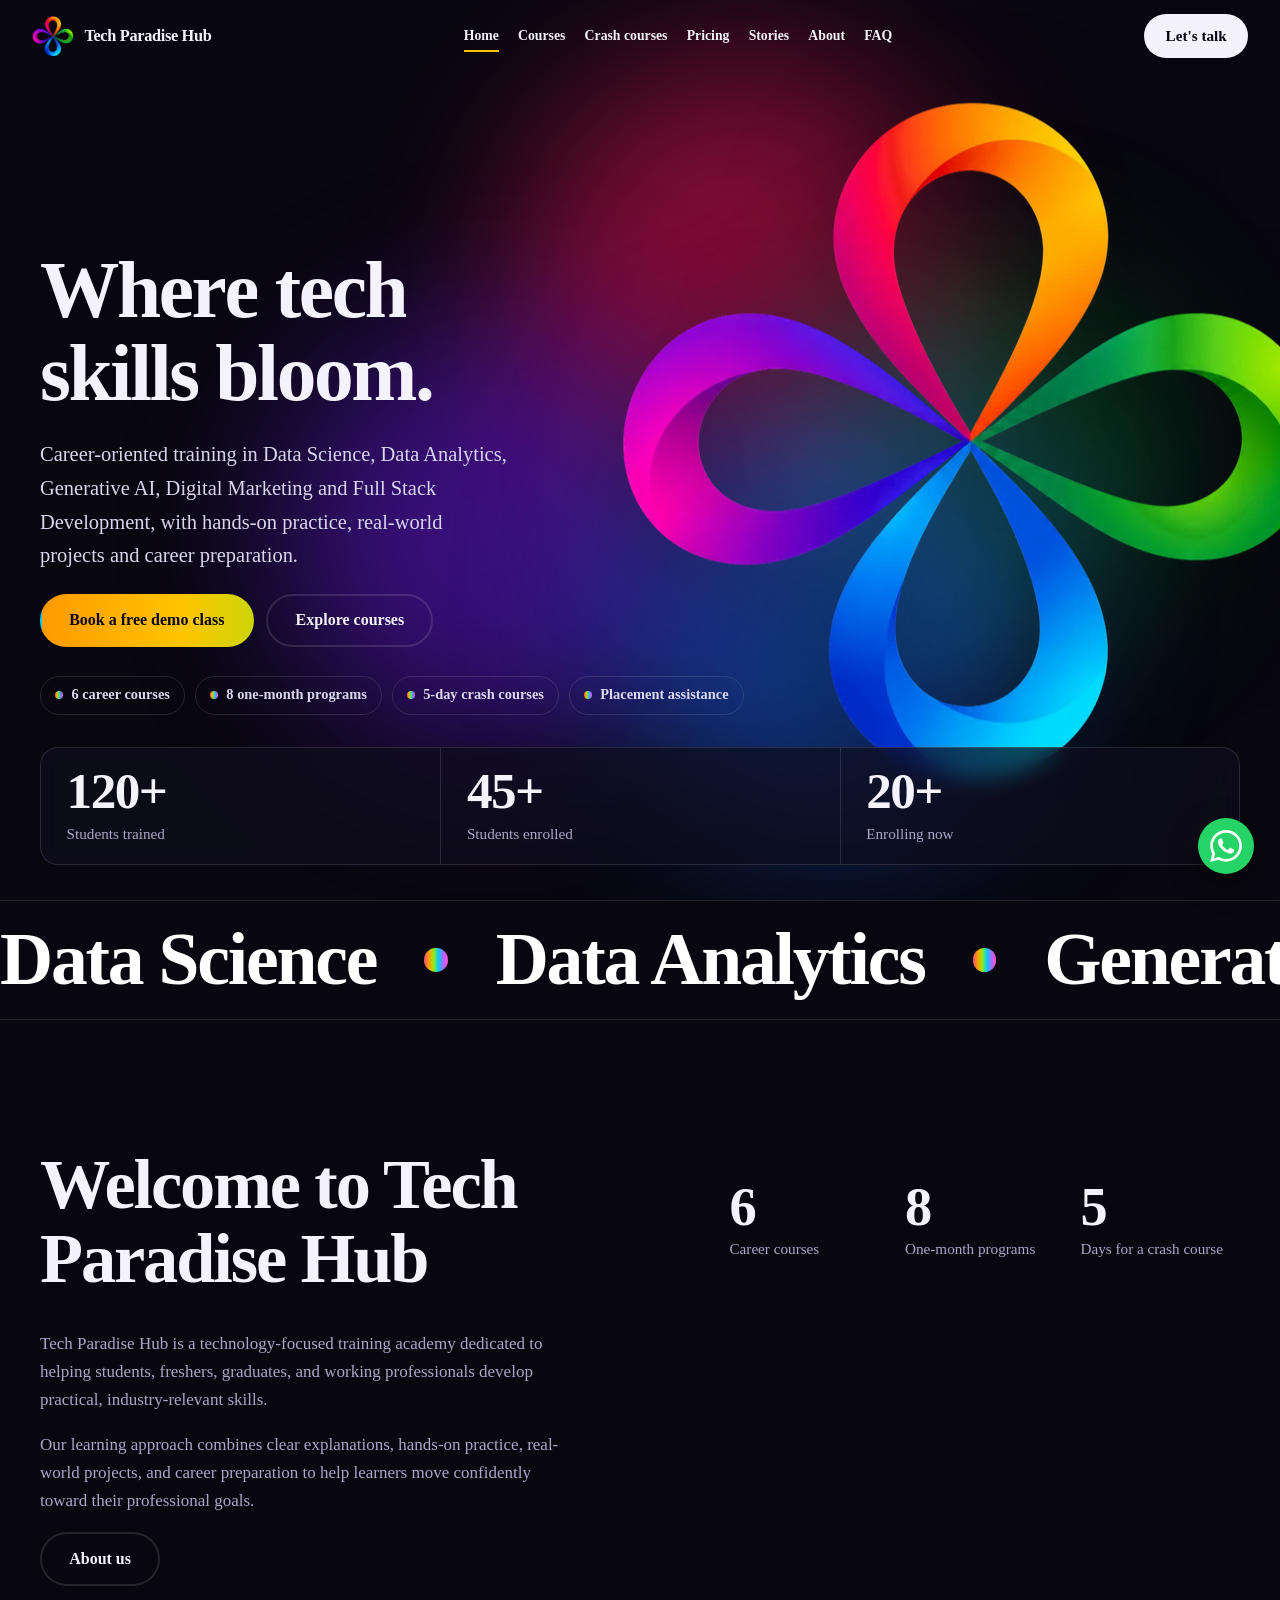
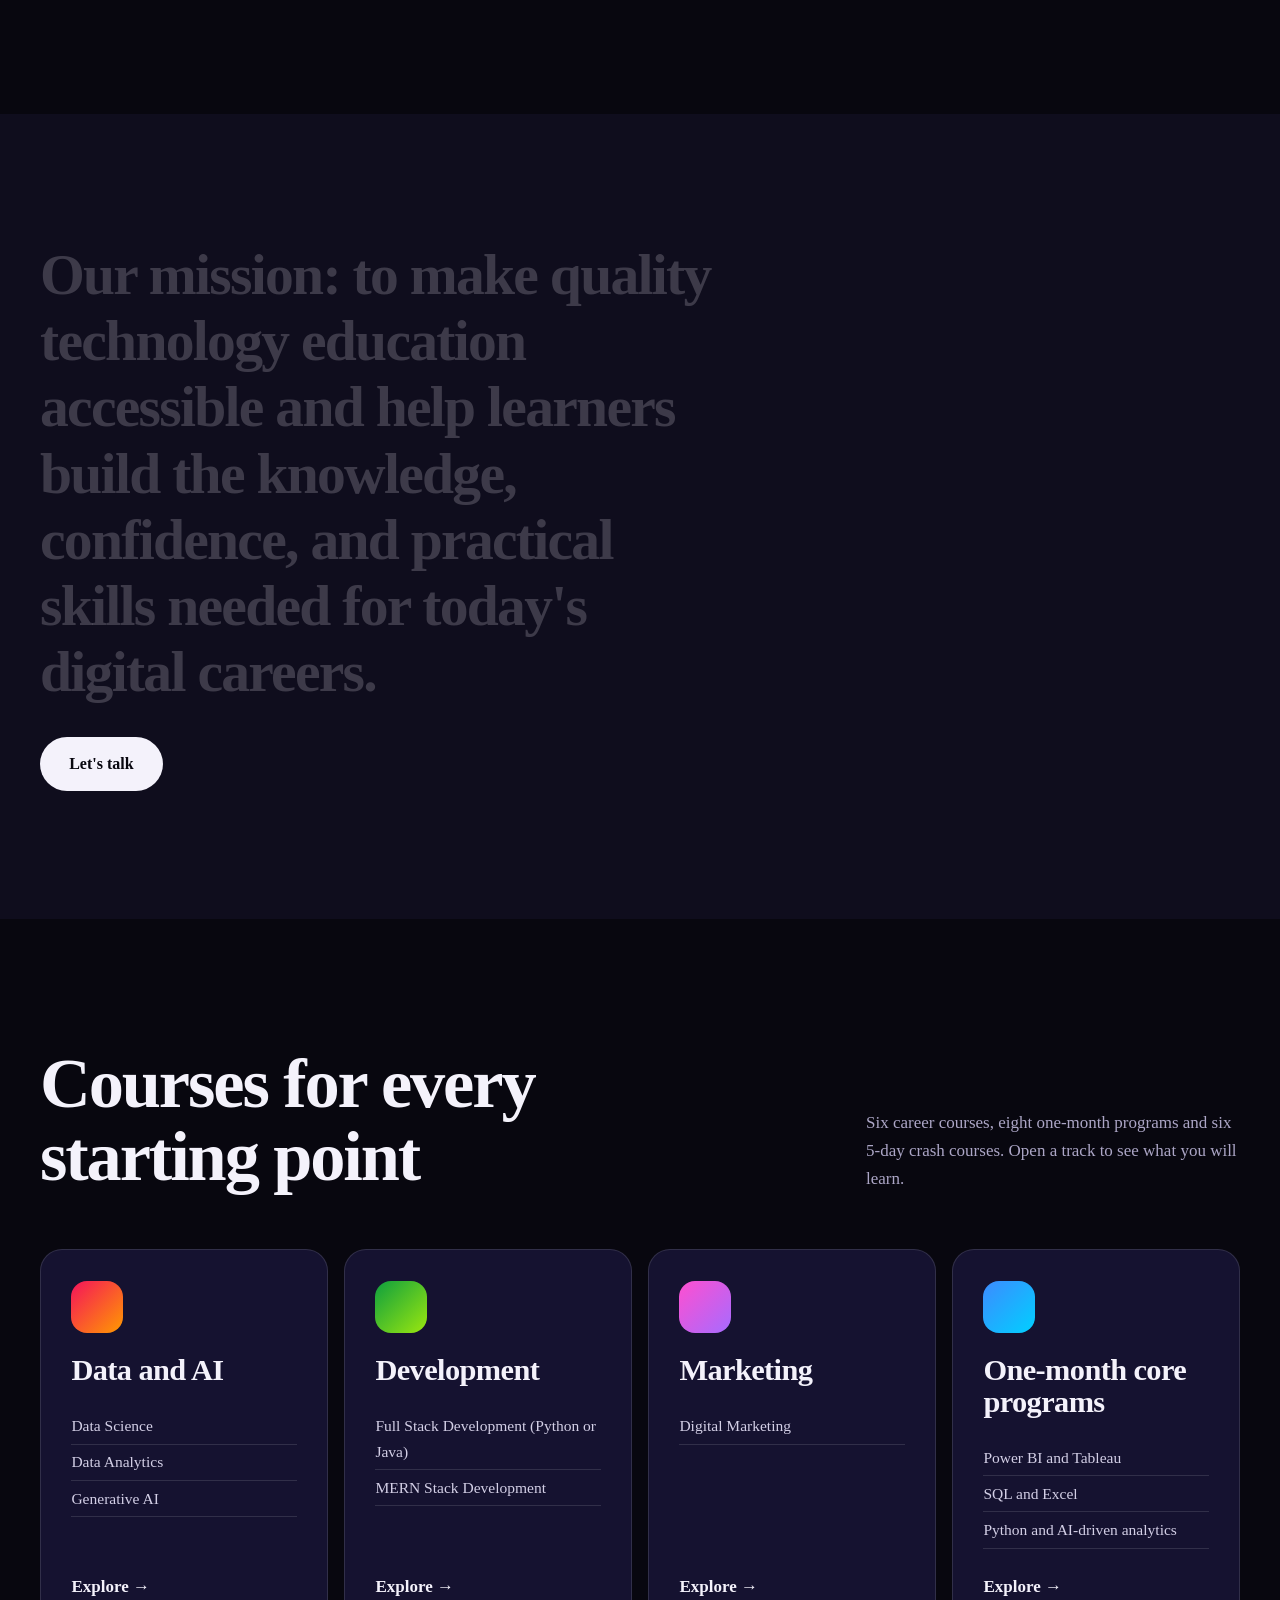
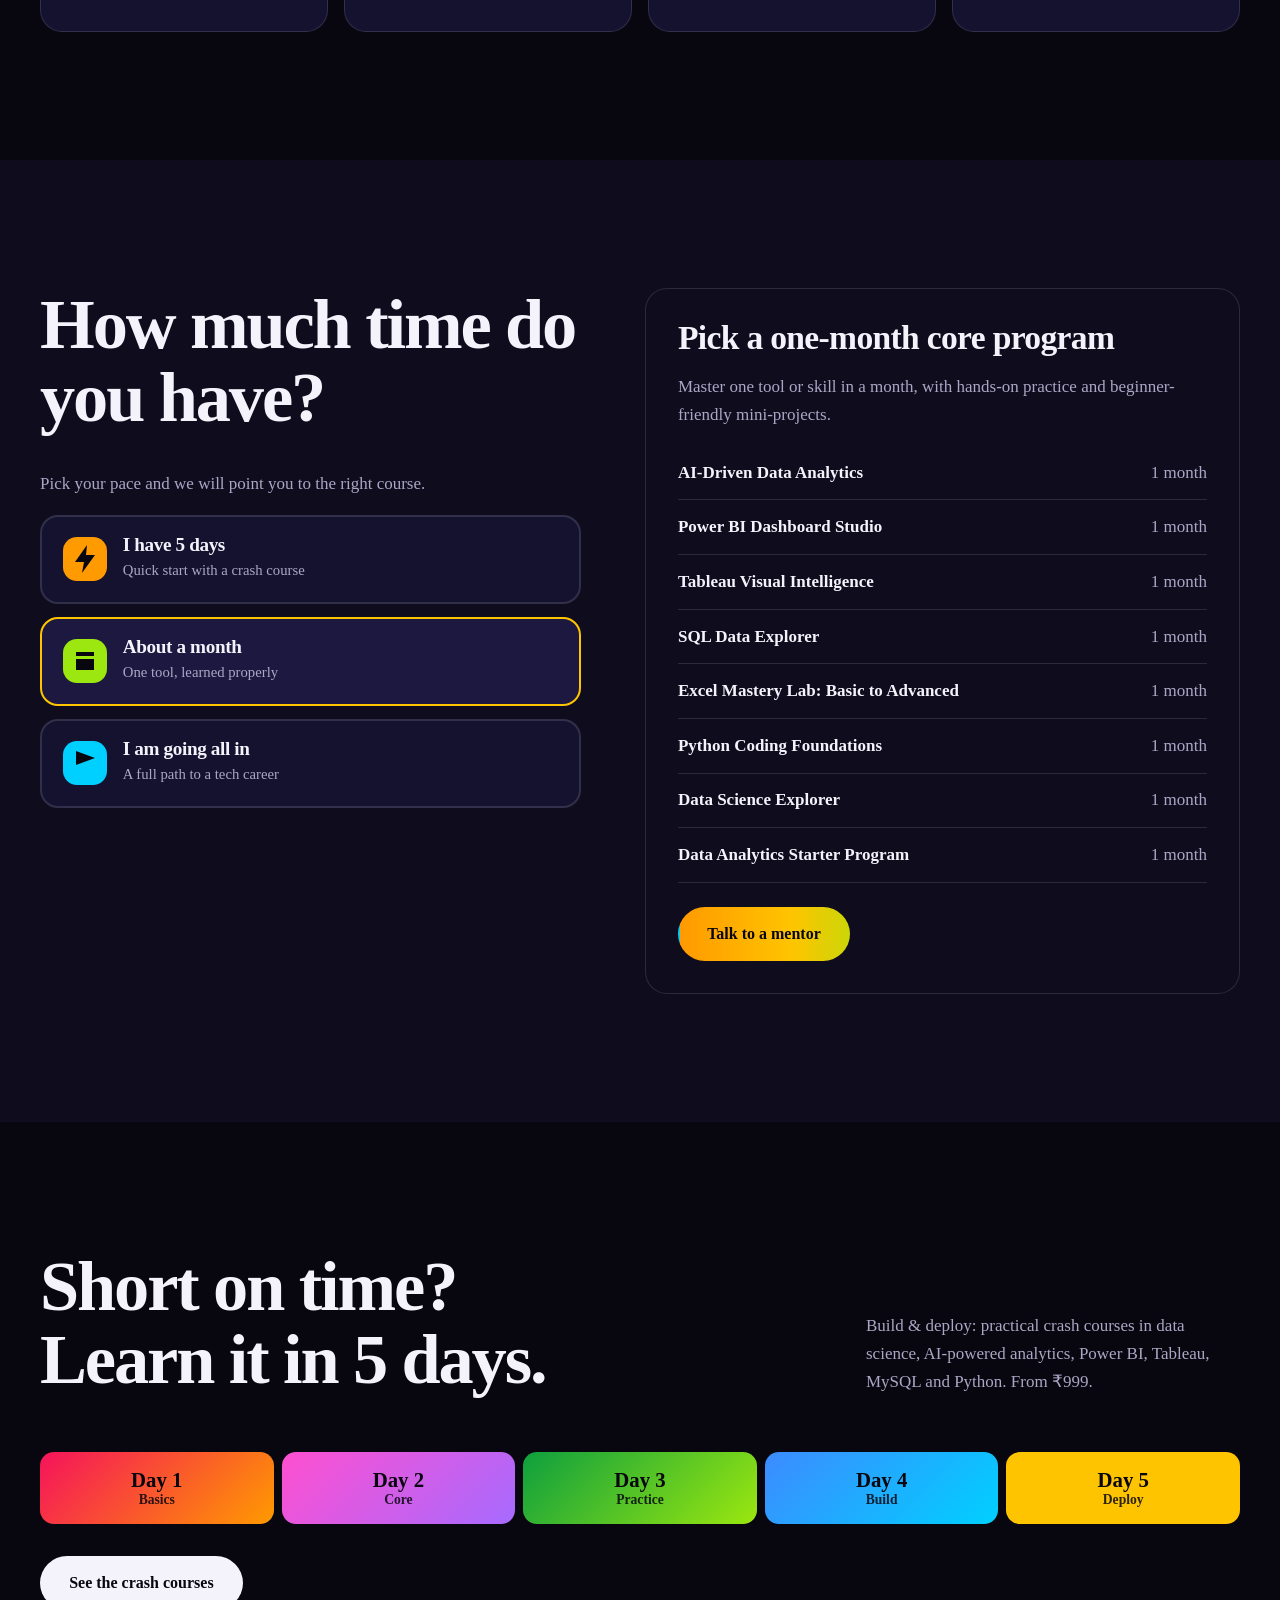
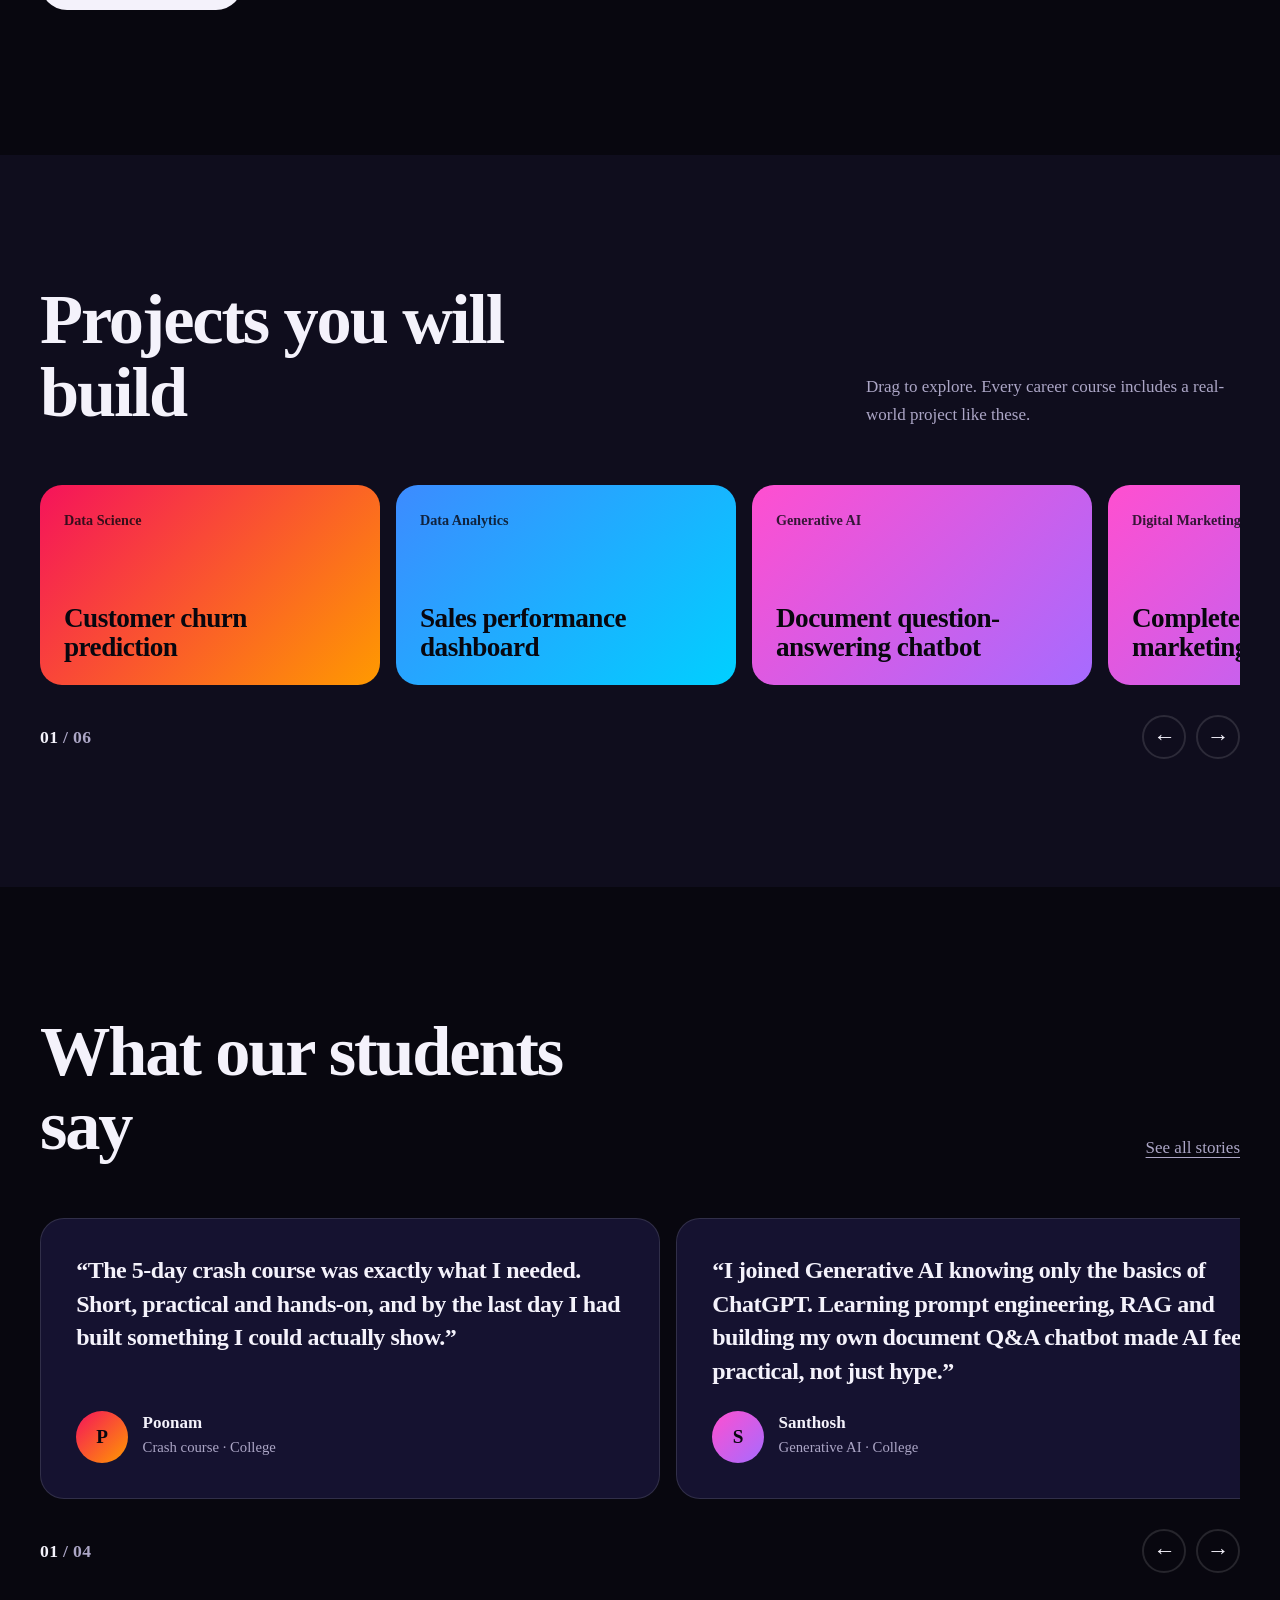
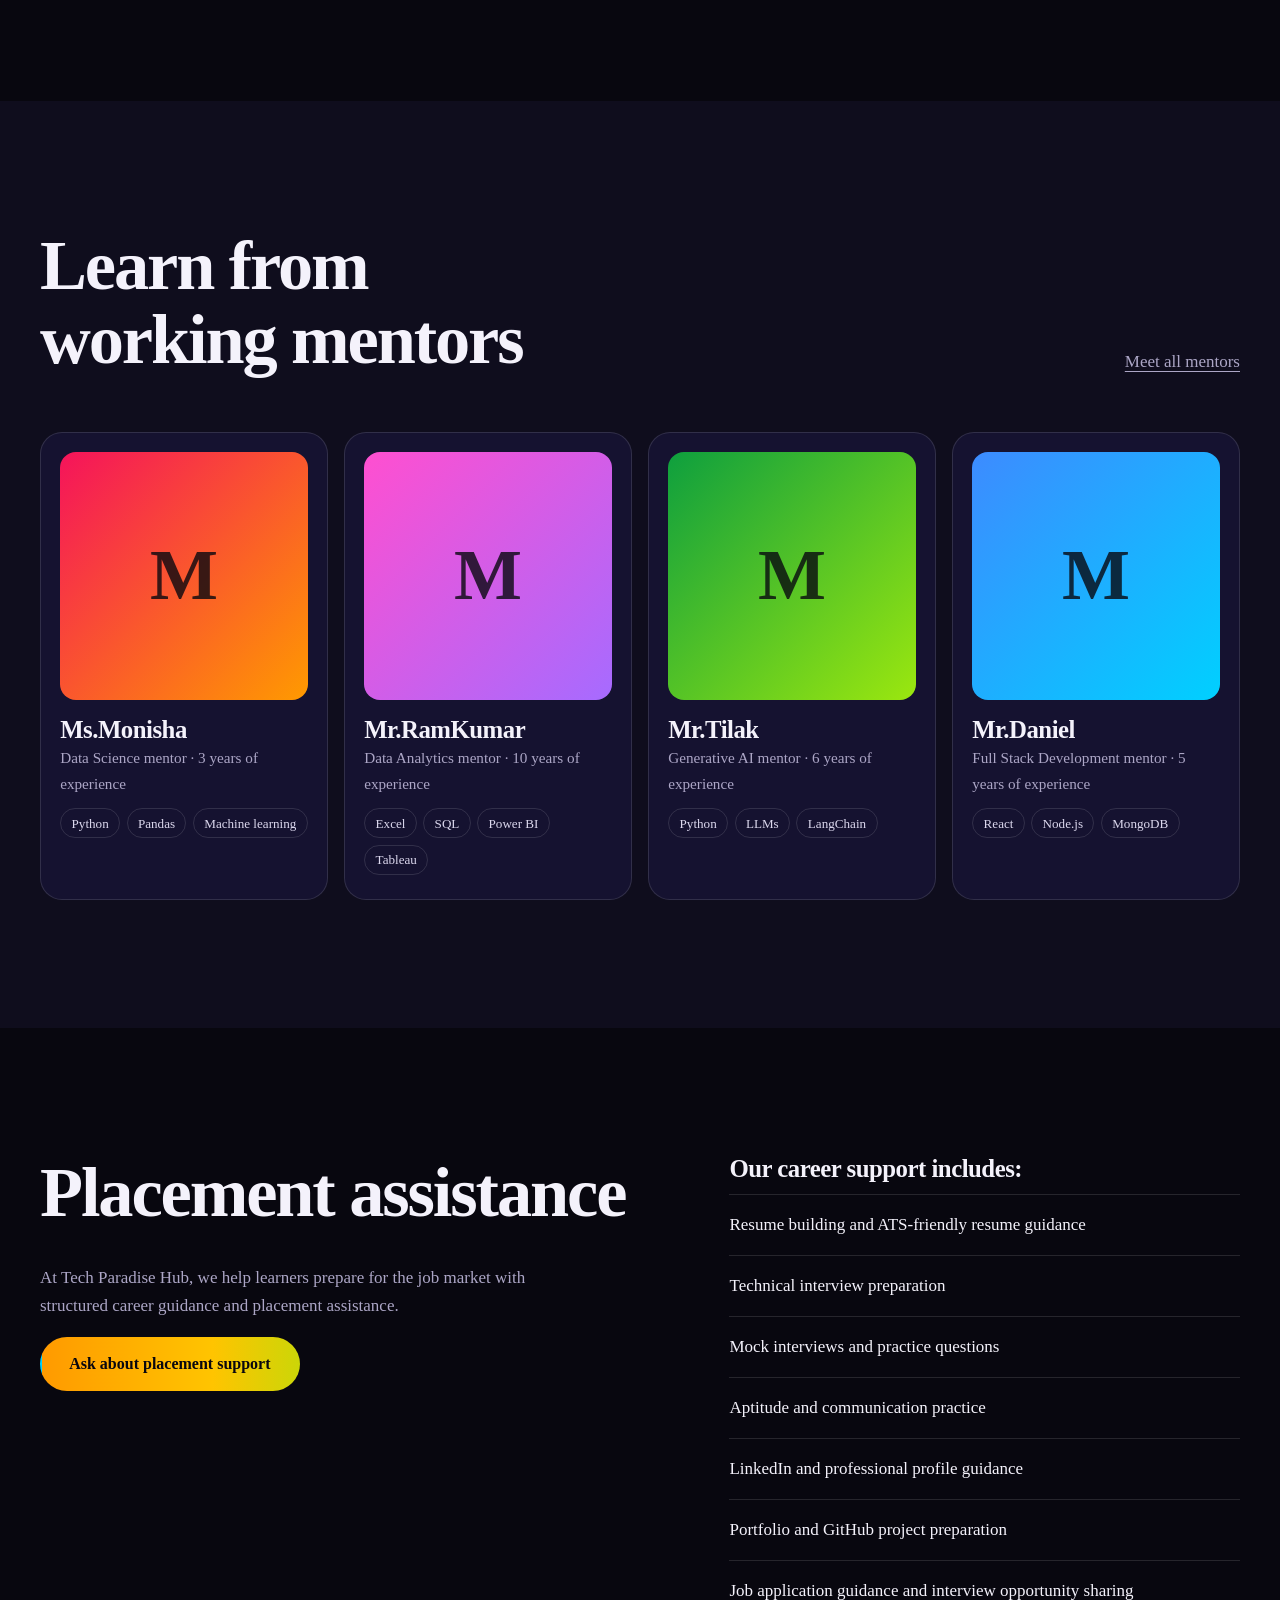
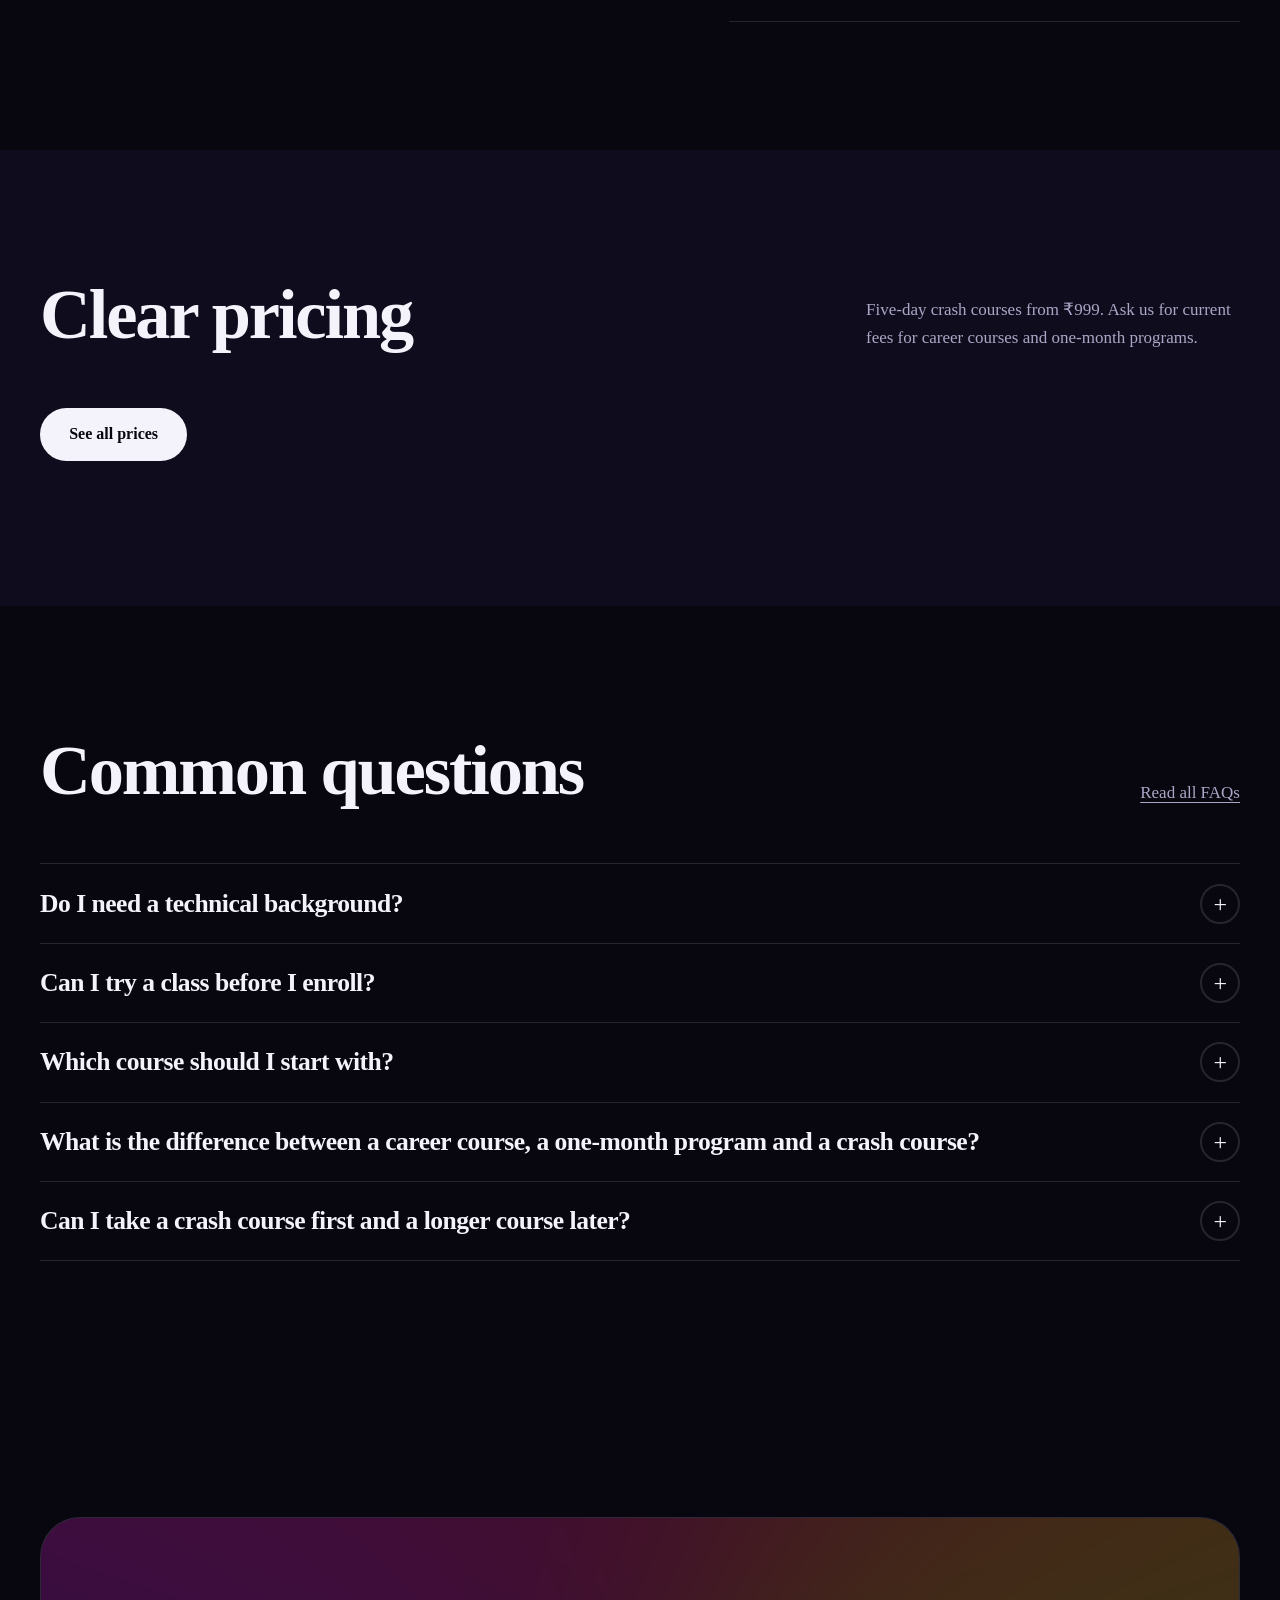
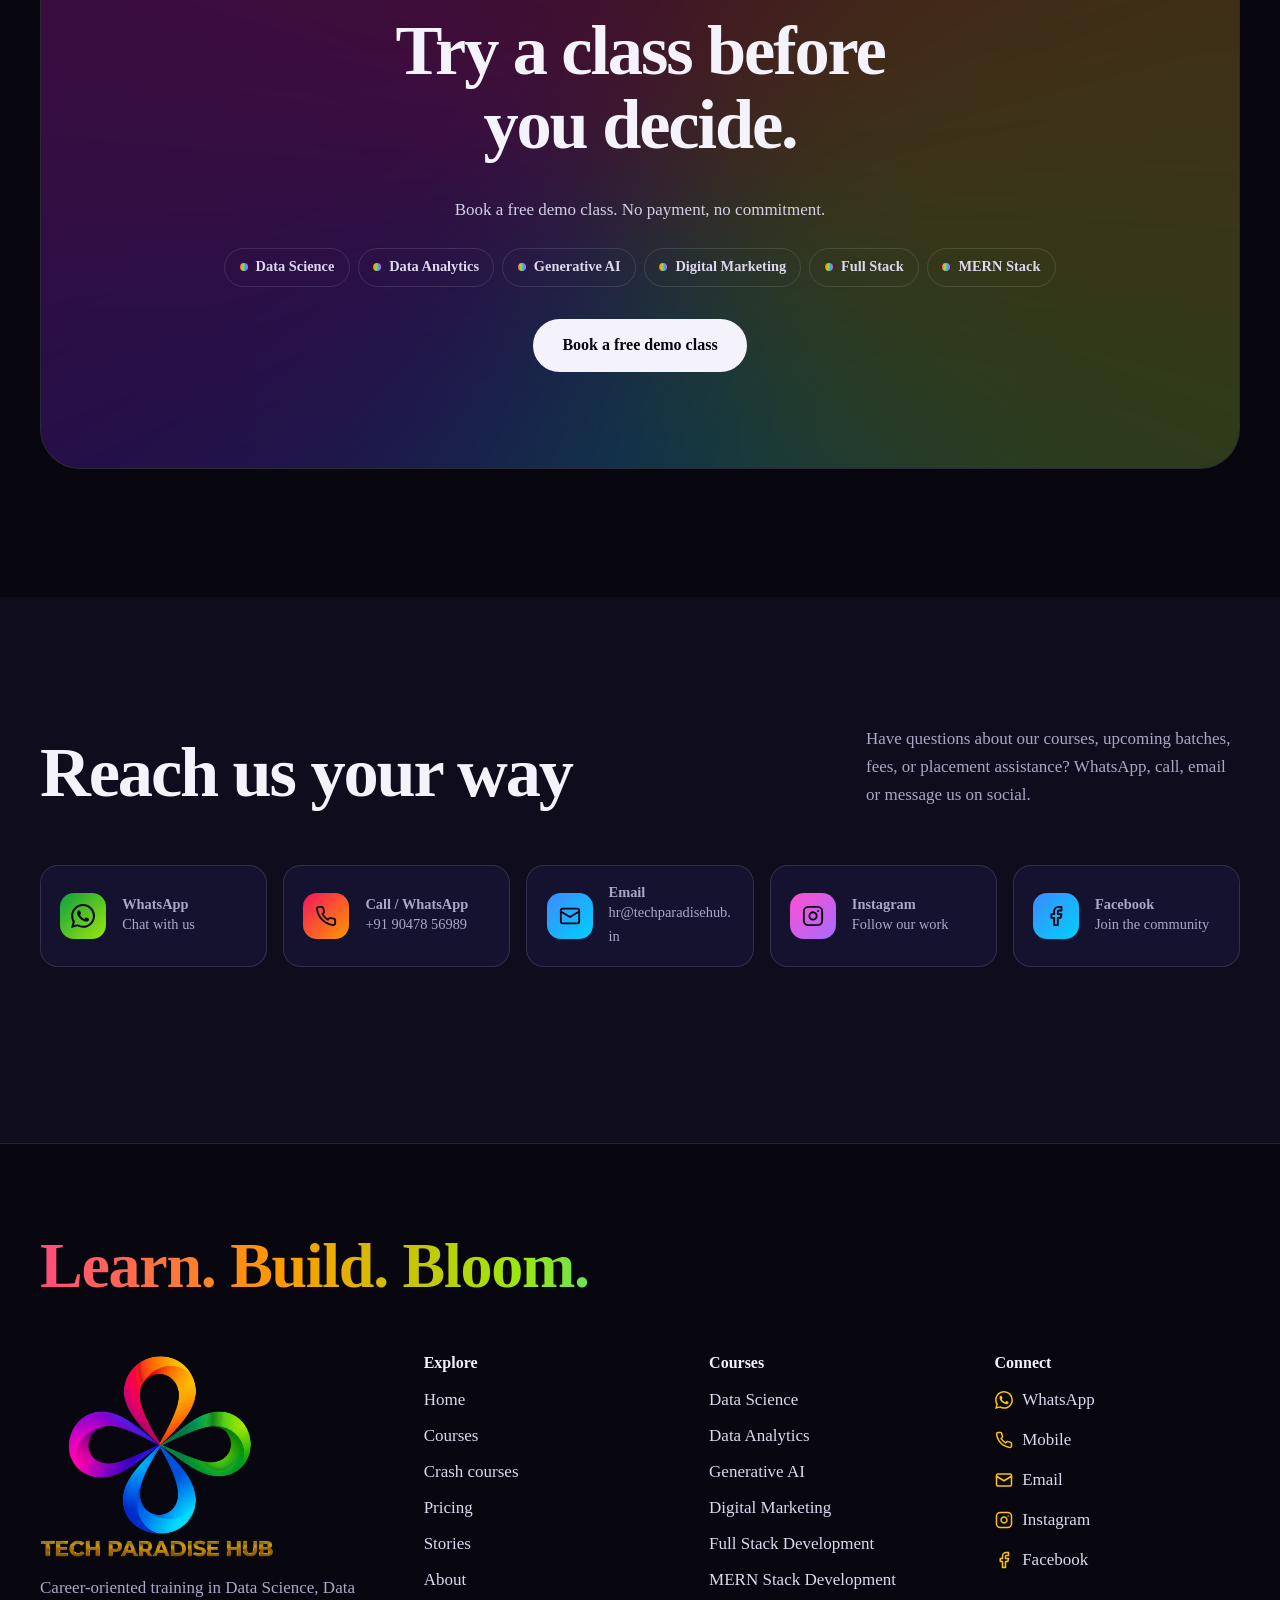
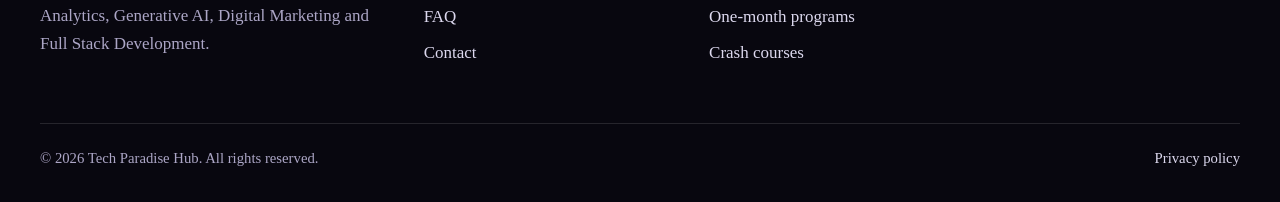
==== commit a646229a: "logo spinner design changes" ====
--- a/index.html
+++ b/index.html
@@ -17,13 +17,13 @@
 <link rel="preconnect" href="https://fonts.googleapis.com">
 <link rel="preconnect" href="https://fonts.gstatic.com" crossorigin>
 <link href="https://fonts.googleapis.com/css2?family=Merriweather:wght@400;700;900&display=swap" rel="stylesheet">
-<script>(function(d){d.classList.add("js");var n=false;try{n=sessionStorage.getItem("tph-nav")==="1";}catch(e){}if(!n)d.classList.add("no-curtain");})(document.documentElement);</script>
+<script>(function(d){d.classList.add("js");var n=false;try{n=sessionStorage.getItem("tph-nav")==="1";}catch(e){}if(!n)d.classList.add("no-curtain");d.style.setProperty("--spin-phase",-(Date.now()%1200)+"ms");})(document.documentElement);</script>
 <link rel="stylesheet" href="css/style.css">
 <script type="application/ld+json">{"@context":"https://schema.org","@type":"EducationalOrganization","name":"Tech Paradise Hub","url":"https://www.techparadisehub.in","logo":"https://www.techparadisehub.in/images/logo-full.png","telephone":"+91-90478-56989","email":"hr@techparadisehub.in","sameAs":["https://instagram.com/techparadisehub","https://www.facebook.com/profile.php?id=61595498963212"]}</script>
 
 </head>
 <body>
-<div class="curtain" aria-hidden="true"><i></i><i></i><i></i><i></i><img src="images/logo-mark.webp" width="190" height="181" alt=""></div>
+<div class="curtain" aria-hidden="true"><img src="images/logo-mark.webp" width="190" height="181" alt=""></div>
 <div class="cursor" aria-hidden="true"><div class="cursor-ring"><span></span></div></div>
 <a class="skip-link" href="#main">Skip to content</a>
 <header class="site-header">
@@ -174,7 +174,7 @@
 <div class="wrap">
 <div class="section-head"><h2 class="reveal">Common questions</h2><p class="reveal"><a href="faq.html">Read all FAQs</a></p></div>
 <details class="acc faq-item"><summary>Do I need a technical background?</summary><div class="acc-body"><p>No. Programs such as Python Coding Foundations, the Data Analytics Starter Program and the Python Code Starter crash course start from the basics. Our course options suit different experience levels, from students and freshers to working professionals.</p></div></details>
-<details class="acc faq-item"><summary>Can I try a class before I enrol?</summary><div class="acc-body"><p>Yes. Book a free demo class from the contact page or the “Let&#x27;s talk” button and we will confirm a slot by email.</p></div></details>
+<details class="acc faq-item"><summary>Can I try a class before I enroll?</summary><div class="acc-body"><p>Yes. Book a free demo class from the contact page or the “Let&#x27;s talk” button and we will confirm a slot by email.</p></div></details>
 <details class="acc faq-item"><summary>Which course should I start with?</summary><div class="acc-body"><p>If you are new to tech, start with Python Coding Foundations, Excel Mastery Lab or the Data Analytics Starter Program. For an analyst role, Data Analytics covers Excel, SQL, Python, Power BI and Tableau. Interested in AI, marketing or web development? Look at Generative AI, Digital Marketing, Full Stack or MERN Stack Development. Tell us your goal and we will suggest a path.</p></div></details>
 <details class="acc faq-item"><summary>What is the difference between a career course, a one-month program and a crash course?</summary><div class="acc-body"><p>Career courses cover a field in depth and end with a portfolio project. One-month core programs focus on one tool or skill, such as Power BI, Tableau, SQL, Excel or Python. Crash courses cover the essentials of a subject in five days.</p></div></details>
 <details class="acc faq-item"><summary>Can I take a crash course first and a longer course later?</summary><div class="acc-body"><p>Yes. Many learners start with a crash course to test the subject, then continue with a one-month program or a career course. Ask us about upcoming batches.</p></div></details>
--- a/css/style.css
+++ b/css/style.css
@@ -61,19 +61,13 @@
 
 /* ---------- Page curtain / preloader ---------- */
 .curtain { position: fixed; inset: 0; z-index: 1000; display: none; pointer-events: none; }
-.js .curtain { display: grid; grid-template-columns: repeat(4, 1fr); animation: failsafe 0s 5s forwards; }
+.js .curtain { display: block; background: var(--bg); opacity: 1; visibility: visible; transition: opacity .4s ease, visibility 0s; animation: failsafe 0s 5s forwards; }
 @keyframes failsafe { to { visibility: hidden; } }
-.curtain i { display: block; transform: translateY(0); transition: transform .8s cubic-bezier(.76, 0, .24, 1); }
-.curtain i:nth-child(1) { background: var(--g-red); transition-delay: 0s; }
-.curtain i:nth-child(2) { background: var(--g-purple); transition-delay: .06s; }
-.curtain i:nth-child(3) { background: var(--g-green); transition-delay: .12s; }
-.curtain i:nth-child(4) { background: var(--g-blue); transition-delay: .18s; }
-.curtain.is-ready i { transform: translateY(-101%); }
+.curtain.is-ready { opacity: 0; visibility: hidden; transition: opacity .4s ease, visibility 0s .4s; }
 /* Direct page loads skip the curtain (html.no-curtain is set in <head>); it only plays on in-site navigation */
 .no-curtain .curtain { display: none; }
-.curtain img { position: absolute; left: 50%; top: 50%; width: clamp(120px, 34vw, 190px); height: auto; aspect-ratio: 720 / 684; object-fit: contain; transform: translate(-50%, -50%); filter: drop-shadow(0 8px 30px rgba(0,0,0,.4)); animation: bloom 1.2s ease-in-out infinite alternate; }
-.curtain.is-ready img { opacity: 0; transition: opacity .25s; }
-@keyframes bloom { from { transform: translate(-50%, -50%) scale(.9) rotate(-6deg); } to { transform: translate(-50%, -50%) scale(1.05) rotate(6deg); } }
+.curtain img { position: absolute; left: 50%; top: 50%; width: clamp(120px, 34vw, 190px); height: auto; aspect-ratio: 720 / 684; object-fit: contain; transform: translate(-50%, -50%); animation: curtain-spin 1.2s linear infinite; animation-delay: var(--spin-phase, 0s); will-change: transform; backface-visibility: hidden; }
+@keyframes curtain-spin { from { transform: translate(-50%, -50%) rotate(0deg); } to { transform: translate(-50%, -50%) rotate(360deg); } }
 
 /* ---------- Custom cursor ---------- */
 .cursor { position: fixed; left: 0; top: 0; width: 0; height: 0; z-index: 900; pointer-events: none; display: none; }
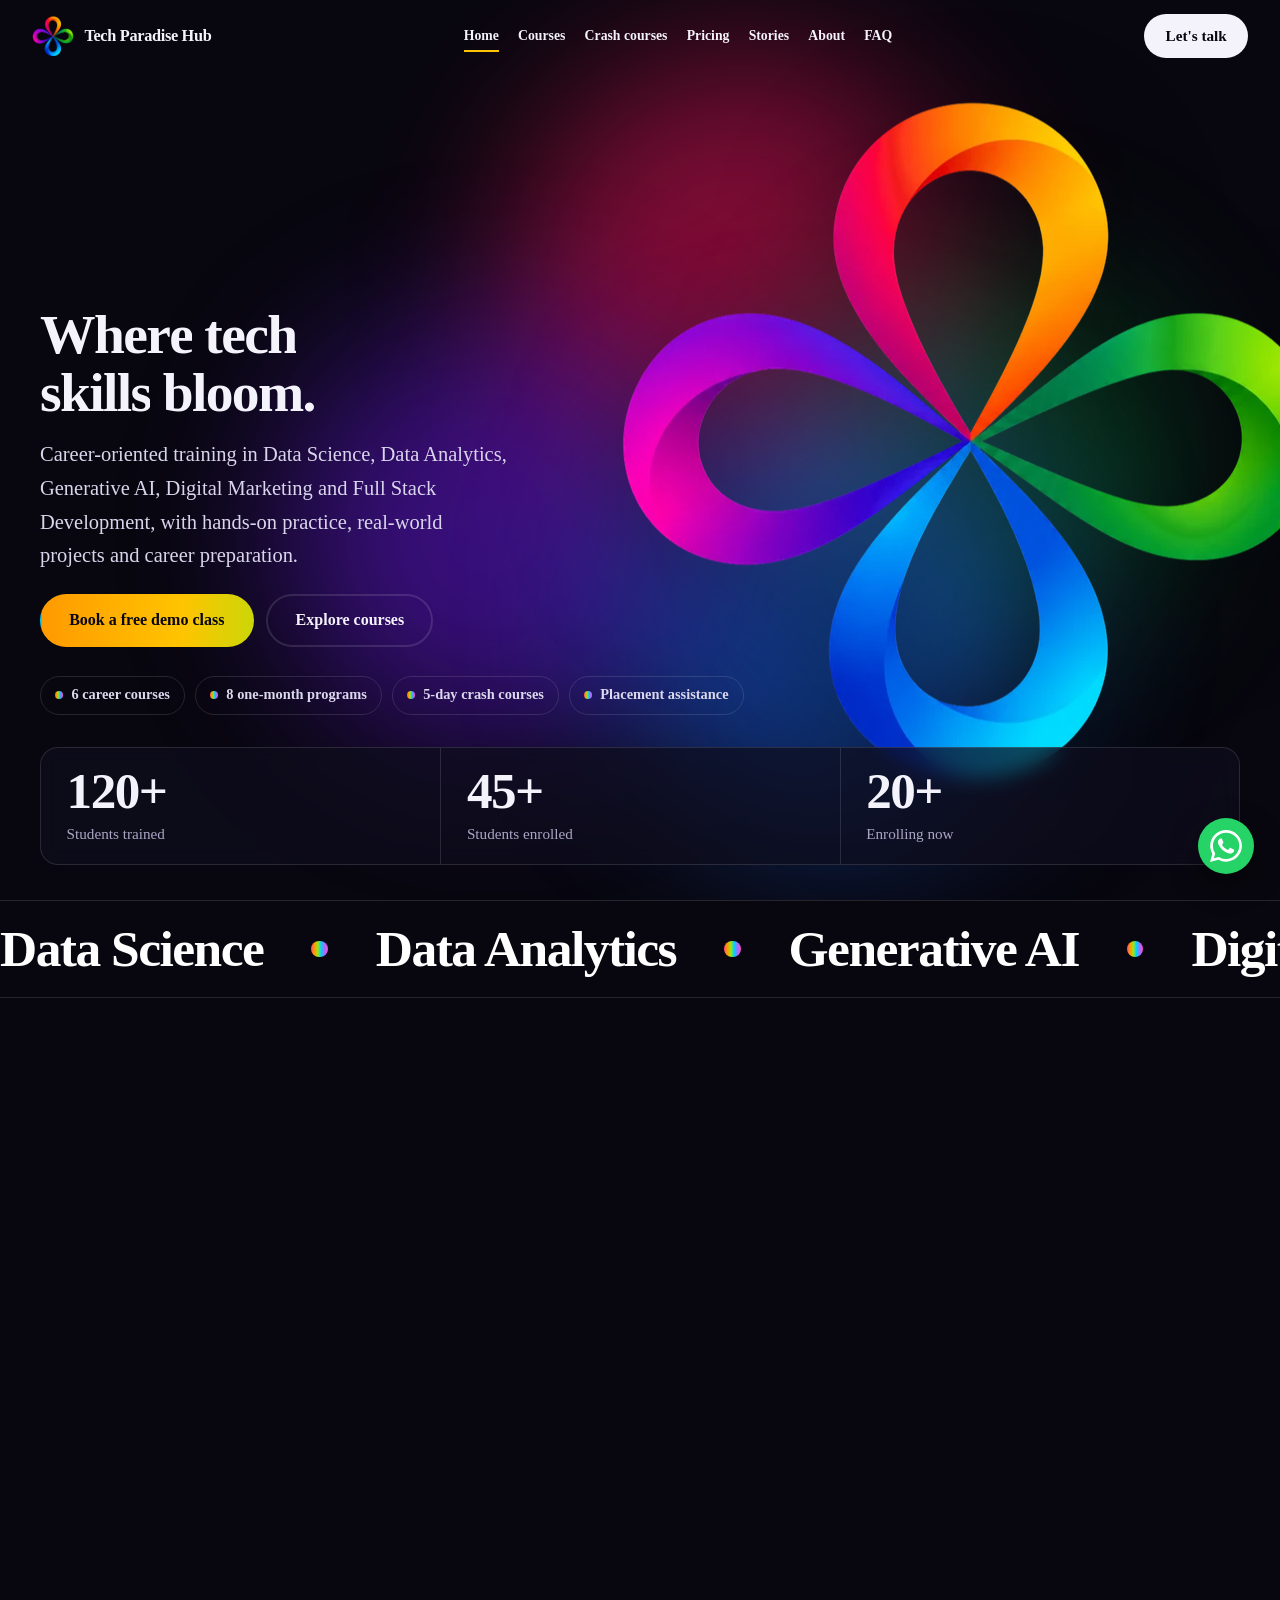
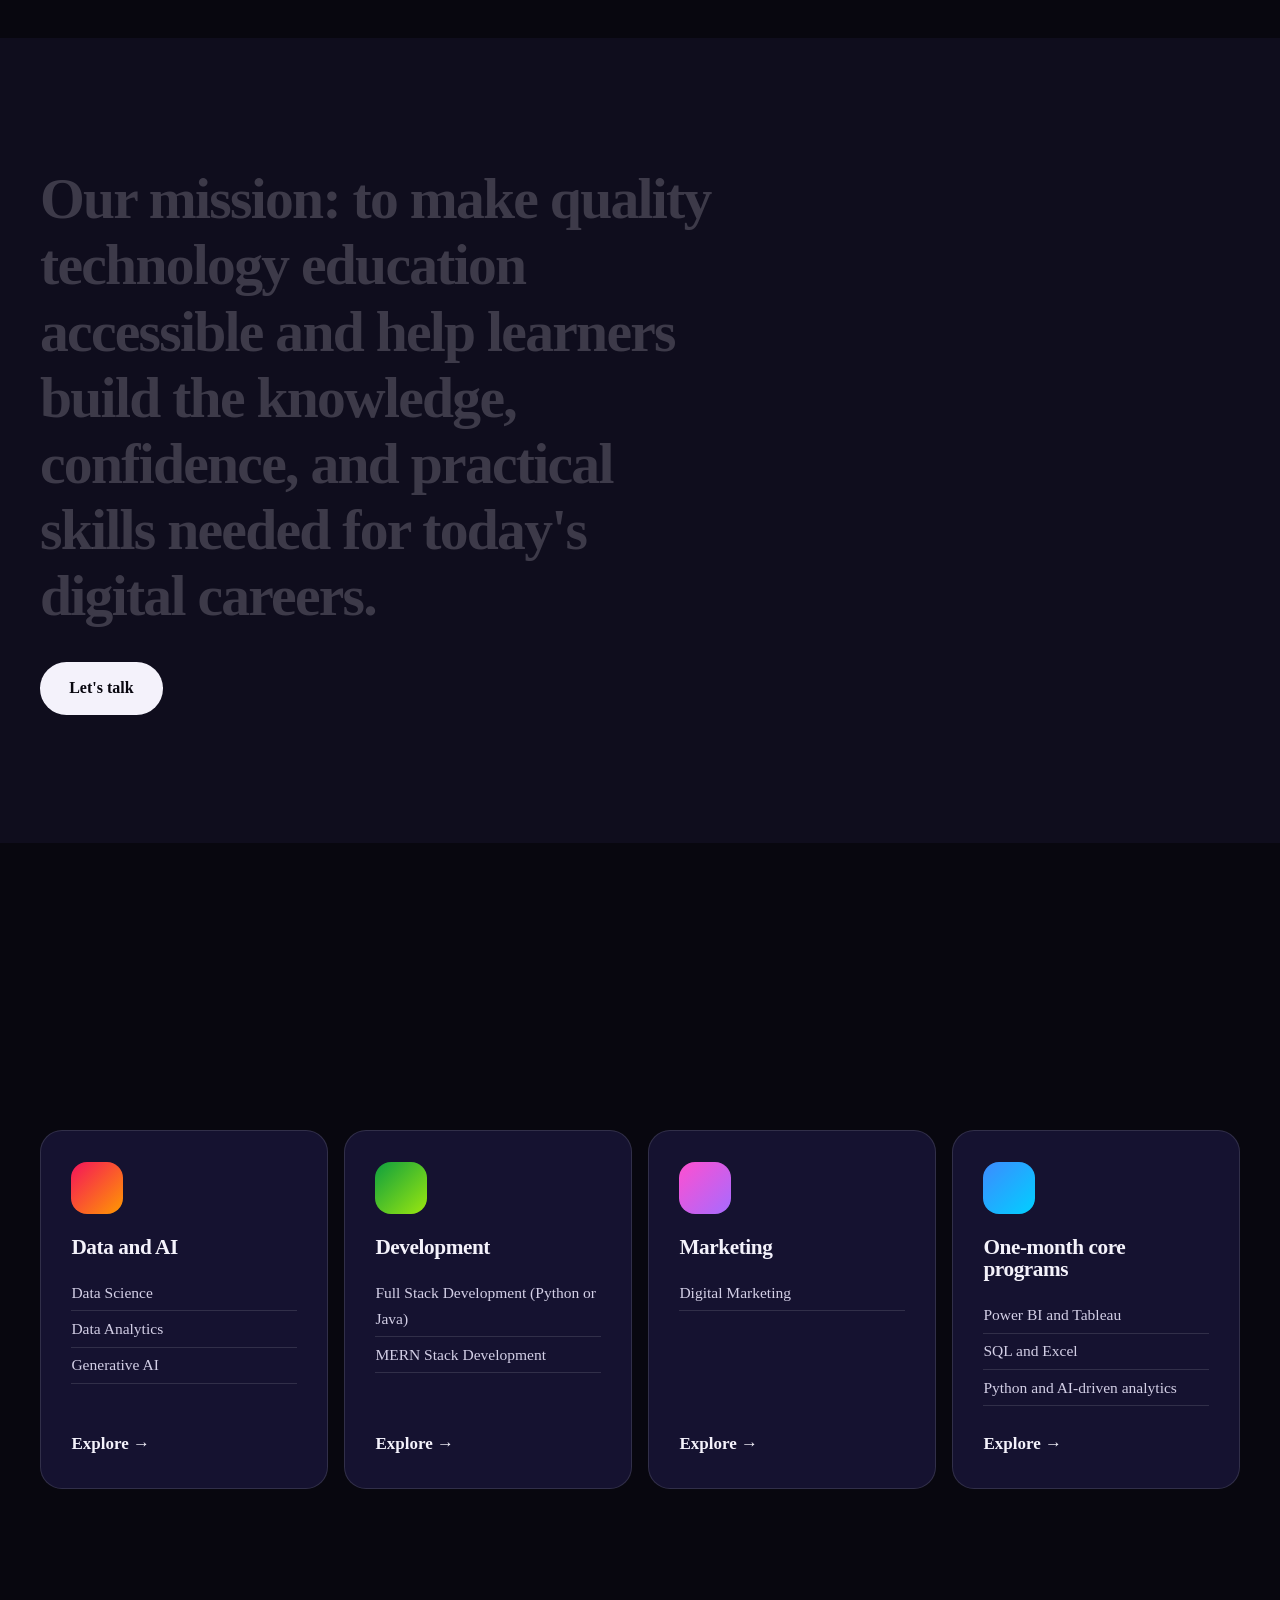
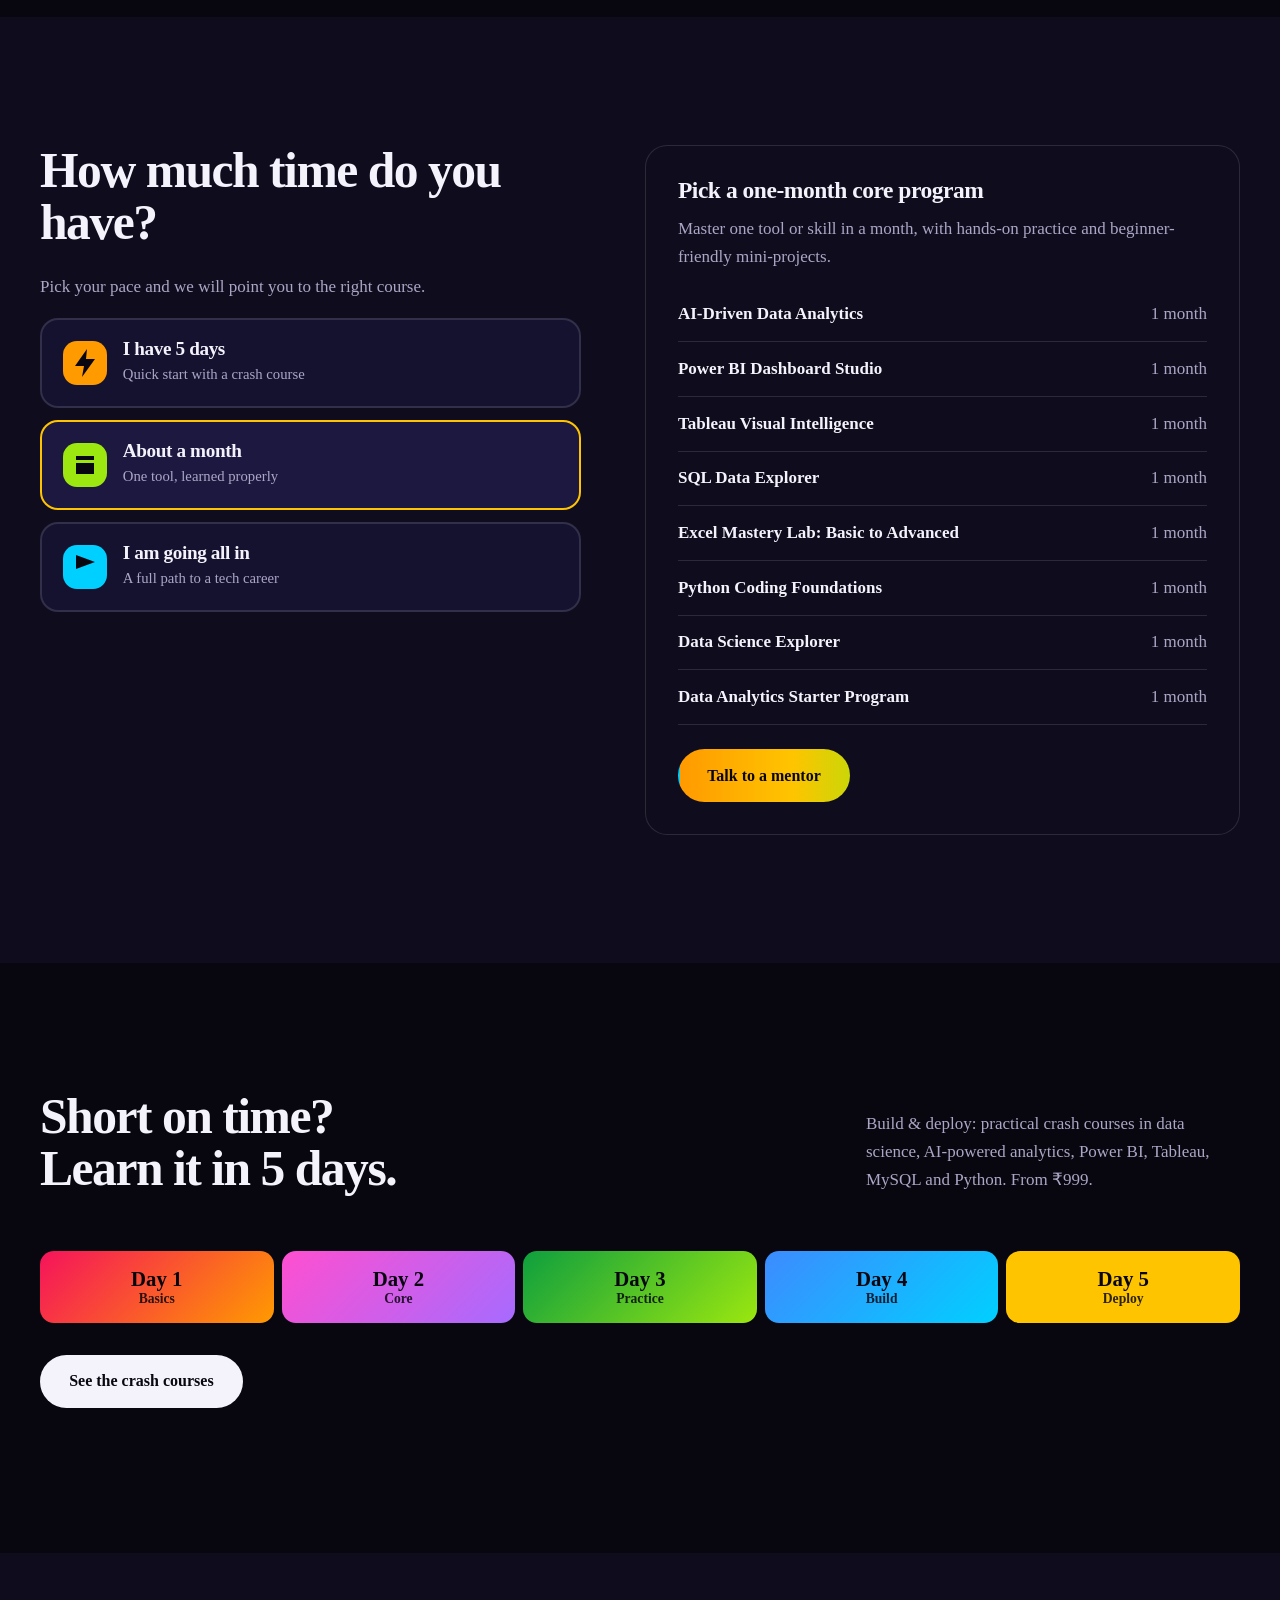
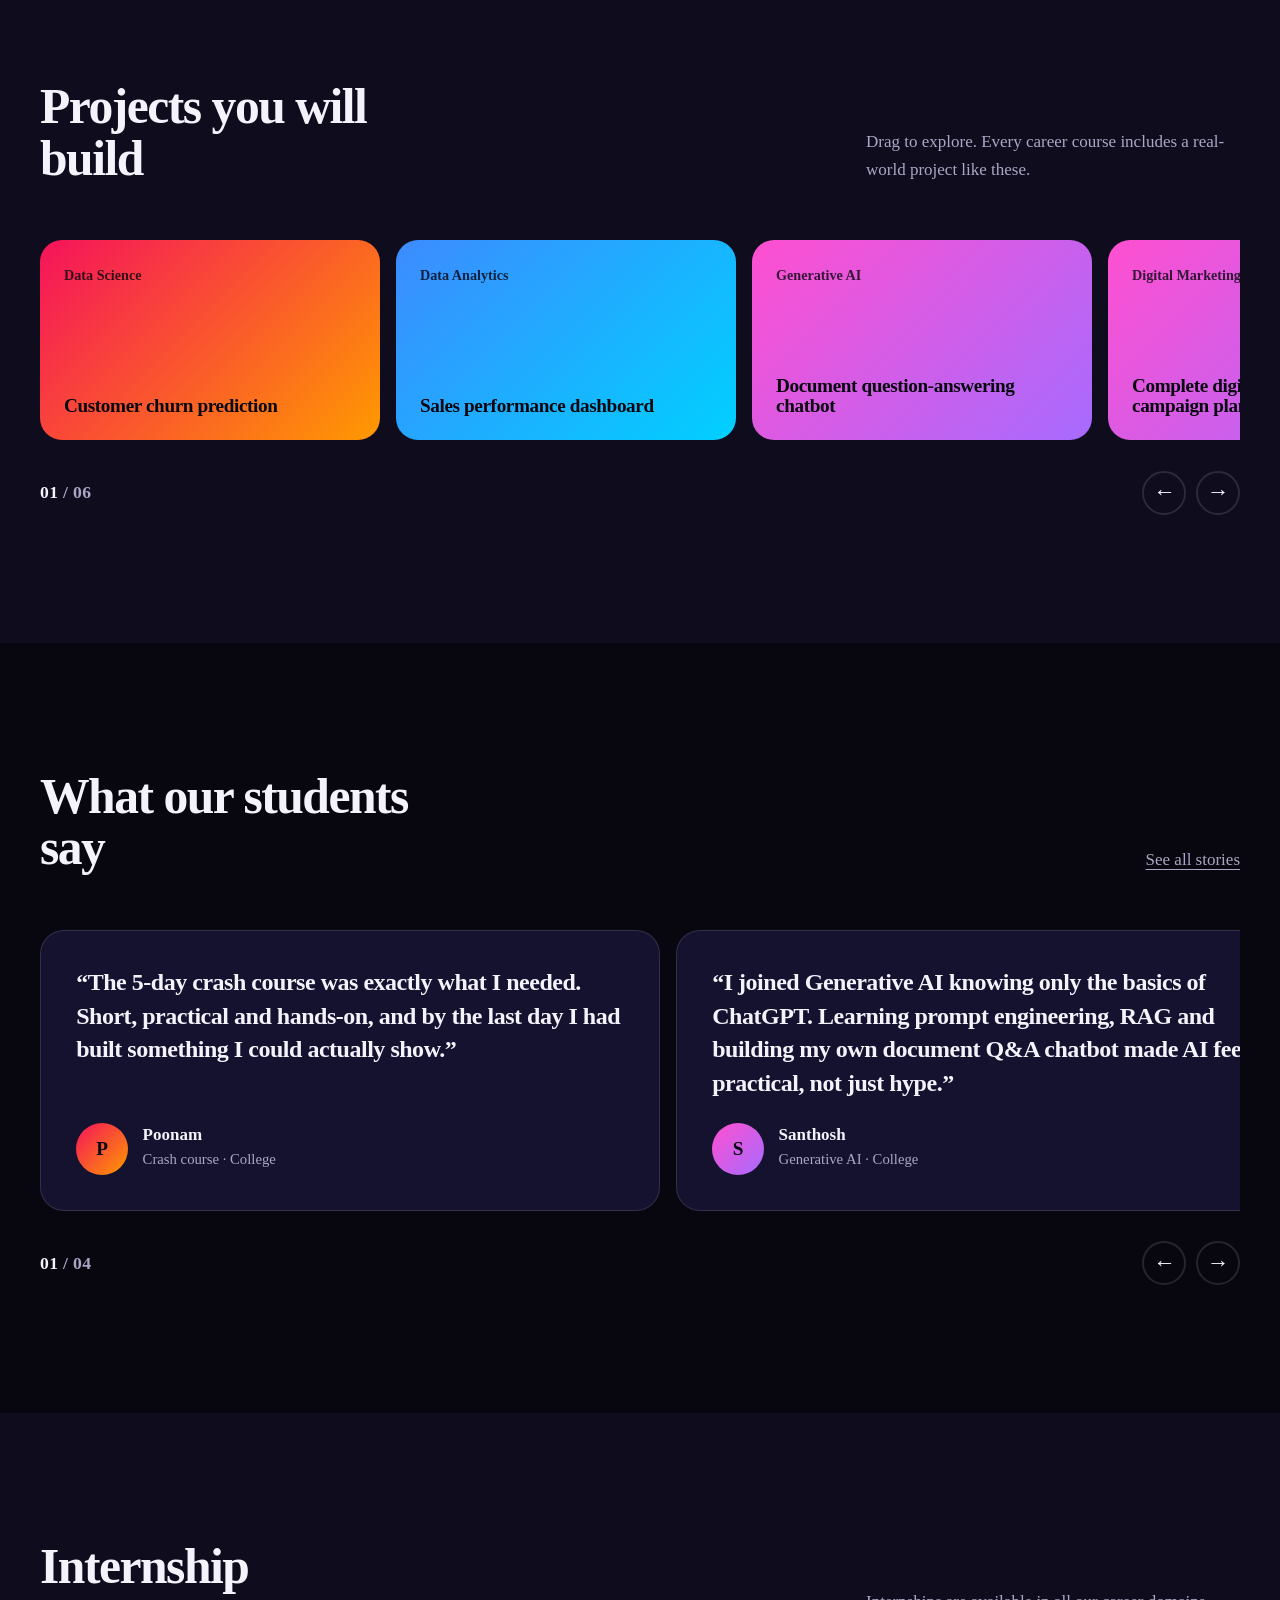
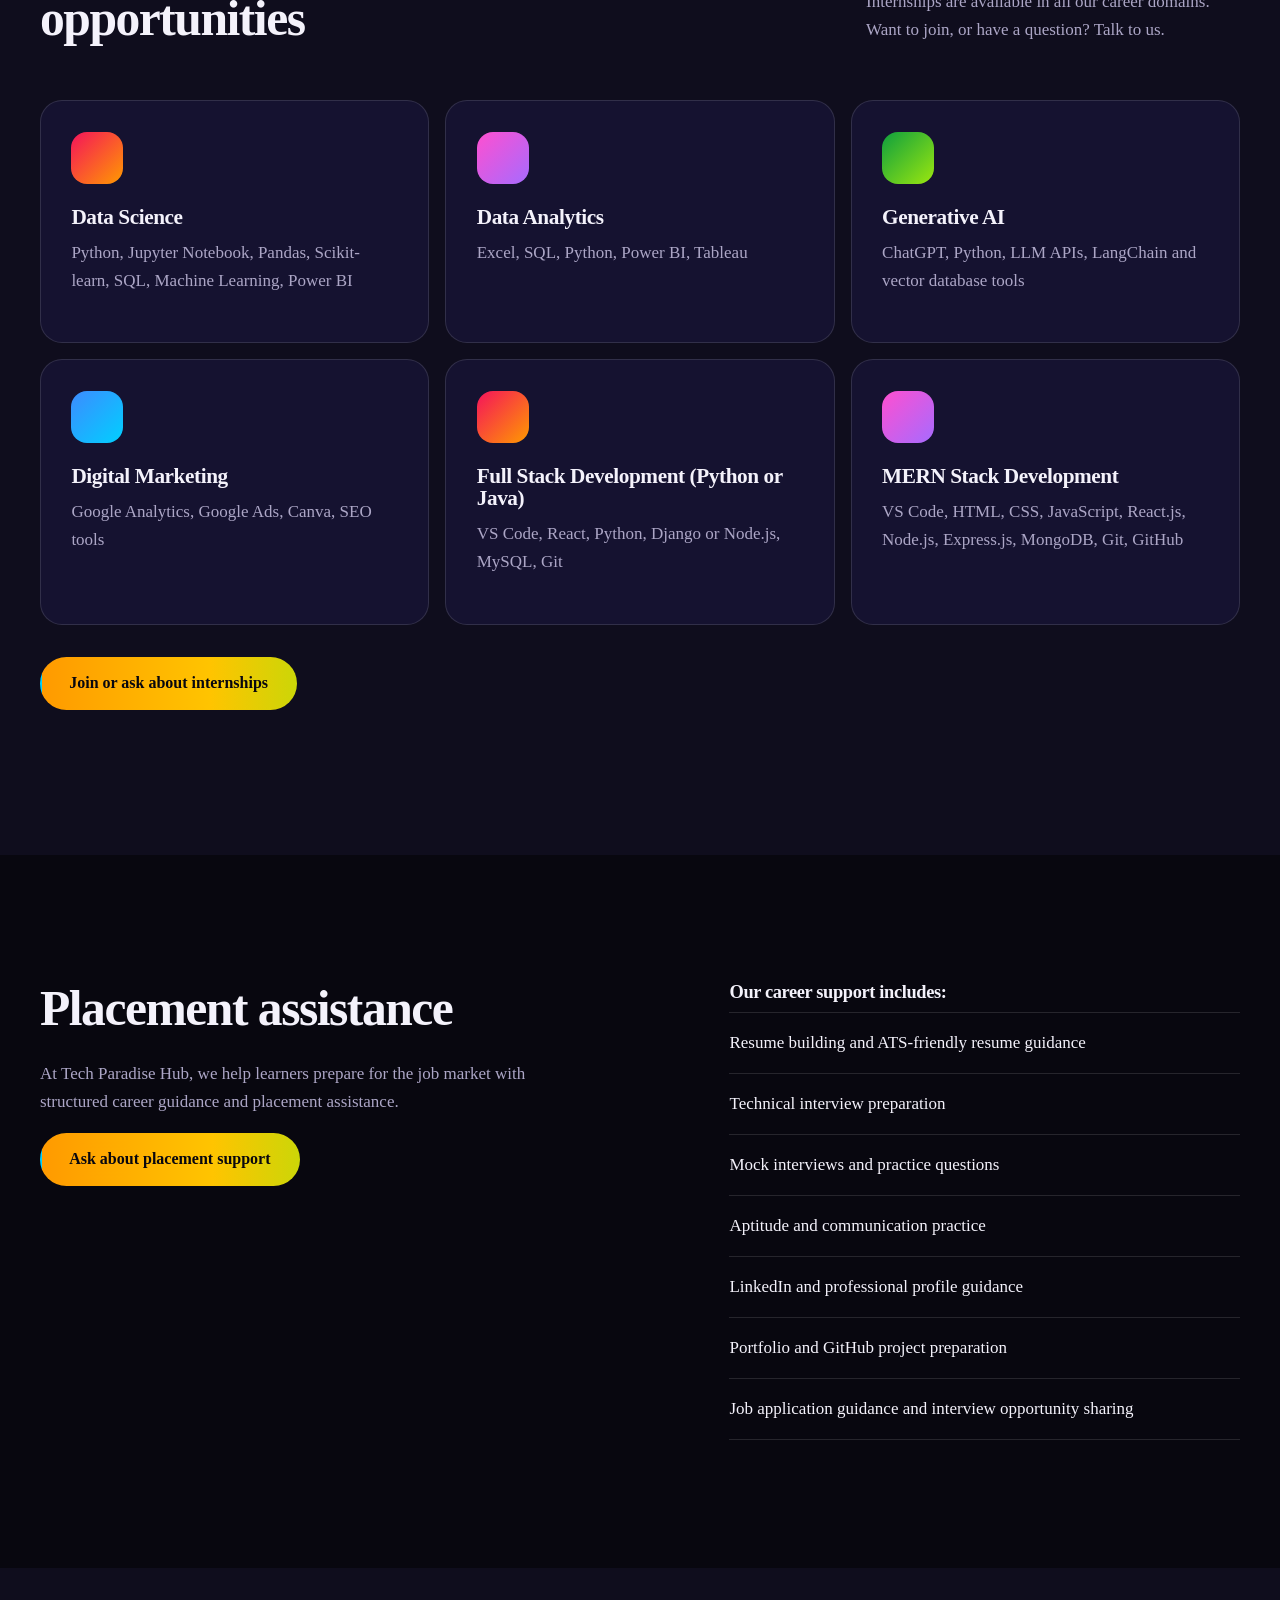
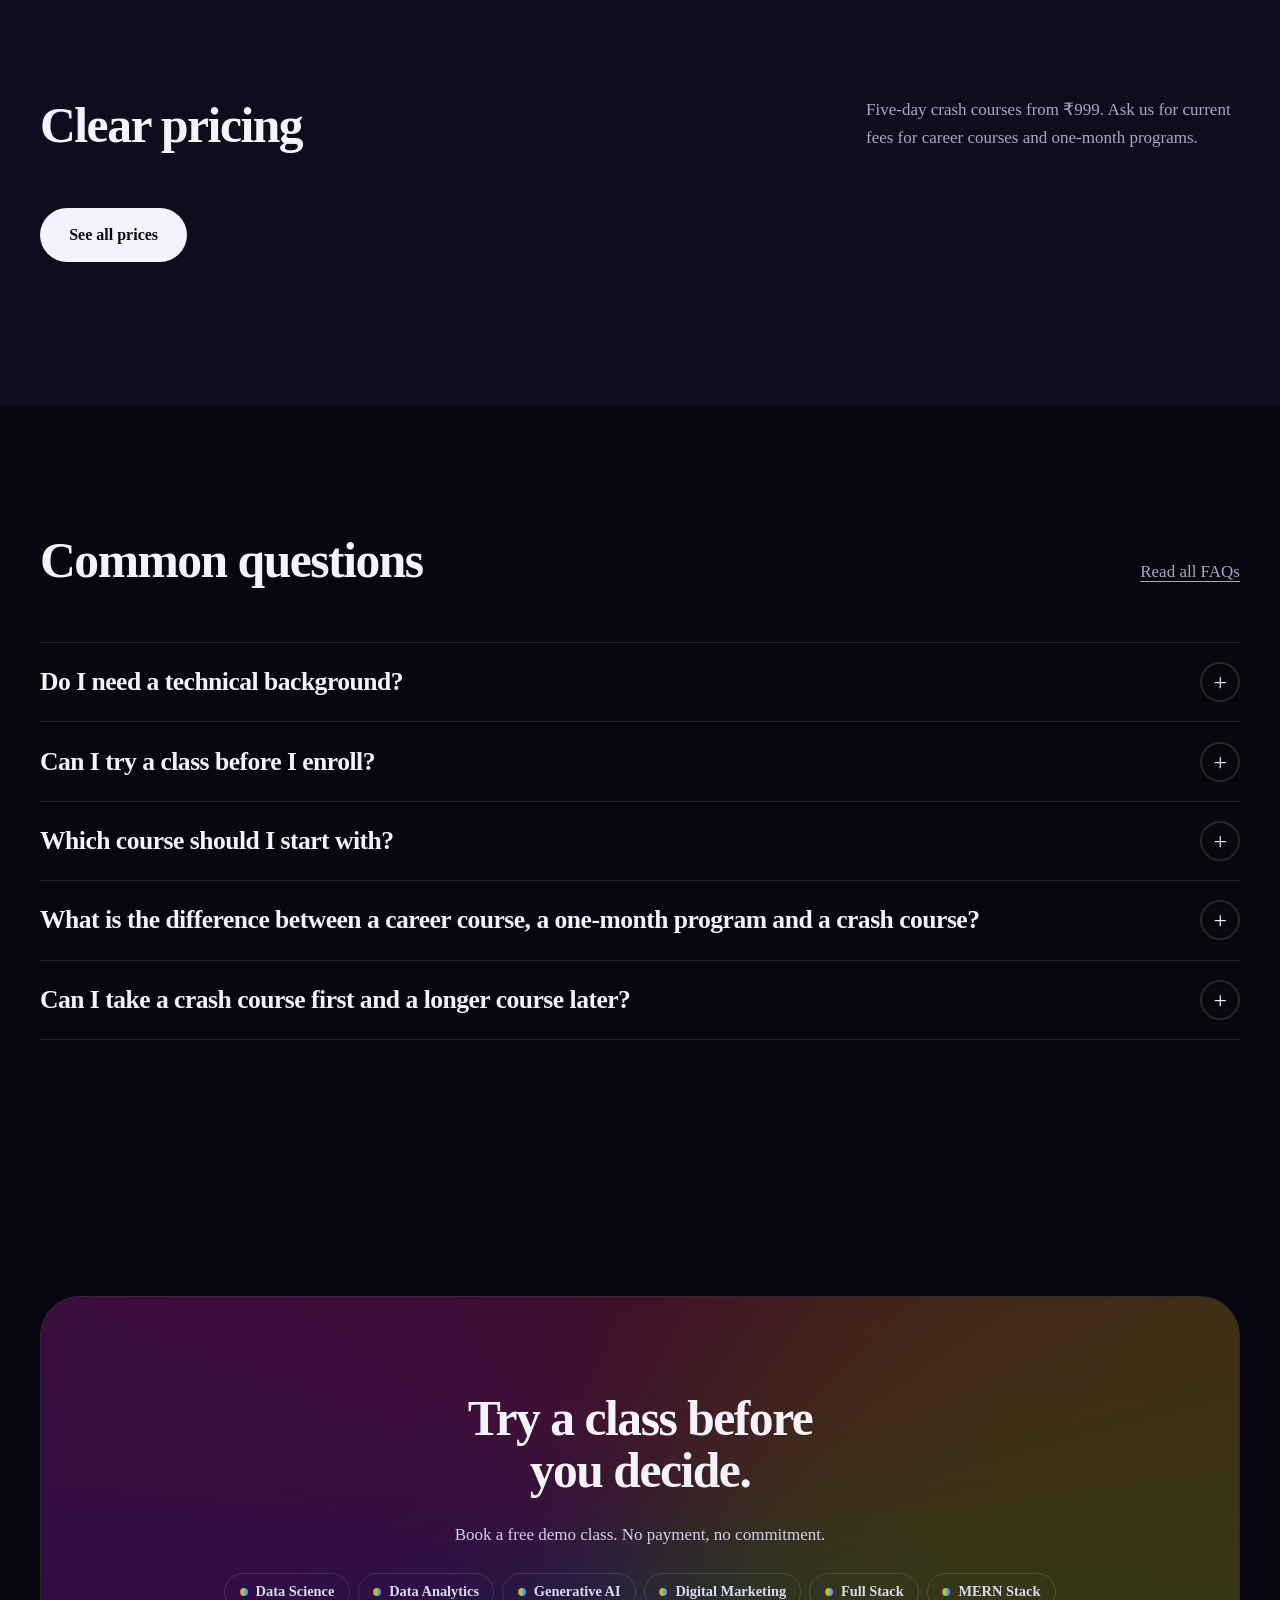
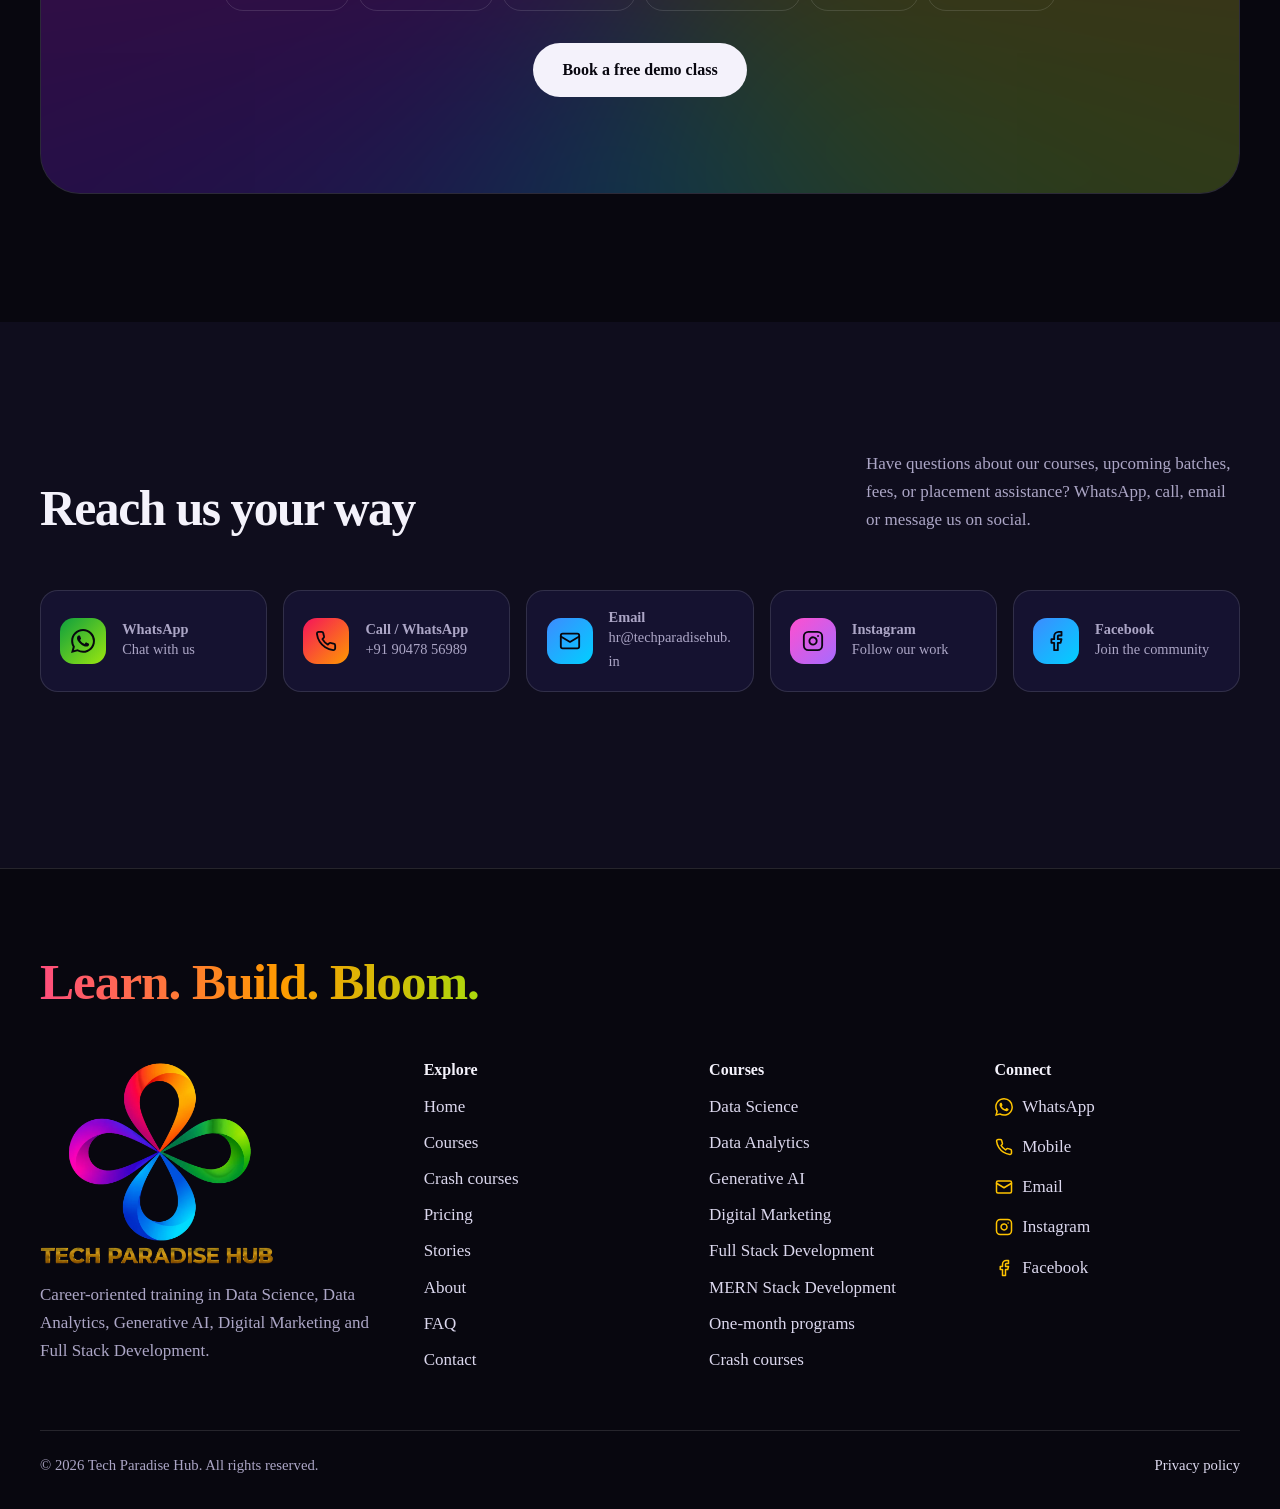
==== commit c73122a2: "comment mentor section and replace with internship" ====
--- a/index.html
+++ b/index.html
@@ -142,12 +142,21 @@
 </div>
 </section>
 
+<!-- Mentors section hidden (replaced by Internships). Uncomment to restore.
 <section class="section section--alt" id="mentors">
 <div class="wrap">
 <div class="section-head"><h2 class="reveal">Learn from working mentors</h2><p class="reveal"><a href="about.html#mentors">Meet all mentors</a></p></div>
 <div class="mentors" data-render="mentors" data-limit="4"></div>
 </div>
 </section>
+-->
+<section class="section section--alt" id="internships"><div class="wrap">
+<div class="section-head"><h2 class="reveal">Internship opportunities</h2><p class="reveal">Internships are available in all our career domains. Want to join, or have a question? Talk to us.</p></div>
+<div class="cards cards--intern">
+<div class="card hue-red reveal"><span class="chip" aria-hidden="true"></span><h3>Data Science</h3><p class="dim">Python, Jupyter Notebook, Pandas, Scikit-learn, SQL, Machine Learning, Power BI</p></div><div class="card hue-purple reveal"><span class="chip" aria-hidden="true"></span><h3>Data Analytics</h3><p class="dim">Excel, SQL, Python, Power BI, Tableau</p></div><div class="card hue-green reveal"><span class="chip" aria-hidden="true"></span><h3>Generative AI</h3><p class="dim">ChatGPT, Python, LLM APIs, LangChain and vector database tools</p></div><div class="card hue-blue reveal"><span class="chip" aria-hidden="true"></span><h3>Digital Marketing</h3><p class="dim">Google Analytics, Google Ads, Canva, SEO tools</p></div><div class="card hue-red reveal"><span class="chip" aria-hidden="true"></span><h3>Full Stack Development (Python or Java)</h3><p class="dim">VS Code, React, Python, Django or Node.js, MySQL, Git</p></div><div class="card hue-purple reveal"><span class="chip" aria-hidden="true"></span><h3>MERN Stack Development</h3><p class="dim">VS Code, HTML, CSS, JavaScript, React.js, Node.js, Express.js, MongoDB, Git, GitHub</p></div>
+</div>
+<p style="margin-top:2rem"><a class="btn btn--grad reveal" href="contact.html?course=internship" data-open-drawer data-course="internship" data-cursor="Talk">Join or ask about internships</a></p>
+</div></section>
 
 <section class="section" id="placement">
 <div class="wrap about-grid">
@@ -219,8 +228,8 @@
 <div class="field"><label for="d-email">Email</label><input type="email" id="d-email" name="email" maxlength="120" autocomplete="email" required><div class="error-msg" role="alert"></div></div>
 </div>
 <div class="form-row">
-<div class="field"><label for="d-phone">Phone <span class="opt">(optional)</span></label><input type="tel" id="d-phone" name="phone" maxlength="20" inputmode="tel" autocomplete="tel"><div class="error-msg" role="alert"></div></div>
-<div class="field"><label for="d-course">Course</label><select id="d-course" name="course" required><option value="">Choose a course</option><optgroup label="Career courses"><option value="data-science">Data Science</option><option value="data-analytics">Data Analytics</option><option value="generative-ai">Generative AI</option><option value="digital-marketing">Digital Marketing</option><option value="full-stack">Full Stack Development (Python or Java)</option><option value="mern-stack">MERN Stack Development</option></optgroup><optgroup label="One-month core programs"><option value="ai-data-analytics">AI-Driven Data Analytics (1 month)</option><option value="power-bi-dashboard-studio">Power BI Dashboard Studio (1 month)</option><option value="tableau-visual-intelligence">Tableau Visual Intelligence (1 month)</option><option value="sql-data-explorer">SQL Data Explorer (1 month)</option><option value="excel-mastery-lab">Excel Mastery Lab: Basic to Advanced (1 month)</option><option value="python-coding-foundations">Python Coding Foundations (1 month)</option><option value="data-science-explorer">Data Science Explorer (1 month)</option><option value="data-analytics-starter">Data Analytics Starter Program (1 month)</option></optgroup><optgroup label="5-day crash courses"><option value="crash-data-science">Data Science Launchpad (5-day crash course)</option><option value="crash-ai-data-analytics">AI-Powered Data Analytics (5-day crash course)</option><option value="crash-power-bi">Power BI Dashboard Starter (5-day crash course)</option><option value="crash-tableau">Tableau Visualization Express (5-day crash course)</option><option value="crash-mysql">MySQL Query Mastery (5-day crash course)</option><option value="crash-python">Python Code Starter (5-day crash course)</option></optgroup><option value="placement">Placement assistance</option><option value="not-sure">Not sure yet</option></select><div class="error-msg" role="alert"></div></div>
+<div class="field"><label for="d-phone">Phone</label><input type="tel" id="d-phone" name="phone" maxlength="20" inputmode="tel" autocomplete="tel" required><div class="error-msg" role="alert"></div></div>
+<div class="field"><label for="d-course">Course</label><select id="d-course" name="course" required><option value="">Choose a course</option><optgroup label="Career courses"><option value="data-science">Data Science</option><option value="data-analytics">Data Analytics</option><option value="generative-ai">Generative AI</option><option value="digital-marketing">Digital Marketing</option><option value="full-stack">Full Stack Development (Python or Java)</option><option value="mern-stack">MERN Stack Development</option></optgroup><optgroup label="One-month core programs"><option value="ai-data-analytics">AI-Driven Data Analytics (1 month)</option><option value="power-bi-dashboard-studio">Power BI Dashboard Studio (1 month)</option><option value="tableau-visual-intelligence">Tableau Visual Intelligence (1 month)</option><option value="sql-data-explorer">SQL Data Explorer (1 month)</option><option value="excel-mastery-lab">Excel Mastery Lab: Basic to Advanced (1 month)</option><option value="python-coding-foundations">Python Coding Foundations (1 month)</option><option value="data-science-explorer">Data Science Explorer (1 month)</option><option value="data-analytics-starter">Data Analytics Starter Program (1 month)</option></optgroup><optgroup label="5-day crash courses"><option value="crash-data-science">Data Science Launchpad (5-day crash course)</option><option value="crash-ai-data-analytics">AI-Powered Data Analytics (5-day crash course)</option><option value="crash-power-bi">Power BI Dashboard Starter (5-day crash course)</option><option value="crash-tableau">Tableau Visualization Express (5-day crash course)</option><option value="crash-mysql">MySQL Query Mastery (5-day crash course)</option><option value="crash-python">Python Code Starter (5-day crash course)</option></optgroup><option value="placement">Placement assistance</option><option value="internship">Internship</option><option value="not-sure">Not sure yet</option></select><div class="error-msg" role="alert"></div></div>
 </div>
 <div class="field"><label for="d-message">Your message</label><textarea id="d-message" name="message" maxlength="1000" rows="4" required></textarea><div class="error-msg" role="alert"></div></div>
 <div class="field"><label class="check"><input type="checkbox" name="consent" value="yes"> <span>I agree that Tech Paradise Hub may contact me about this enquiry. <a href="privacy.html">Privacy policy</a></span></label><div class="error-msg" role="alert"></div></div>
--- a/css/style.css
+++ b/css/style.css
@@ -164,11 +164,6 @@
   .hero-mark { width: 92vw; right: -28vw; top: 30%; opacity: .55; }
   .hero h1 { max-width: 9ch; }
 }
-/* Laptops: slightly smaller page titles. Mobile (<1024px) and desktop (>=1440px) keep the original sizes. */
-@media (min-width: 1024px) and (max-width: 1439.98px) {
-  .hero h1 { font-size: clamp(3.6rem, 6.2vw, 5.6rem); }
-  .page-hero h1 { font-size: clamp(3rem, 5vw, 4.4rem); }
-}
 
 /* Split-letter headline */
 .split .word { display: inline-block; overflow: hidden; vertical-align: top; padding-bottom: .12em; margin-bottom: -.12em; }
@@ -208,6 +203,9 @@
 .card h3 { font-size: clamp(1.4rem, 2.6vw, 1.9rem); }
 .card ul { list-style: none; margin: .4rem 0 1.5rem; padding: 0; color: #D3CFE6; }
 .card li { padding: .3rem 0; border-bottom: 1px solid var(--line); font-size: .97rem; }
+/* Internship domains: 3 x 2 grid on wider screens, cards sized to their content */
+.cards--intern .card { min-height: 0; }
+@media (min-width: 860px) { .cards--intern { grid-template-columns: repeat(3, 1fr); } }
 .card .go { margin-top: auto; font-weight: 700; display: inline-flex; gap: .5rem; align-items: center; }
 .hue-red { --hue-g: var(--g-red); --glow: rgba(255,90,60,.28); --hue: var(--orange); }
 .hue-purple { --hue-g: var(--g-purple); --glow: rgba(190,40,230,.28); --hue: var(--magenta); }
@@ -416,3 +414,21 @@
 .fab { background: #25D366; }
 .fab svg { width: 32px; height: 32px; }
 .channel .ico svg[fill="currentColor"] { width: 24px; height: 24px; }
+
+/* Small laptops and laptops (1024-1439px): smaller titles, headings and marquee text.
+   Mobile, tablet (<1024px) and desktop (>=1440px) keep the original sizes.
+   Kept at the end of the file so it overrides the component rules above. */
+@media (min-width: 1024px) and (max-width: 1439.98px) {
+  .hero h1 { font-size: clamp(2.75rem, 4.34vw, 3.9rem); }
+  .page-hero h1 { font-size: clamp(2.2rem, 3.5vw, 3.08rem); }
+  h2 { font-size: clamp(2.5rem, 3.94vw, 3.1rem); }
+  .course-detail h2 { font-size: clamp(1.8rem, 2.8vw, 2.1rem); }
+  .faq-groups h2 { font-size: clamp(1.5rem, 2.38vw, 1.7rem); }
+  .prose h2 { font-size: 1.4rem; }
+  h3 { font-size: 1.15rem; }
+  .card h3 { font-size: clamp(1.15rem, 1.82vw, 1.33rem); }
+  .pace-result h3 { font-size: clamp(1.35rem, 2.1vw, 1.47rem); }
+  .project h3 { font-size: clamp(1.1rem, 1.69vw, 1.2rem); }
+  .marquee-track span { font-size: clamp(2.7rem, 4.2vw, 3.22rem); }
+  .giant { font-size: clamp(2.5rem, 4vw, 3.68rem); }
+}
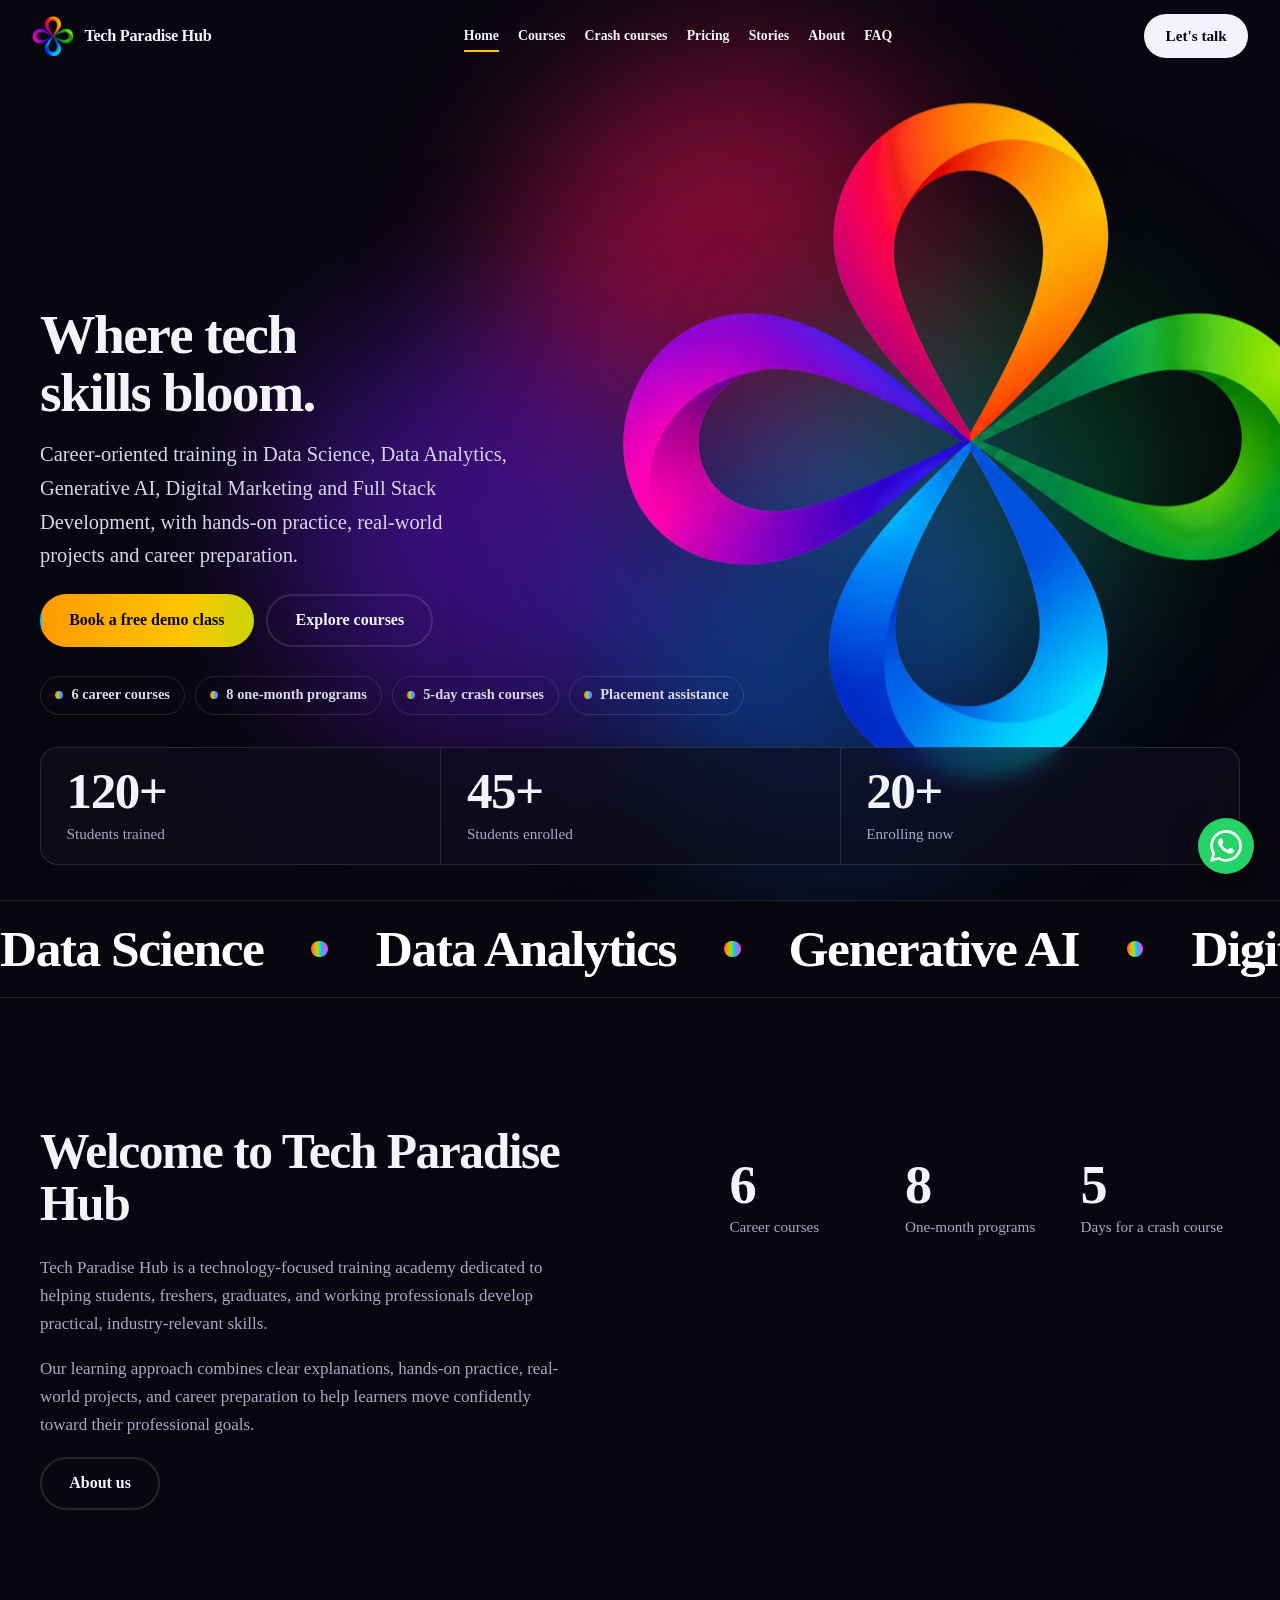
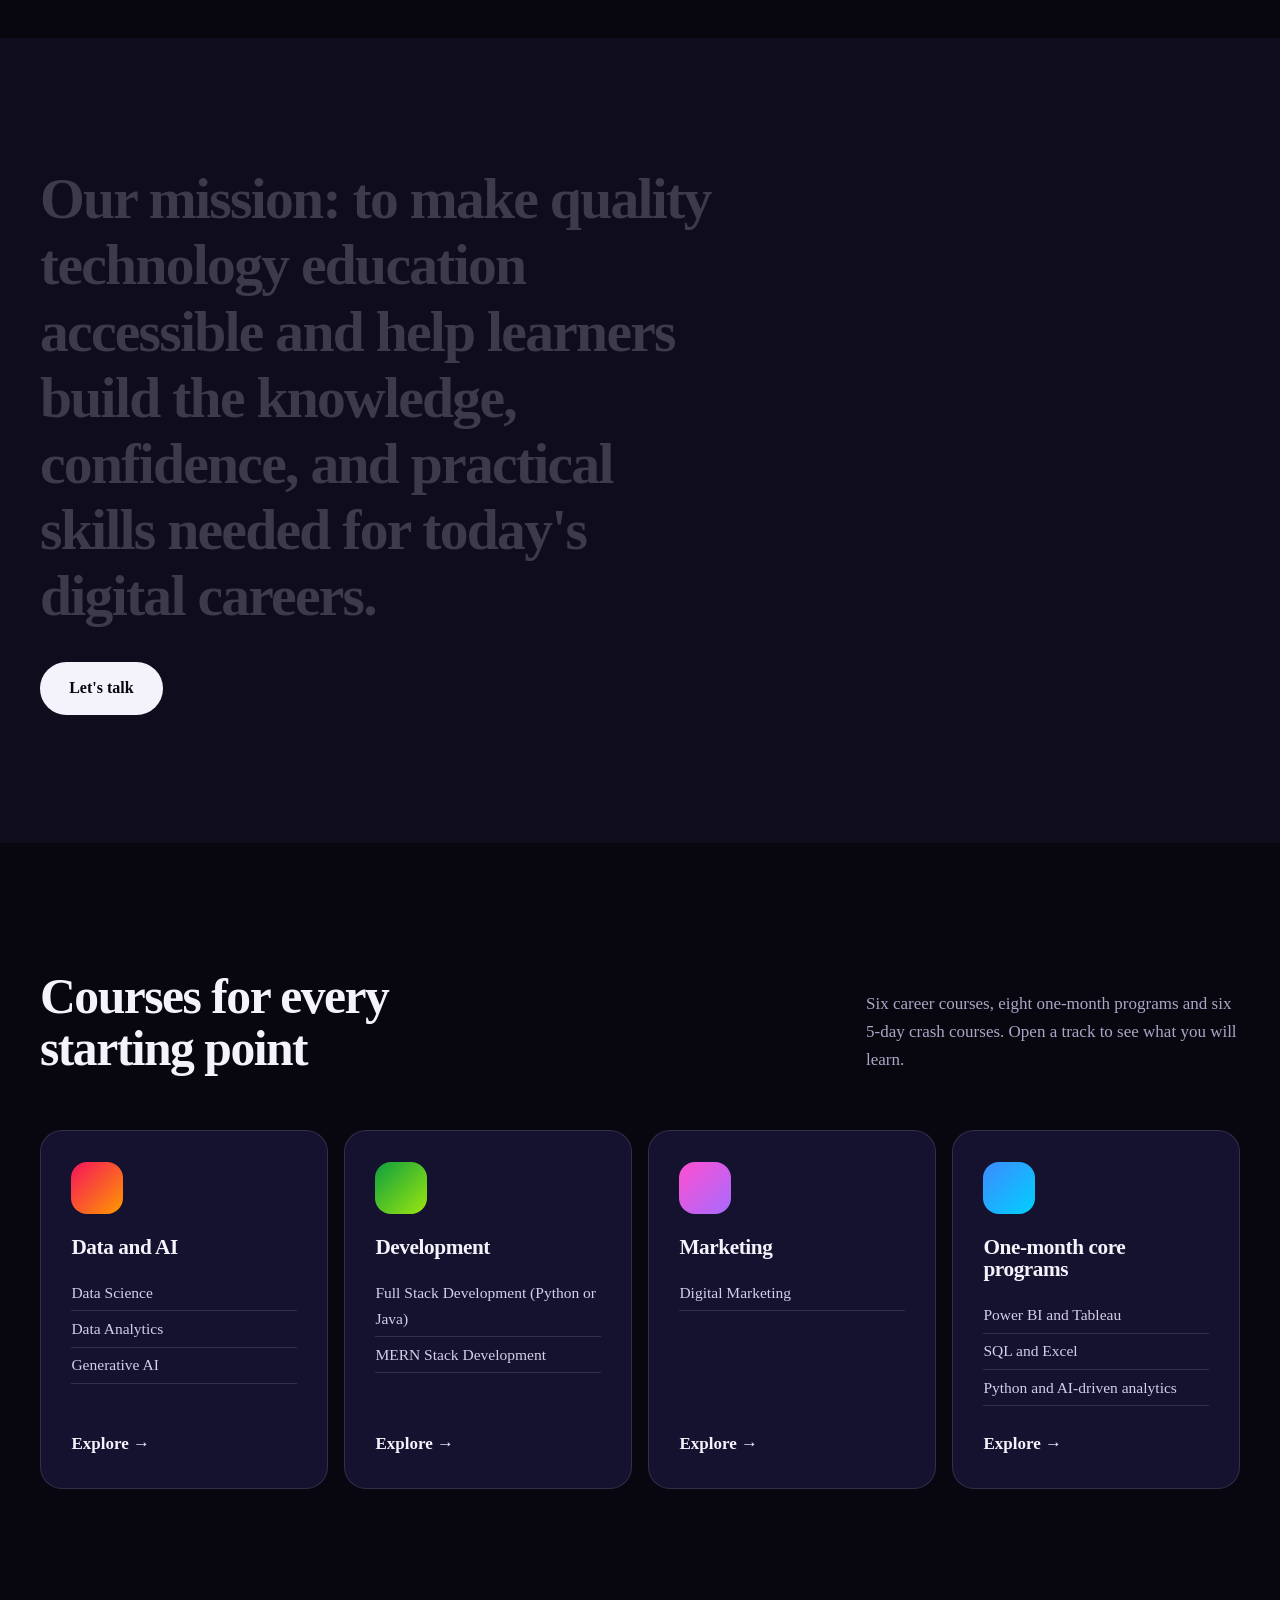
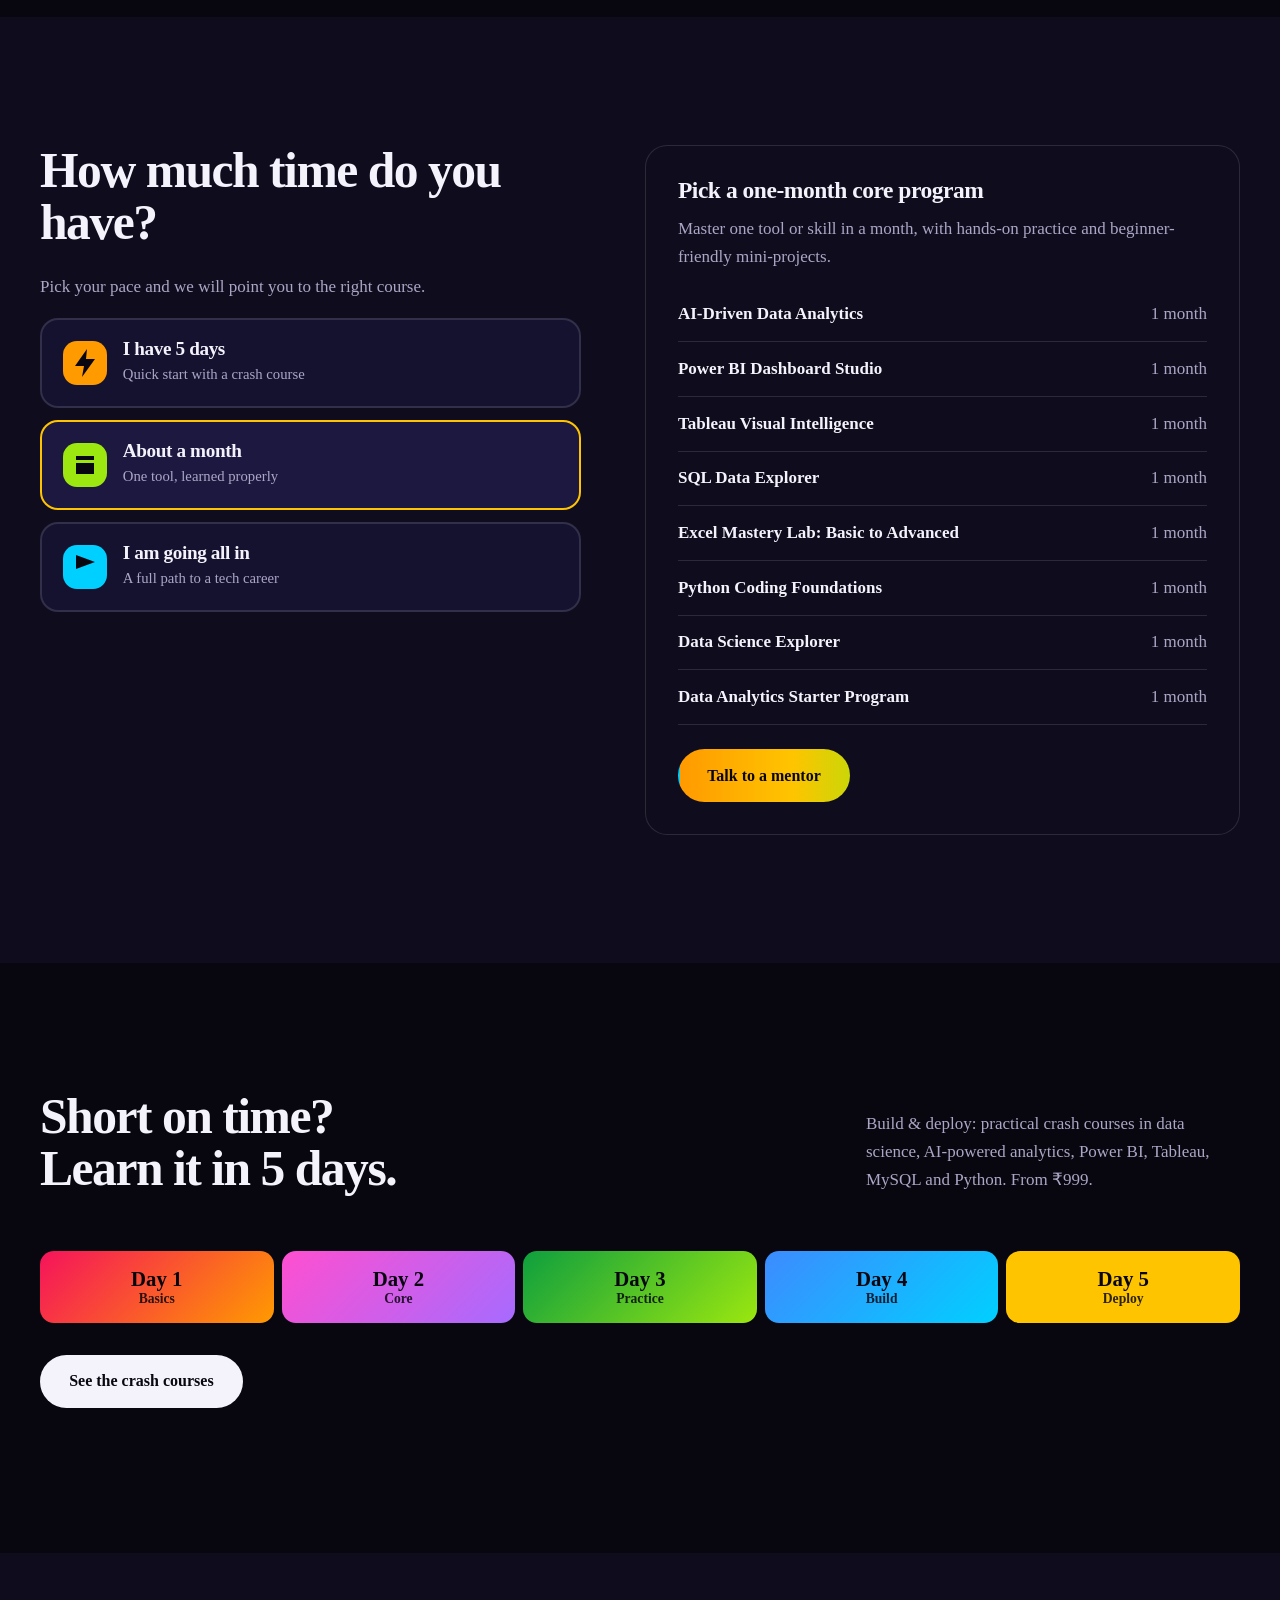
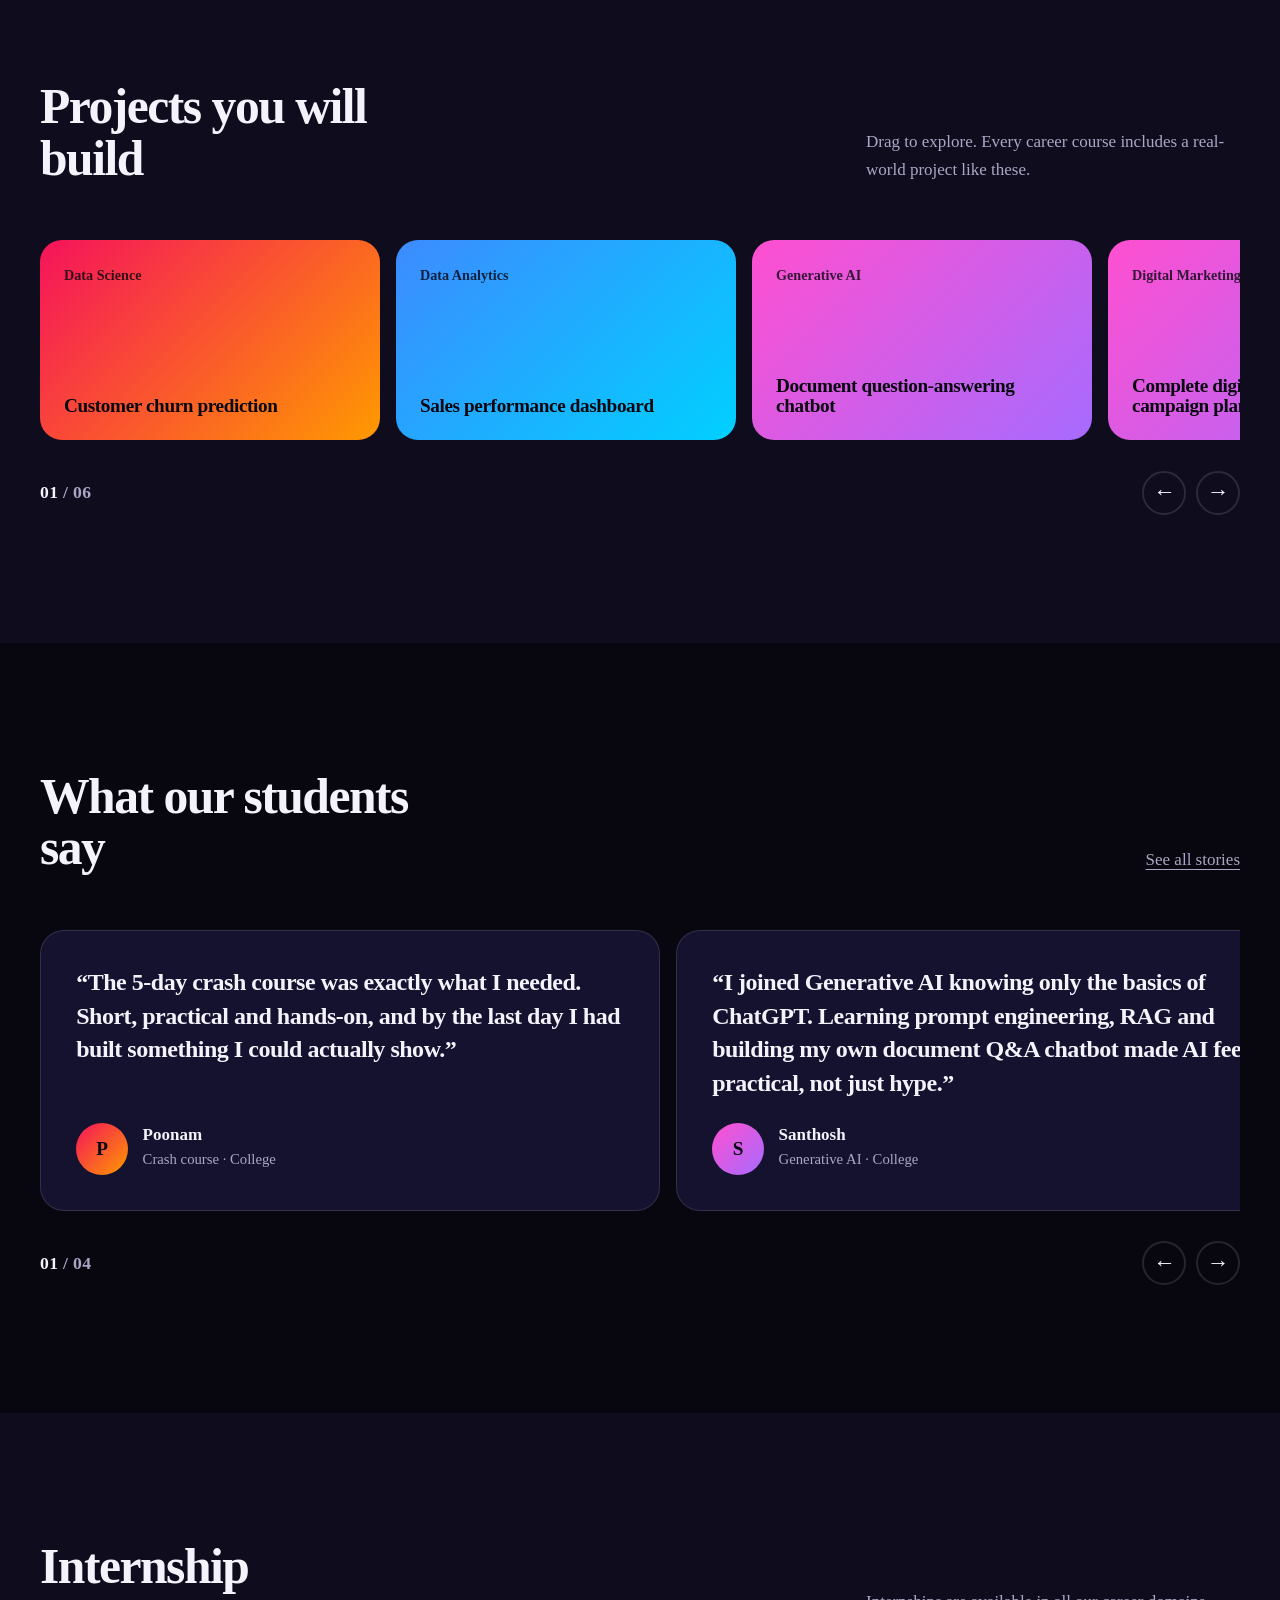
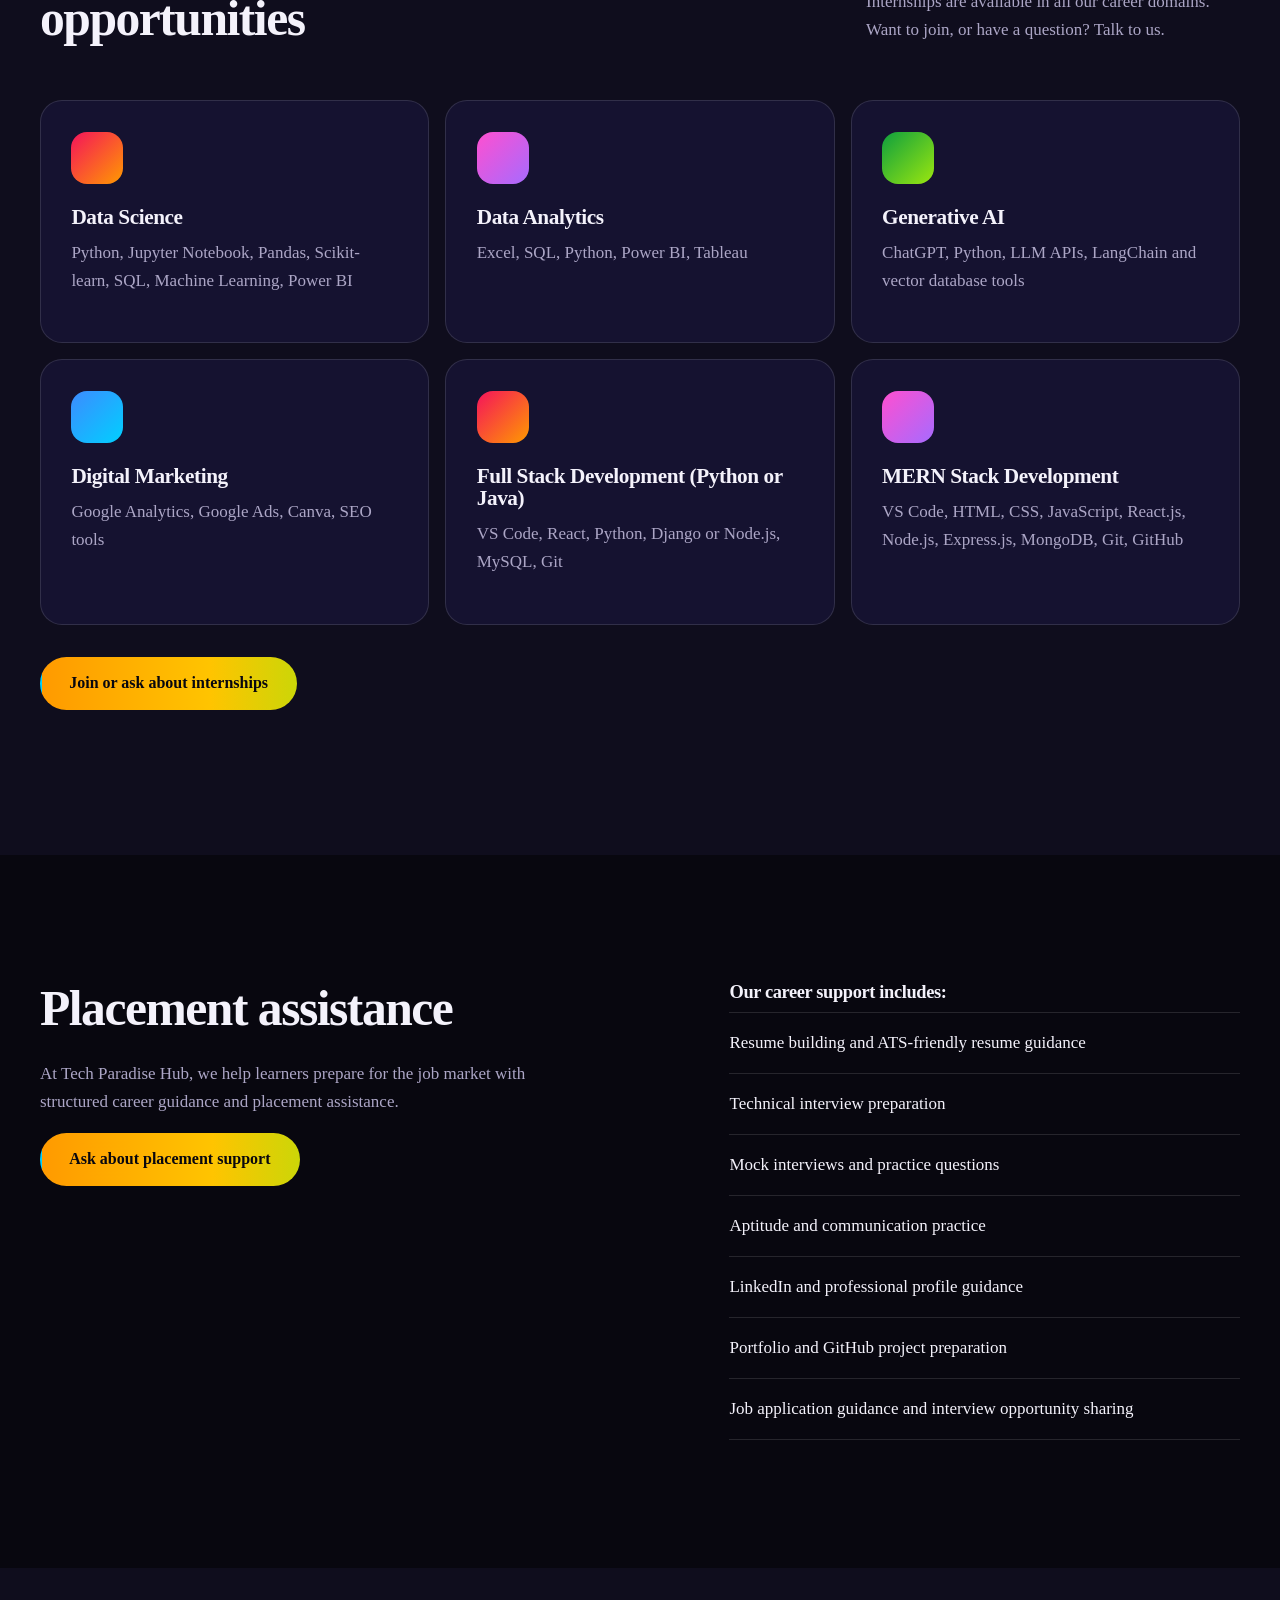
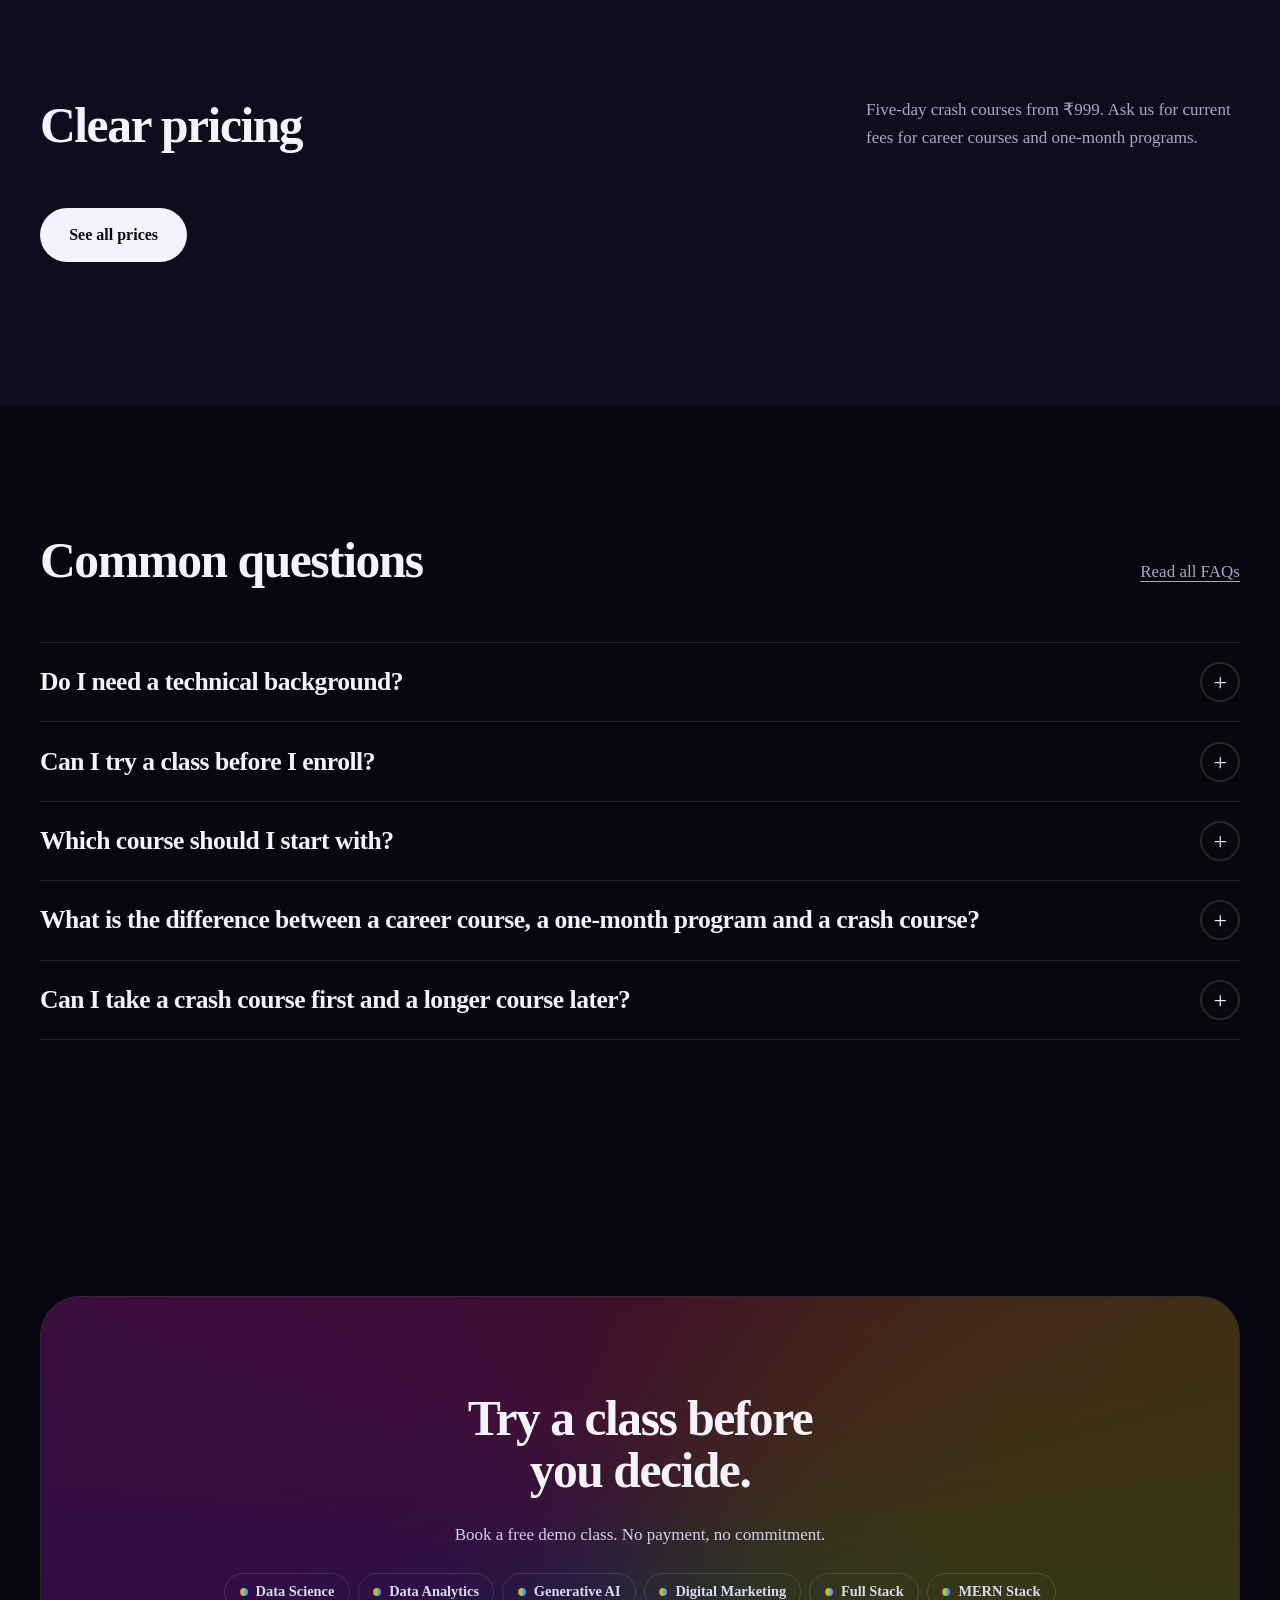
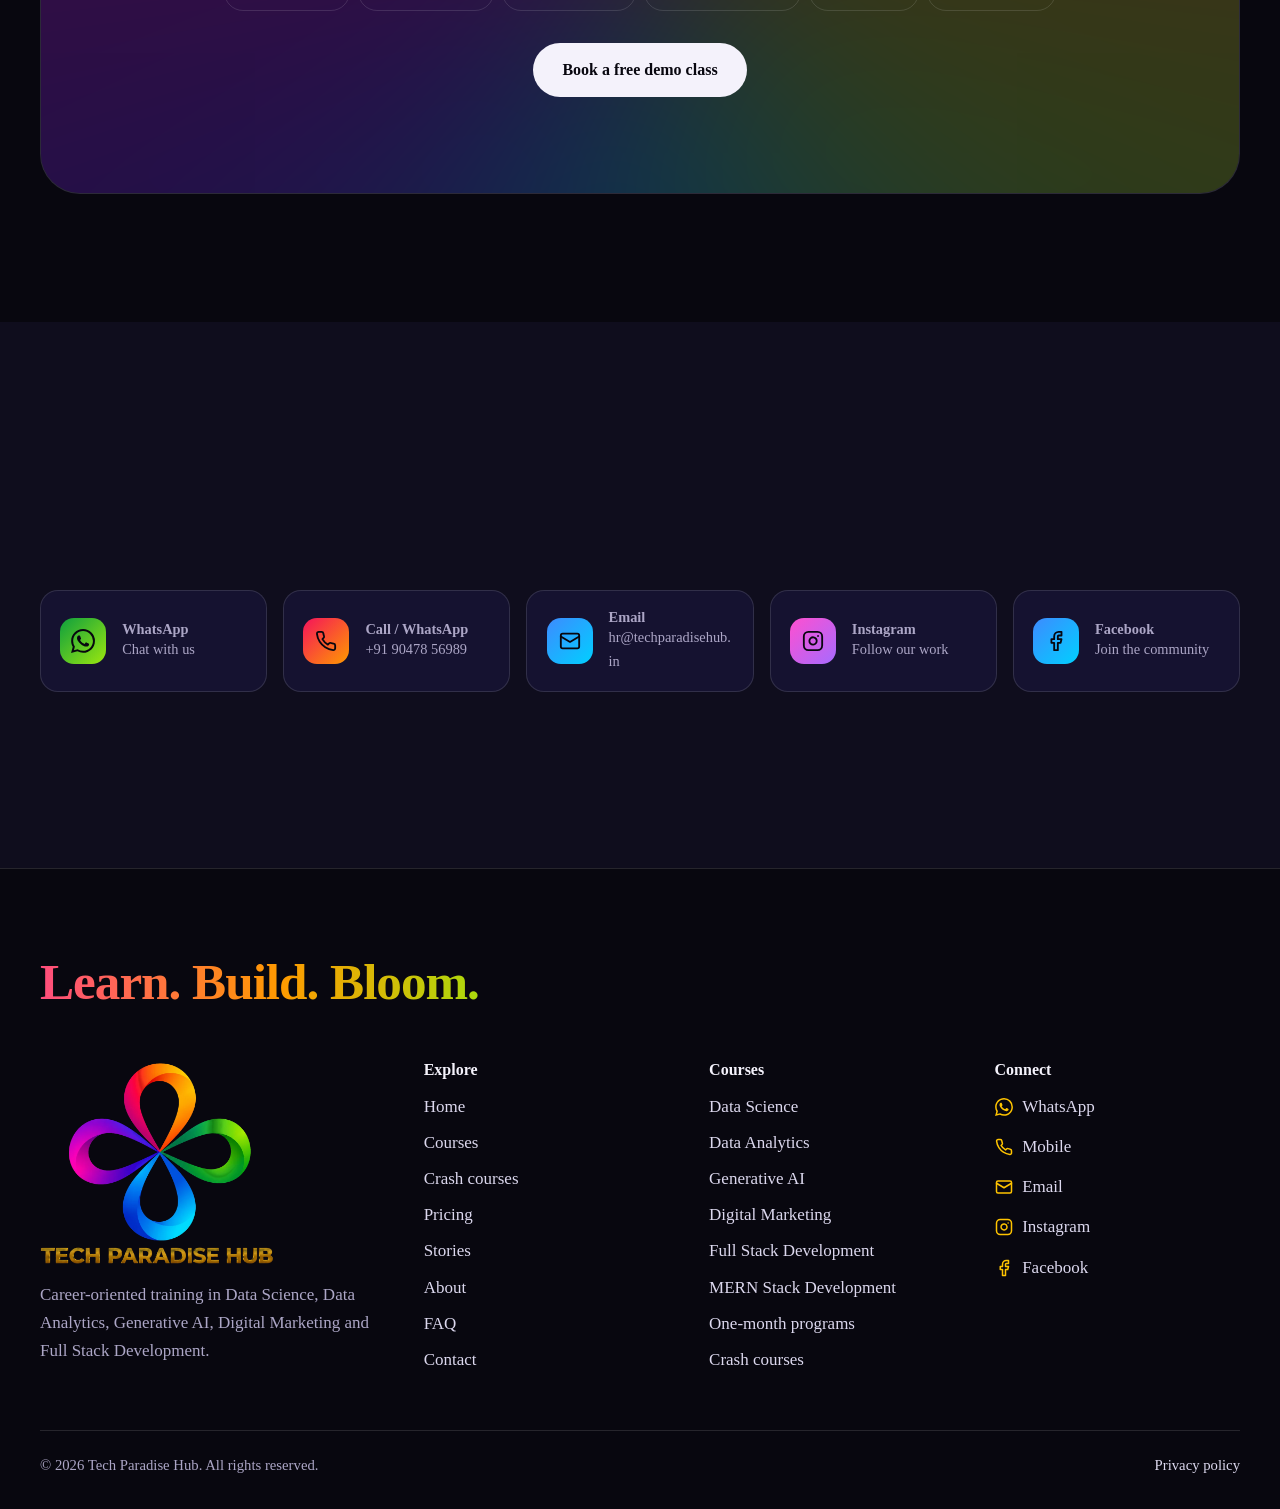
==== commit 25e7df49: "robot.txt, sitemap.xml and adjustments for the Google search console" ====
--- a/index.html
+++ b/index.html
@@ -12,14 +12,17 @@
 <meta property="og:description" content="Career-oriented training in Data Science, Data Analytics, Generative AI, Digital Marketing and Full Stack Development, with hands-on practice, real-world projects and placement assistance.">
 <meta property="og:type" content="website">
 <meta property="og:image" content="https://www.techparadisehub.in/images/og-image.jpg">
-<link rel="icon" type="image/png" href="images/favicon.png">
+<meta property="og:url" content="https://www.techparadisehub.in/">
+<link rel="canonical" href="https://www.techparadisehub.in/">
+<link rel="icon" type="image/png" sizes="96x96" href="images/favicon.png">
 <link rel="apple-touch-icon" href="images/favicon.png">
 <link rel="preconnect" href="https://fonts.googleapis.com">
 <link rel="preconnect" href="https://fonts.gstatic.com" crossorigin>
 <link href="https://fonts.googleapis.com/css2?family=Merriweather:wght@400;700;900&display=swap" rel="stylesheet">
 <script>(function(d){d.classList.add("js");var n=false;try{n=sessionStorage.getItem("tph-nav")==="1";}catch(e){}if(!n)d.classList.add("no-curtain");d.style.setProperty("--spin-phase",-(Date.now()%1200)+"ms");})(document.documentElement);</script>
 <link rel="stylesheet" href="css/style.css">
-<script type="application/ld+json">{"@context":"https://schema.org","@type":"EducationalOrganization","name":"Tech Paradise Hub","url":"https://www.techparadisehub.in","logo":"https://www.techparadisehub.in/images/logo-full.png","telephone":"+91-90478-56989","email":"hr@techparadisehub.in","sameAs":["https://instagram.com/techparadisehub","https://www.facebook.com/profile.php?id=61595498963212"]}</script>
+<script type="application/ld+json">{"@context":"https://schema.org","@type":"WebSite","name":"Tech Paradise Hub","url":"https://www.techparadisehub.in/"}</script>
+<script type="application/ld+json">{"@context":"https://schema.org","@type":"EducationalOrganization","name":"Tech Paradise Hub","url":"https://www.techparadisehub.in/","logo":"https://www.techparadisehub.in/images/logo-full.png","telephone":"+91-90478-56989","email":"hr@techparadisehub.in","sameAs":["https://instagram.com/techparadisehub","https://www.facebook.com/profile.php?id=61595498963212"]}</script>
 
 </head>
 <body>
@@ -28,8 +31,8 @@
 <a class="skip-link" href="#main">Skip to content</a>
 <header class="site-header">
 <div class="wrap header-row">
-<a class="brand" href="index.html" aria-label="Tech Paradise Hub, home"><img src="images/logo-mark.webp" width="42" height="40" alt=""><span>Tech Paradise Hub</span></a>
-<nav class="nav" aria-label="Main"><a href="index.html" aria-current="page">Home</a><a href="courses.html">Courses</a><a href="crash-courses.html">Crash courses</a><a href="pricing.html">Pricing</a><a href="stories.html">Stories</a><a href="about.html">About</a><a href="faq.html">FAQ</a></nav>
+<a class="brand" href="./" aria-label="Tech Paradise Hub, home"><img src="images/logo-mark.webp" width="42" height="40" alt=""><span>Tech Paradise Hub</span></a>
+<nav class="nav" aria-label="Main"><a href="./" aria-current="page">Home</a><a href="courses.html">Courses</a><a href="crash-courses.html">Crash courses</a><a href="pricing.html">Pricing</a><a href="stories.html">Stories</a><a href="about.html">About</a><a href="faq.html">FAQ</a></nav>
 <div class="header-actions">
 <a class="btn btn--fill btn-sm header-cta" href="contact.html" data-open-drawer data-cursor="Talk">Let's talk</a>
 <button class="menu-btn" type="button" aria-expanded="false" aria-controls="overlay"><i></i>Menu</button>
@@ -37,9 +40,9 @@
 </div>
 </header>
 <div class="overlay" id="overlay" role="dialog" aria-modal="true" aria-label="Menu">
-<div class="overlay-top"><a class="brand" href="index.html"><img src="images/logo-mark.webp" width="42" height="40" alt=""><span>Tech Paradise Hub</span></a><button class="menu-btn" id="menu-close" type="button">Close</button></div>
+<div class="overlay-top"><a class="brand" href="./"><img src="images/logo-mark.webp" width="42" height="40" alt=""><span>Tech Paradise Hub</span></a><button class="menu-btn" id="menu-close" type="button">Close</button></div>
 <ul class="overlay-links">
-<li><a href="index.html">Home</a></li><li><a href="courses.html">Courses</a></li><li><a href="crash-courses.html">Crash courses</a></li><li><a href="pricing.html">Pricing</a></li><li><a href="stories.html">Stories</a></li><li><a href="about.html">About</a></li><li><a href="faq.html">FAQ</a></li><li><a href="contact.html">Contact</a></li>
+<li><a href="./">Home</a></li><li><a href="courses.html">Courses</a></li><li><a href="crash-courses.html">Crash courses</a></li><li><a href="pricing.html">Pricing</a></li><li><a href="stories.html">Stories</a></li><li><a href="about.html">About</a></li><li><a href="faq.html">FAQ</a></li><li><a href="contact.html">Contact</a></li>
 </ul>
 <div class="overlay-foot"><a class="btn btn--grad" href="contact.html" data-open-drawer>Book a free demo</a><a class="btn btn--line" href="https://wa.me/919047856989" data-contact="whatsapp">WhatsApp us</a></div>
 </div>
@@ -56,9 +59,9 @@
 <div class="badges reveal intro"><span class="tag"><i></i>6 career courses</span><span class="tag"><i></i>8 one-month programs</span><span class="tag"><i></i>5-day crash courses</span><span class="tag"><i></i>Placement assistance</span></div>
 </div>
 <div class="hero-stats reveal intro" aria-label="Student numbers">
-<div class="stat"><b data-stat="trained" data-count="120" data-suffix="+">0</b><span>Students trained</span></div>
-<div class="stat"><b data-stat="enrolled" data-count="45" data-suffix="+">0</b><span>Students enrolled</span></div>
-<div class="stat"><b data-stat="enrolling" data-count="20" data-suffix="+">0</b><span>Enrolling now</span></div>
+<div class="stat"><b data-stat="trained" data-count="120" data-suffix="+">120+</b><span>Students trained</span></div>
+<div class="stat"><b data-stat="enrolled" data-count="45" data-suffix="+">45+</b><span>Students enrolled</span></div>
+<div class="stat"><b data-stat="enrolling" data-count="20" data-suffix="+">20+</b><span>Enrolling now</span></div>
 </div>
 </div>
 </section>
@@ -210,7 +213,7 @@
 <p class="giant" aria-hidden="true">Learn. Build. Bloom.</p>
 <div class="footer-top">
 <div class="footer-brand"><img src="images/logo-full.webp" width="240" height="186" alt="Tech Paradise Hub" loading="lazy"><p>Career-oriented training in Data Science, Data Analytics, Generative AI, Digital Marketing and Full Stack Development.</p></div>
-<div><h2>Explore</h2><ul><li><a href="index.html">Home</a></li><li><a href="courses.html">Courses</a></li><li><a href="crash-courses.html">Crash courses</a></li><li><a href="pricing.html">Pricing</a></li><li><a href="stories.html">Stories</a></li><li><a href="about.html">About</a></li><li><a href="faq.html">FAQ</a></li><li><a href="contact.html">Contact</a></li></ul></div>
+<div><h2>Explore</h2><ul><li><a href="./">Home</a></li><li><a href="courses.html">Courses</a></li><li><a href="crash-courses.html">Crash courses</a></li><li><a href="pricing.html">Pricing</a></li><li><a href="stories.html">Stories</a></li><li><a href="about.html">About</a></li><li><a href="faq.html">FAQ</a></li><li><a href="contact.html">Contact</a></li></ul></div>
 <div><h2>Courses</h2><ul><li><a href="courses.html#data-science">Data Science</a></li><li><a href="courses.html#data-analytics">Data Analytics</a></li><li><a href="courses.html#generative-ai">Generative AI</a></li><li><a href="courses.html#digital-marketing">Digital Marketing</a></li><li><a href="courses.html#full-stack">Full Stack Development</a></li><li><a href="courses.html#mern-stack">MERN Stack Development</a></li><li><a href="courses.html#one-month">One-month programs</a></li><li><a href="crash-courses.html">Crash courses</a></li></ul></div>
 <div><h2>Connect</h2><ul><li><a href="https://wa.me/919047856989" data-contact="whatsapp"><span class="ico"><svg viewBox="0 0 24 24" fill="currentColor" aria-hidden="true"><path d="M17.472 14.382c-.297-.149-1.758-.867-2.03-.967-.273-.099-.471-.148-.67.15-.197.297-.767.966-.94 1.164-.173.199-.347.223-.644.075-.297-.15-1.255-.463-2.39-1.475-.883-.788-1.48-1.761-1.653-2.059-.173-.297-.018-.458.13-.606.134-.133.298-.347.446-.52.149-.174.198-.298.298-.497.099-.198.05-.371-.025-.52-.075-.149-.669-1.612-.916-2.207-.242-.579-.487-.5-.669-.51-.173-.008-.371-.01-.57-.01-.198 0-.52.074-.792.372-.272.297-1.04 1.016-1.04 2.479 0 1.462 1.065 2.875 1.213 3.074.149.198 2.096 3.2 5.077 4.487.709.306 1.262.489 1.694.625.712.227 1.36.195 1.871.118.571-.085 1.758-.719 2.006-1.413.248-.694.248-1.289.173-1.413-.074-.124-.272-.198-.57-.347m-5.421 7.403h-.004a9.87 9.87 0 01-5.031-1.378l-.361-.214-3.741.982.998-3.648-.235-.374a9.86 9.86 0 01-1.51-5.26c.001-5.45 4.436-9.884 9.888-9.884 2.64 0 5.122 1.03 6.988 2.898a9.825 9.825 0 012.893 6.994c-.003 5.45-4.437 9.884-9.885 9.884m8.413-18.297A11.815 11.815 0 0012.05 0C5.495 0 .16 5.335.157 11.892c0 2.096.547 4.142 1.588 5.945L.057 24l6.305-1.654a11.882 11.882 0 005.683 1.448h.005c6.554 0 11.89-5.335 11.893-11.893a11.821 11.821 0 00-3.48-8.413z"/></svg></span>WhatsApp</a></li><li><a href="tel:+919047856989" data-contact="phone"><span class="ico"><svg viewBox="0 0 24 24" fill="none" stroke="currentColor" stroke-width="2" stroke-linecap="round" stroke-linejoin="round" aria-hidden="true"><path d="M22 16.92v3a2 2 0 0 1-2.18 2 19.79 19.79 0 0 1-8.63-3.07 19.5 19.5 0 0 1-6-6 19.79 19.79 0 0 1-3.07-8.67A2 2 0 0 1 4.11 2h3a2 2 0 0 1 2 1.72 12.84 12.84 0 0 0 .7 2.81 2 2 0 0 1-.45 2.11L8.09 9.91a16 16 0 0 0 6 6l1.27-1.27a2 2 0 0 1 2.11-.45 12.84 12.84 0 0 0 2.81.7A2 2 0 0 1 22 16.92z"/></svg></span>Mobile</a></li><li><a href="mailto:hr@techparadisehub.in" data-contact="email"><span class="ico"><svg viewBox="0 0 24 24" fill="none" stroke="currentColor" stroke-width="2" stroke-linecap="round" stroke-linejoin="round" aria-hidden="true"><rect x="2" y="4" width="20" height="16" rx="2"/><path d="m22 7-10 6L2 7"/></svg></span>Email</a></li><li><a href="https://instagram.com/techparadisehub" data-contact="instagram"><span class="ico"><svg viewBox="0 0 24 24" fill="none" stroke="currentColor" stroke-width="2" stroke-linecap="round" stroke-linejoin="round" aria-hidden="true"><rect x="2" y="2" width="20" height="20" rx="5"/><path d="M16 11.37A4 4 0 1 1 12.63 8 4 4 0 0 1 16 11.37z"/><path d="M17.5 6.5h.01"/></svg></span>Instagram</a></li><li><a href="https://www.facebook.com/profile.php?id=61595498963212" data-contact="facebook"><span class="ico"><svg viewBox="0 0 24 24" fill="none" stroke="currentColor" stroke-width="2" stroke-linecap="round" stroke-linejoin="round" aria-hidden="true"><path d="M18 2h-3a5 5 0 0 0-5 5v3H7v4h3v8h4v-8h3l1-4h-4V7a1 1 0 0 1 1-1h3z"/></svg></span>Facebook</a></li></ul></div>
 </div>
--- a/css/style.css
+++ b/css/style.css
@@ -415,12 +415,13 @@
 .fab svg { width: 32px; height: 32px; }
 .channel .ico svg[fill="currentColor"] { width: 24px; height: 24px; }
 
-/* Small laptops and laptops (1024-1439px): smaller titles, headings and marquee text.
-   Mobile, tablet (<1024px) and desktop (>=1440px) keep the original sizes.
+/* Small laptops and laptops (1024-1799px): smaller titles, headings and marquee text.
+   Covers common laptop widths: 1280, 1366, 1440, 1536 (1920x1080 at 125% Windows scaling), 1600, 1680, 1728.
+   Mobile, tablet (<1024px) and desktop (>=1800px, e.g. 1920px monitors) keep the original sizes.
    Kept at the end of the file so it overrides the component rules above. */
-@media (min-width: 1024px) and (max-width: 1439.98px) {
-  .hero h1 { font-size: clamp(2.75rem, 4.34vw, 3.9rem); }
-  .page-hero h1 { font-size: clamp(2.2rem, 3.5vw, 3.08rem); }
+@media (min-width: 1024px) and (max-width: 1799.98px) {
+  .hero h1 { font-size: clamp(2.75rem, 4.34vw, 5.04rem); }
+  .page-hero h1 { font-size: clamp(2.2rem, 3.5vw, 3.78rem); }
   h2 { font-size: clamp(2.5rem, 3.94vw, 3.1rem); }
   .course-detail h2 { font-size: clamp(1.8rem, 2.8vw, 2.1rem); }
   .faq-groups h2 { font-size: clamp(1.5rem, 2.38vw, 1.7rem); }
